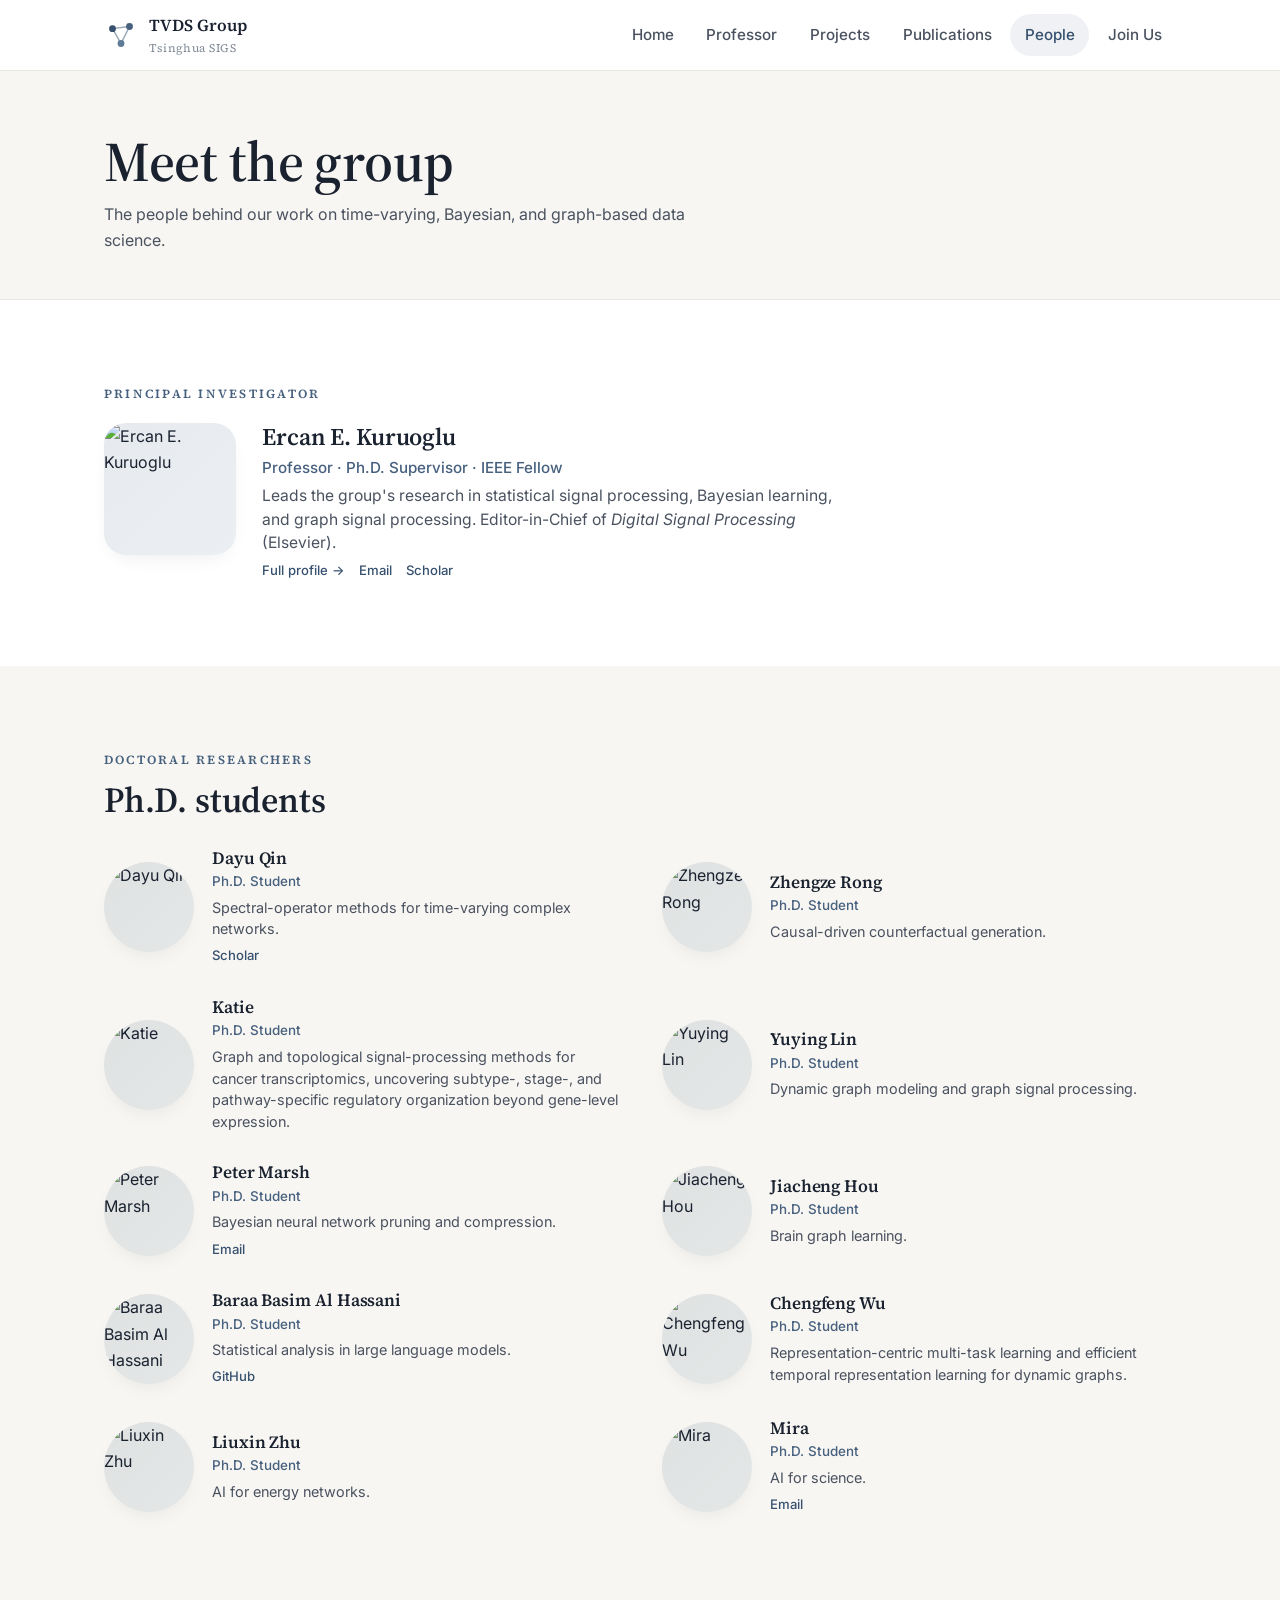
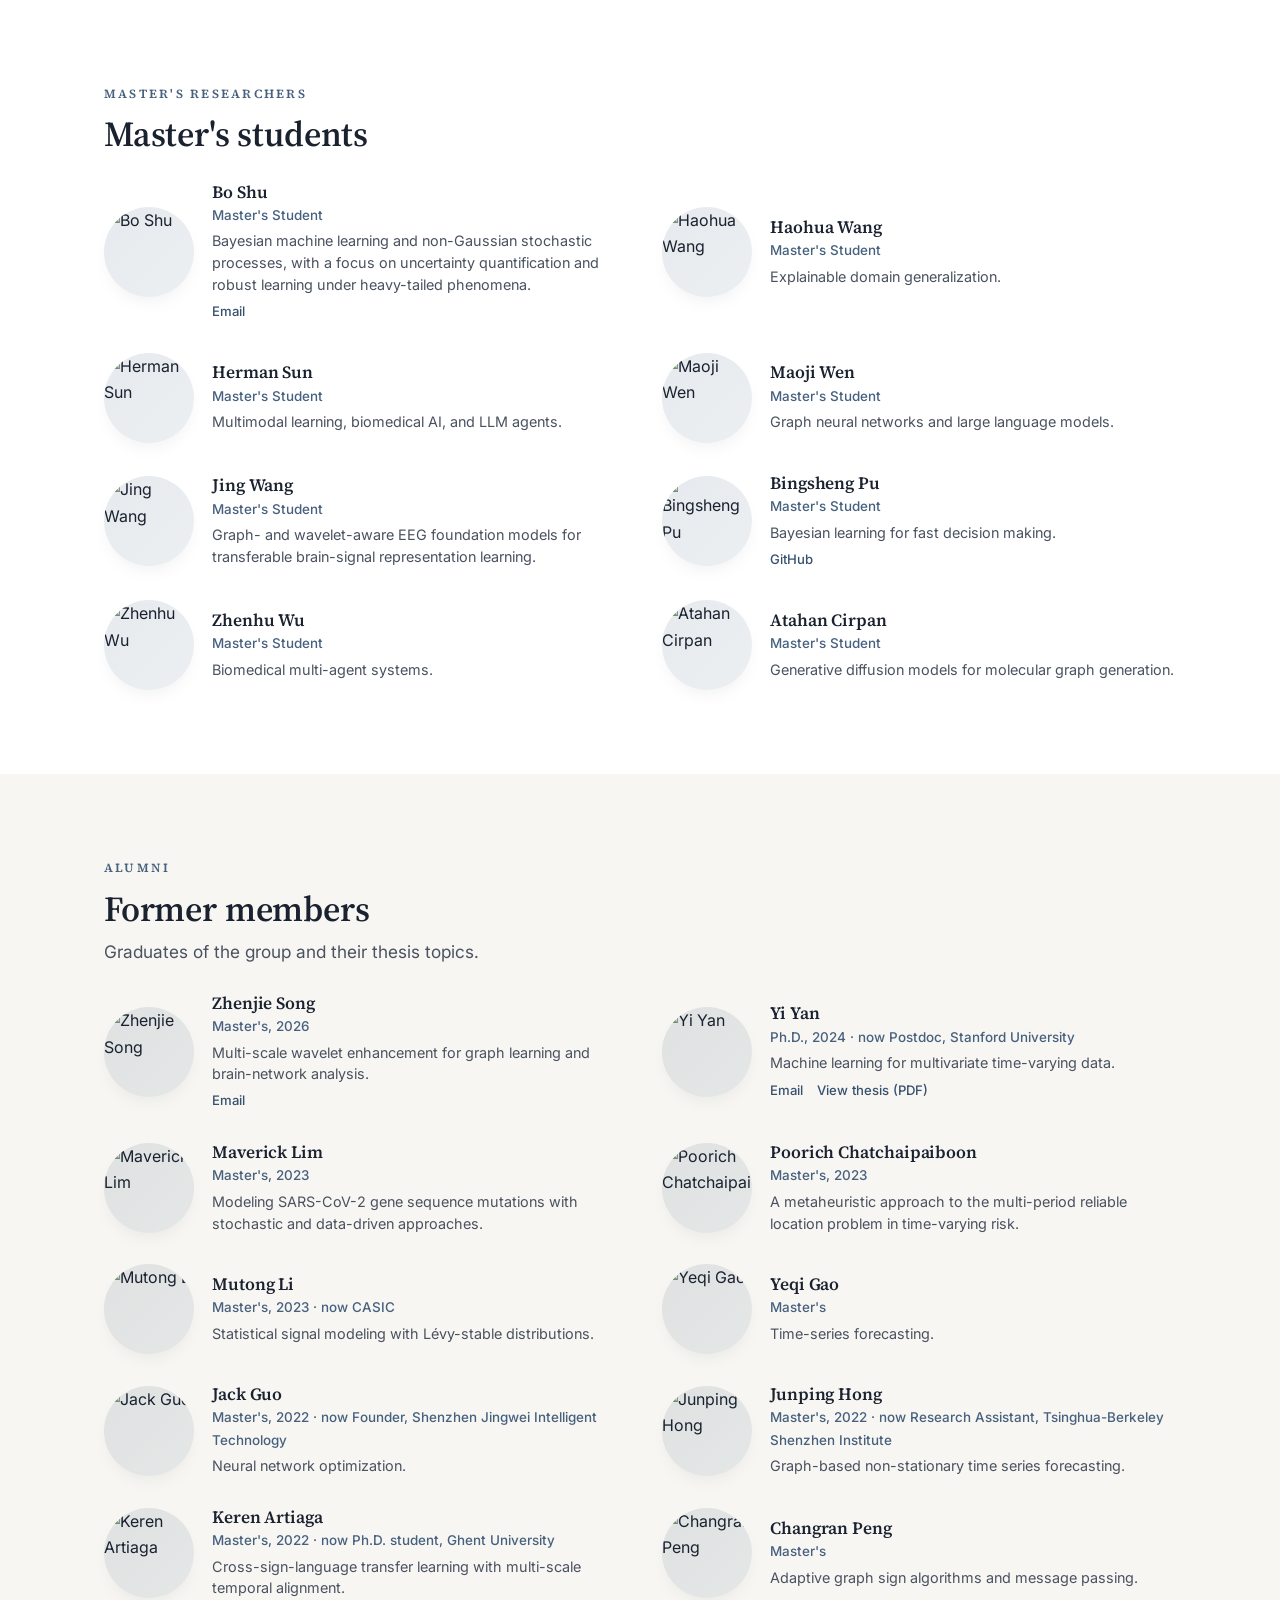
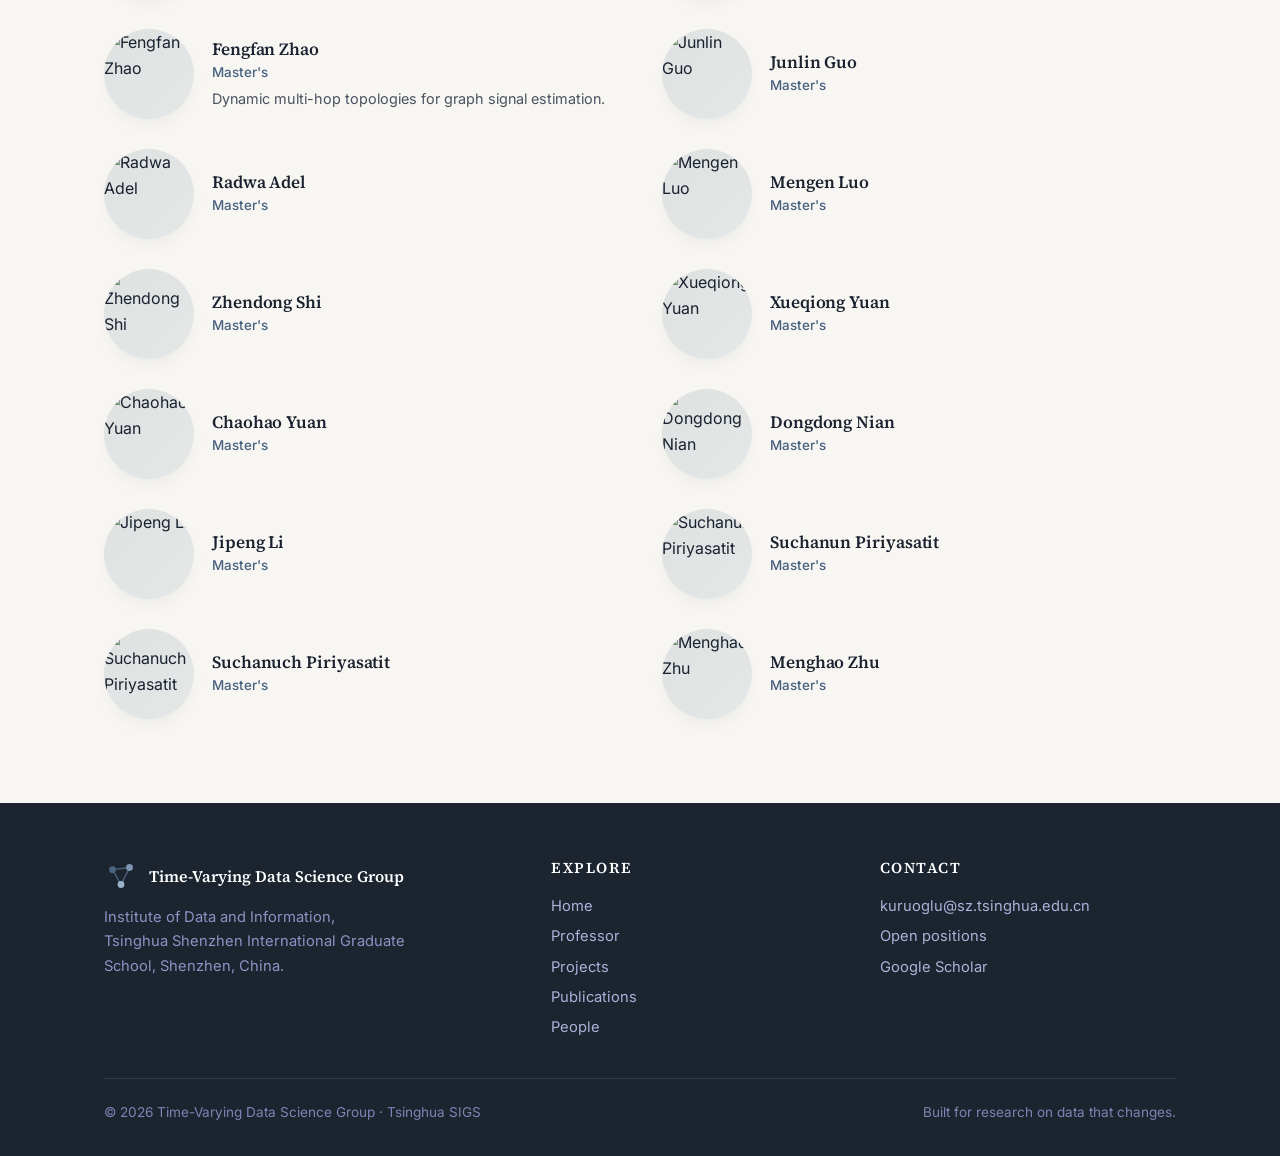
==== people.html @ 4c87427b "Open thesis inline in a new tab instead of forcing download Drop the download attribute and add targ" ====
<!DOCTYPE html>
<html lang="en">
<head>
  <meta charset="UTF-8" />
  <meta name="viewport" content="width=device-width, initial-scale=1.0" />
  <title>People — TVDS Group</title>
  <meta name="description" content="Members of the Time-Varying Data Science Group at Tsinghua SIGS — the PI, PhD students, Master's students, and alumni." />
  <link rel="preconnect" href="https://fonts.googleapis.com" />
  <link rel="preconnect" href="https://fonts.gstatic.com" crossorigin />
  <link href="https://fonts.googleapis.com/css2?family=Inter:wght@400;500;600&family=Source+Serif+4:opsz,wght@8..60,400;8..60,600&display=swap" rel="stylesheet" />
  <link rel="stylesheet" href="assets/css/style.css" />
  <link rel="icon" href="data:image/svg+xml,%3Csvg xmlns='http://www.w3.org/2000/svg' viewBox='0 0 32 32'%3E%3Ccircle cx='8' cy='10' r='3' fill='%2336506e'/%3E%3Ccircle cx='24' cy='8' r='3' fill='%2346607e'/%3E%3Ccircle cx='16' cy='24' r='3' fill='%235e7c97'/%3E%3C/svg%3E" />
</head>
<body>

  <nav class="nav">
    <div class="container nav__inner">
      <a href="index.html" class="brand">
        <svg class="brand__mark" viewBox="0 0 32 32" aria-hidden="true">
          <path d="M8 10 24 8 16 24Z" stroke="#36506e" stroke-width="1.4" fill="none" opacity=".5"/>
          <circle cx="8" cy="10" r="3.2" fill="#36506e"/><circle cx="24" cy="8" r="3.2" fill="#46607e"/><circle cx="16" cy="24" r="3.2" fill="#5e7c97"/>
        </svg>
        <span>TVDS Group<span class="brand__sub">Tsinghua SIGS</span></span>
      </a>
      <button class="nav__toggle" aria-label="Toggle menu"><span></span><span></span><span></span></button>
      <ul class="nav__links">
        <li><a href="index.html">Home</a></li>
        <li><a href="professor.html">Professor</a></li>
        <li><a href="projects.html">Projects</a></li>
        <li><a href="publications.html">Publications</a></li>
        <li><a href="people.html" class="active">People</a></li>
        <li><a href="professor.html#join">Join Us</a></li>
      </ul>
    </div>
  </nav>

  <header class="pagehead">
    <div class="container pagehead__inner">
      <h1>Meet the group</h1>
      <p>The people behind our work on time-varying, Bayesian, and graph-based data science.</p>
    </div>
  </header>

  <!-- ============ PI ============ -->
  <section class="section">
    <div class="container">
      <p class="section__eyebrow reveal">Principal investigator</p>
      <div class="prow prow--lead reveal" style="margin-top:18px;">
        <img class="prow__photo" src="assets/img/people/kuruoglu.png" alt="Ercan E. Kuruoglu" />
        <div>
          <h3 class="prow__name">Ercan E. Kuruoglu</h3>
          <p class="prow__role">Professor · Ph.D. Supervisor · IEEE Fellow</p>
          <p class="prow__bio">Leads the group's research in statistical signal processing, Bayesian learning, and graph signal processing. Editor-in-Chief of <em>Digital Signal Processing</em> (Elsevier).</p>
          <div class="prow__links">
            <a href="professor.html">Full profile →</a>
            <a href="mailto:kuruoglu@sz.tsinghua.edu.cn">Email</a>
            <a href="https://scholar.google.com/citations?user=To7e1toAAAAJ" target="_blank" rel="noopener">Scholar</a>
          </div>
        </div>
      </div>
    </div>
  </section>

  <!-- ============ PhD STUDENTS ============ -->
  <section class="section section--soft">
    <div class="container">
      <p class="section__eyebrow reveal">Doctoral researchers</p>
      <h2 class="reveal" style="margin-bottom:8px;">Ph.D. students</h2>

      <div class="people-grid">

        <div class="prow reveal">
          <img class="prow__photo" src="assets/img/people/dayu-qin.jpg" alt="Dayu Qin" />
          <div>
            <h3 class="prow__name">Dayu Qin</h3>
            <p class="prow__role">Ph.D. Student</p>
            <p class="prow__bio">Spectral-operator methods for time-varying complex networks.</p>
            <div class="prow__links">
              <a href="https://scholar.google.com/citations?user=XkECt4gAAAAJ&hl=zh-CN" target="_blank" rel="noopener">Scholar</a>
            </div>
          </div>
        </div>

        <div class="prow reveal">
          <img class="prow__photo" src="assets/img/people/zhengze-rong.png" alt="Zhengze Rong" />
          <div>
            <h3 class="prow__name">Zhengze Rong</h3>
            <p class="prow__role">Ph.D. Student</p>
            <p class="prow__bio">Causal-driven counterfactual generation.</p>
          </div>
        </div>

        <div class="prow reveal">
          <img class="prow__photo" src="assets/img/people/katie.jpeg" alt="Katie" />
          <div>
            <h3 class="prow__name">Katie</h3>
            <p class="prow__role">Ph.D. Student</p>
            <p class="prow__bio">Graph and topological signal-processing methods for cancer transcriptomics, uncovering subtype-, stage-, and pathway-specific regulatory organization beyond gene-level expression.</p>
          </div>
        </div>

        <div class="prow reveal">
          <img class="prow__photo" src="assets/img/people/yuying-lin.jpg" alt="Yuying Lin" />
          <div>
            <h3 class="prow__name">Yuying Lin</h3>
            <p class="prow__role">Ph.D. Student</p>
            <p class="prow__bio">Dynamic graph modeling and graph signal processing.</p>
          </div>
        </div>

        <div class="prow reveal">
          <img class="prow__photo" src="assets/img/people/peter-marsh.jpg" alt="Peter Marsh" />
          <div>
            <h3 class="prow__name">Peter Marsh</h3>
            <p class="prow__role">Ph.D. Student</p>
            <p class="prow__bio">Bayesian neural network pruning and compression.</p>
            <div class="prow__links">
              <a href="mailto:mbd24@mails.tsinghua.edu.cn">Email</a>
            </div>
          </div>
        </div>

        <div class="prow reveal">
          <img class="prow__photo" src="assets/img/people/jiacheng-hou.png" alt="Jiacheng Hou" />
          <div>
            <h3 class="prow__name">Jiacheng Hou</h3>
            <p class="prow__role">Ph.D. Student</p>
            <p class="prow__bio">Brain graph learning.</p>
          </div>
        </div>

        <div class="prow reveal">
          <img class="prow__photo" src="assets/img/people/baraa-al-hassani.jpg" alt="Baraa Basim Al Hassani" />
          <div>
            <h3 class="prow__name">Baraa Basim Al Hassani</h3>
            <p class="prow__role">Ph.D. Student</p>
            <p class="prow__bio">Statistical analysis in large language models.</p>
            <div class="prow__links">
              <a href="https://github.com/BaraaBasim" target="_blank" rel="noopener">GitHub</a>
            </div>
          </div>
        </div>

        <div class="prow reveal">
          <img class="prow__photo" src="assets/img/people/chengfeng-wu.jpg" alt="Chengfeng Wu" />
          <div>
            <h3 class="prow__name">Chengfeng Wu</h3>
            <p class="prow__role">Ph.D. Student</p>
            <p class="prow__bio">Representation-centric multi-task learning and efficient temporal representation learning for dynamic graphs.</p>
          </div>
        </div>

        <div class="prow reveal">
          <img class="prow__photo" src="assets/img/people/liuxin-zhu.png" alt="Liuxin Zhu" />
          <div>
            <h3 class="prow__name">Liuxin Zhu</h3>
            <p class="prow__role">Ph.D. Student</p>
            <p class="prow__bio">AI for energy networks.</p>
          </div>
        </div>

        <div class="prow reveal">
          <img class="prow__photo" src="assets/img/people/mira.jpeg" alt="Mira" />
          <div>
            <h3 class="prow__name">Mira</h3>
            <p class="prow__role">Ph.D. Student</p>
            <p class="prow__bio">AI for science.</p>
            <div class="prow__links">
              <a href="mailto:lichaoyue006@gmail.com">Email</a>
            </div>
          </div>
        </div>

      </div>
    </div>
  </section>

  <!-- ============ MASTER'S STUDENTS ============ -->
  <section class="section">
    <div class="container">
      <p class="section__eyebrow reveal">Master's researchers</p>
      <h2 class="reveal" style="margin-bottom:8px;">Master's students</h2>

      <div class="people-grid">

        <div class="prow reveal">
          <img class="prow__photo" src="assets/img/people/bo-shu.jpeg" alt="Bo Shu" />
          <div>
            <h3 class="prow__name">Bo Shu</h3>
            <p class="prow__role">Master's Student</p>
            <p class="prow__bio">Bayesian machine learning and non-Gaussian stochastic processes, with a focus on uncertainty quantification and robust learning under heavy-tailed phenomena.</p>
            <div class="prow__links">
              <a href="mailto:shub24@mails.tsinghua.edu.cn">Email</a>
            </div>
          </div>
        </div>

        <div class="prow reveal">
          <img class="prow__photo" src="assets/img/people/haohua-wang.png" alt="Haohua Wang" />
          <div>
            <h3 class="prow__name">Haohua Wang</h3>
            <p class="prow__role">Master's Student</p>
            <p class="prow__bio">Explainable domain generalization.</p>
          </div>
        </div>

        <div class="prow reveal">
          <img class="prow__photo" src="assets/img/people/herman-sun.jpeg" alt="Herman Sun" />
          <div>
            <h3 class="prow__name">Herman Sun</h3>
            <p class="prow__role">Master's Student</p>
            <p class="prow__bio">Multimodal learning, biomedical AI, and LLM agents.</p>
          </div>
        </div>

        <div class="prow reveal">
          <img class="prow__photo" src="assets/img/people/maoji-wen.jpeg" alt="Maoji Wen" />
          <div>
            <h3 class="prow__name">Maoji Wen</h3>
            <p class="prow__role">Master's Student</p>
            <p class="prow__bio">Graph neural networks and large language models.</p>
          </div>
        </div>

        <div class="prow reveal">
          <img class="prow__photo" src="assets/img/people/jing-wang.jpg" alt="Jing Wang" />
          <div>
            <h3 class="prow__name">Jing Wang</h3>
            <p class="prow__role">Master's Student</p>
            <p class="prow__bio">Graph- and wavelet-aware EEG foundation models for transferable brain-signal representation learning.</p>
          </div>
        </div>

        <div class="prow reveal">
          <img class="prow__photo" src="assets/img/people/bingsheng-pu.png" alt="Bingsheng Pu" />
          <div>
            <h3 class="prow__name">Bingsheng Pu</h3>
            <p class="prow__role">Master's Student</p>
            <p class="prow__bio">Bayesian learning for fast decision making.</p>
            <div class="prow__links">
              <a href="https://github.com/pps-coder" target="_blank" rel="noopener">GitHub</a>
            </div>
          </div>
        </div>

        <div class="prow reveal">
          <img class="prow__photo" src="assets/img/people/zhenhu-wu.jpg" alt="Zhenhu Wu" />
          <div>
            <h3 class="prow__name">Zhenhu Wu</h3>
            <p class="prow__role">Master's Student</p>
            <p class="prow__bio">Biomedical multi-agent systems.</p>
          </div>
        </div>

        <div class="prow reveal">
          <img class="prow__photo" src="assets/img/people/atahan-cirpan.jpeg" alt="Atahan Cirpan" />
          <div>
            <h3 class="prow__name">Atahan Cirpan</h3>
            <p class="prow__role">Master's Student</p>
            <p class="prow__bio">Generative diffusion models for molecular graph generation.</p>
          </div>
        </div>

        <!-- ===== BLANK TEMPLATE — copy this block to add a member =====
        <div class="prow">
          <img class="prow__photo" src="assets/img/people/FILENAME.jpg" alt="Full Name" />
          <div>
            <h3 class="prow__name">Full Name</h3>
            <p class="prow__role">Master's Student</p>
            <p class="prow__bio">Optional one-line research focus.</p>
          </div>
        </div>
        ============================================================ -->

      </div>
    </div>
  </section>

  <!-- ============ ALUMNI ============ -->
  <section class="section section--soft">
    <div class="container">
      <p class="section__eyebrow reveal">Alumni</p>
      <h2 class="reveal" style="margin-bottom:8px;">Former members</h2>
      <p class="section__lead reveal" style="margin-bottom:8px;">Graduates of the group and their thesis topics.</p>

      <div class="people-grid">

        <div class="prow reveal">
          <img class="prow__photo" src="assets/img/people/zhenjie-song.jpg" alt="Zhenjie Song" />
          <div>
            <h3 class="prow__name">Zhenjie Song</h3>
            <p class="prow__role">Master's, 2026</p>
            <p class="prow__bio">Multi-scale wavelet enhancement for graph learning and brain-network analysis.</p>
            <div class="prow__links">
              <a href="mailto:songzj23@mails.tsinghua.edu.cn">Email</a>
            </div>
          </div>
        </div>

        <div class="prow reveal">
          <img class="prow__photo" src="assets/img/people/yi-yan.png" alt="Yi Yan" />
          <div>
            <h3 class="prow__name">Yi Yan</h3>
            <p class="prow__role">Ph.D., 2024 · now Postdoc, Stanford University</p>
            <p class="prow__bio">Machine learning for multivariate time-varying data.</p>
            <div class="prow__links">
              <a href="mailto:yiyiyiyan@outlook.com">Email</a>
              <a href="assets/theses/yi-yan-phd-thesis.pdf" target="_blank" rel="noopener">View thesis (PDF)</a>
            </div>
          </div>
        </div>

        <div class="prow reveal">
          <img class="prow__photo" src="assets/img/people/maverick-lim.jpg" alt="Maverick Lim" />
          <div>
            <h3 class="prow__name">Maverick Lim</h3>
            <p class="prow__role">Master's, 2023</p>
            <p class="prow__bio">Modeling SARS-CoV-2 gene sequence mutations with stochastic and data-driven approaches.</p>
          </div>
        </div>

        <div class="prow reveal">
          <img class="prow__photo" src="assets/img/people/poorich-chatchaipaiboon.jpg" alt="Poorich Chatchaipaiboon" />
          <div>
            <h3 class="prow__name">Poorich Chatchaipaiboon</h3>
            <p class="prow__role">Master's, 2023</p>
            <p class="prow__bio">A metaheuristic approach to the multi-period reliable location problem in time-varying risk.</p>
          </div>
        </div>

        <div class="prow reveal">
          <img class="prow__photo" src="assets/img/people/mutong-li.png" alt="Mutong Li" />
          <div>
            <h3 class="prow__name">Mutong Li</h3>
            <p class="prow__role">Master's, 2023 · now CASIC</p>
            <p class="prow__bio">Statistical signal modeling with Lévy-stable distributions.</p>
          </div>
        </div>

        <div class="prow reveal">
          <img class="prow__photo" src="assets/img/people/yeqi-gao.jpeg" alt="Yeqi Gao" />
          <div>
            <h3 class="prow__name">Yeqi Gao</h3>
            <p class="prow__role">Master's</p>
            <p class="prow__bio">Time-series forecasting.</p>
          </div>
        </div>

        <div class="prow reveal">
          <img class="prow__photo" src="assets/img/people/jack-guo.jpg" alt="Jack Guo" />
          <div>
            <h3 class="prow__name">Jack Guo</h3>
            <p class="prow__role">Master's, 2022 · now Founder, Shenzhen Jingwei Intelligent Technology</p>
            <p class="prow__bio">Neural network optimization.</p>
          </div>
        </div>

        <div class="prow reveal">
          <img class="prow__photo" src="assets/img/people/junping-hong.jpg" alt="Junping Hong" />
          <div>
            <h3 class="prow__name">Junping Hong</h3>
            <p class="prow__role">Master's, 2022 · now Research Assistant, Tsinghua-Berkeley Shenzhen Institute</p>
            <p class="prow__bio">Graph-based non-stationary time series forecasting.</p>
          </div>
        </div>

        <div class="prow reveal">
          <img class="prow__photo" src="assets/img/people/keren-artiaga.jpg" alt="Keren Artiaga" />
          <div>
            <h3 class="prow__name">Keren Artiaga</h3>
            <p class="prow__role">Master's, 2022 · now Ph.D. student, Ghent University</p>
            <p class="prow__bio">Cross-sign-language transfer learning with multi-scale temporal alignment.</p>
          </div>
        </div>

        <div class="prow reveal">
          <img class="prow__photo" src="assets/img/people/changran-peng.jpg" alt="Changran Peng" />
          <div>
            <h3 class="prow__name">Changran Peng</h3>
            <p class="prow__role">Master's</p>
            <p class="prow__bio">Adaptive graph sign algorithms and message passing.</p>
          </div>
        </div>

        <div class="prow reveal">
          <img class="prow__photo" src="assets/img/people/fengfan-zhao.jpg" alt="Fengfan Zhao" />
          <div>
            <h3 class="prow__name">Fengfan Zhao</h3>
            <p class="prow__role">Master's</p>
            <p class="prow__bio">Dynamic multi-hop topologies for graph signal estimation.</p>
          </div>
        </div>

        <div class="prow reveal">
          <img class="prow__photo" src="assets/img/people/junlin-guo.jpg" alt="Junlin Guo" />
          <div>
            <h3 class="prow__name">Junlin Guo</h3>
            <p class="prow__role">Master's</p>
          </div>
        </div>

        <div class="prow reveal">
          <img class="prow__photo" src="assets/img/people/radwa-adel.jpg" alt="Radwa Adel" />
          <div>
            <h3 class="prow__name">Radwa Adel</h3>
            <p class="prow__role">Master's</p>
          </div>
        </div>

        <div class="prow reveal">
          <img class="prow__photo" src="assets/img/people/mengen-luo.jpg" alt="Mengen Luo" />
          <div>
            <h3 class="prow__name">Mengen Luo</h3>
            <p class="prow__role">Master's</p>
          </div>
        </div>

        <div class="prow reveal">
          <img class="prow__photo" src="assets/img/people/zhendong-shi.jpg" alt="Zhendong Shi" />
          <div>
            <h3 class="prow__name">Zhendong Shi</h3>
            <p class="prow__role">Master's</p>
          </div>
        </div>

        <div class="prow reveal">
          <img class="prow__photo" src="assets/img/people/xueqiong-yuan.jpg" alt="Xueqiong Yuan" />
          <div>
            <h3 class="prow__name">Xueqiong Yuan</h3>
            <p class="prow__role">Master's</p>
          </div>
        </div>

        <div class="prow reveal">
          <img class="prow__photo" src="assets/img/people/chaohao-yuan.jpg" alt="Chaohao Yuan" />
          <div>
            <h3 class="prow__name">Chaohao Yuan</h3>
            <p class="prow__role">Master's</p>
          </div>
        </div>

        <div class="prow reveal">
          <img class="prow__photo" src="assets/img/people/dongdong-nian.jpg" alt="Dongdong Nian" />
          <div>
            <h3 class="prow__name">Dongdong Nian</h3>
            <p class="prow__role">Master's</p>
          </div>
        </div>

        <div class="prow reveal">
          <img class="prow__photo" src="assets/img/people/jipeng-li.jpg" alt="Jipeng Li" />
          <div>
            <h3 class="prow__name">Jipeng Li</h3>
            <p class="prow__role">Master's</p>
          </div>
        </div>

        <div class="prow reveal">
          <img class="prow__photo" src="assets/img/people/suchanun-piriyasatit.jpg" alt="Suchanun Piriyasatit" />
          <div>
            <h3 class="prow__name">Suchanun Piriyasatit</h3>
            <p class="prow__role">Master's</p>
          </div>
        </div>

        <div class="prow reveal">
          <img class="prow__photo" src="assets/img/people/suchanuch-piriyasatit.jpg" alt="Suchanuch Piriyasatit" />
          <div>
            <h3 class="prow__name">Suchanuch Piriyasatit</h3>
            <p class="prow__role">Master's</p>
          </div>
        </div>

        <div class="prow reveal">
          <img class="prow__photo" src="assets/img/people/menghao-zhu.jpg" alt="Menghao Zhu" />
          <div>
            <h3 class="prow__name">Menghao Zhu</h3>
            <p class="prow__role">Master's</p>
          </div>
        </div>

      </div>
    </div>
  </section>

  <footer class="footer">
    <div class="container">
      <div class="footer__grid">
        <div>
          <div class="footer__brand">
            <svg class="brand__mark" viewBox="0 0 32 32" aria-hidden="true">
              <path d="M8 10 24 8 16 24Z" stroke="#6d86a6" stroke-width="1.4" fill="none" opacity=".6"/>
              <circle cx="8" cy="10" r="3.2" fill="#4b647f"/><circle cx="24" cy="8" r="3.2" fill="#7e96b3"/><circle cx="16" cy="24" r="3.2" fill="#9db3c9"/>
            </svg>
            Time-Varying Data Science Group
          </div>
          <p style="color:#8b94c4; font-size:.92rem; max-width:38ch;">Institute of Data and Information,<br/>Tsinghua Shenzhen International Graduate School, Shenzhen, China.</p>
        </div>
        <div>
          <h4>Explore</h4>
          <a href="index.html">Home</a>
          <a href="professor.html">Professor</a>
          <a href="projects.html">Projects</a>
          <a href="publications.html">Publications</a>
          <a href="people.html">People</a>
        </div>
        <div>
          <h4>Contact</h4>
          <a href="mailto:kuruoglu@sz.tsinghua.edu.cn">kuruoglu@sz.tsinghua.edu.cn</a>
          <a href="professor.html#join">Open positions</a>
          <a href="https://scholar.google.com/citations?user=To7e1toAAAAJ" target="_blank" rel="noopener">Google Scholar</a>
        </div>
      </div>
      <div class="footer__bottom">
        <span>© <span id="year"></span> Time-Varying Data Science Group · Tsinghua SIGS</span>
        <span>Built for research on data that changes.</span>
      </div>
    </div>
  </footer>

  <script>document.getElementById("year").textContent = new Date().getFullYear();</script>
  <script src="assets/js/main.js"></script>
</body>
</html>
---- assets/css/style.css ----
/* =================================================================
   Time-Varying Data Science (TVDS) Group — Design System
   Modern academic theme: graph + Bayesian/probabilistic motifs
   ================================================================= */

:root {
  /* Palette — muted, academic */
  --ink: #1a2230;
  --ink-soft: #4a5260;
  --muted: #828a97;
  --line: #e7e6e1;
  --bg: #ffffff;
  --bg-soft: #f7f6f2;   /* warm paper */
  --bg-deep: #1b242f;   /* calm slate (footer) */

  /* Single muted slate accent, with a couple of close shades */
  --indigo: #36506e;
  --violet: #46607e;
  --teal:   #5e7c97;
  --accent: var(--indigo);
  --accent-dark: #27405a;
  --accent-soft: #eef1f4;
  --accent-grad: linear-gradient(135deg, #3a5371, #2b4058);

  /* Type — serif headings for a scholarly feel */
  --font-head: "Source Serif 4", Georgia, "Times New Roman", serif;
  --font-body: "Inter", system-ui, -apple-system, "Segoe UI", sans-serif;

  /* Geometry */
  --radius: 12px;
  --radius-sm: 8px;
  --maxw: 1120px;
  --shadow: 0 8px 24px -14px rgba(20, 30, 45, 0.16);
  --shadow-lg: 0 18px 44px -22px rgba(20, 30, 45, 0.22);
}

* { box-sizing: border-box; }

html { scroll-behavior: smooth; }

body {
  margin: 0;
  font-family: var(--font-body);
  color: var(--ink);
  background: var(--bg);
  line-height: 1.65;
  -webkit-font-smoothing: antialiased;
}

h1, h2, h3, h4 { font-family: var(--font-head); line-height: 1.18; color: var(--ink); margin: 0 0 .5em; font-weight: 600; letter-spacing: -0.005em; }
h1 { font-size: clamp(2.2rem, 5vw, 3.5rem); }
h2 { font-size: clamp(1.6rem, 3vw, 2.2rem); }
h3 { font-size: 1.25rem; }
p { margin: 0 0 1rem; }

a { color: var(--indigo); text-decoration: none; transition: color .15s ease; }
a:hover { color: var(--violet); }

img { max-width: 100%; display: block; }

.container { width: 100%; max-width: var(--maxw); margin-inline: auto; padding-inline: 24px; }

.section { padding: 84px 0; }
.section--soft { background: var(--bg-soft); }
.section__eyebrow {
  font-family: var(--font-head);
  text-transform: uppercase;
  letter-spacing: .18em;
  font-size: .78rem;
  font-weight: 600;
  color: var(--violet);
  margin-bottom: .6rem;
}
.section__lead { color: var(--ink-soft); max-width: 62ch; font-size: 1.08rem; }

.text-gradient { font-style: italic; color: #cdd8e4; font-weight: 600; }

/* ---------- Buttons ---------- */
.btn {
  display: inline-flex;
  align-items: center;
  gap: .5rem;
  font-family: var(--font-body);
  font-weight: 500;
  font-size: .95rem;
  padding: .7rem 1.25rem;
  border-radius: 6px;
  border: 1px solid transparent;
  cursor: pointer;
  transition: background .18s ease, border-color .18s ease, color .18s ease;
}
.btn--primary { background: var(--accent); color: #fff; }
.btn--primary:hover { background: var(--accent-dark); color: #fff; }
.btn--ghost { background: transparent; color: var(--ink); border-color: var(--line); }
.btn--ghost:hover { border-color: var(--accent); color: var(--accent); }

/* ---------- Navbar ---------- */
.nav {
  position: sticky; top: 0; z-index: 50;
  background: rgba(255,255,255,.82);
  backdrop-filter: saturate(160%) blur(14px);
  border-bottom: 1px solid var(--line);
}
.nav__inner { display: flex; align-items: center; justify-content: space-between; height: 70px; }
.brand { display: flex; align-items: center; gap: .7rem; font-family: var(--font-head); font-weight: 600; color: var(--ink); font-size: 1.05rem; }
.brand:hover { color: var(--ink); }
.brand__mark { width: 34px; height: 34px; flex: none; }
.brand__sub { display: block; font-size: .72rem; font-weight: 400; color: var(--muted); letter-spacing: .04em; }

.nav__links { display: flex; align-items: center; gap: 4px; list-style: none; margin: 0; padding: 0; }
.nav__links a {
  display: inline-block; padding: .5rem .9rem; border-radius: 999px;
  color: var(--ink-soft); font-weight: 500; font-size: .95rem;
}
.nav__links a:hover { background: var(--bg-soft); color: var(--ink); }
.nav__links a.active { color: var(--indigo); background: rgba(54,80,110,.08); }

.nav__toggle { display: none; background: none; border: 0; cursor: pointer; padding: 8px; }
.nav__toggle span { display: block; width: 24px; height: 2px; background: var(--ink); margin: 5px 0; transition: .25s; border-radius: 2px; }

@media (max-width: 820px) {
  .nav__toggle { display: block; }
  .nav__links {
    position: absolute; top: 70px; left: 0; right: 0;
    flex-direction: column; align-items: stretch; gap: 2px;
    background: #fff; border-bottom: 1px solid var(--line);
    padding: 12px 16px; box-shadow: var(--shadow);
    transform: translateY(-12px); opacity: 0; pointer-events: none; transition: .2s;
  }
  .nav__links.open { transform: translateY(0); opacity: 1; pointer-events: auto; }
}

/* ---------- Hero (photo background) ---------- */
.hero { position: relative; color: #fff; background: #1b242f center / cover no-repeat; }
.hero::after {
  content: ""; position: absolute; inset: 0;
  background: linear-gradient(180deg, rgba(18,26,38,.58) 0%, rgba(18,26,38,.82) 100%);
}
.hero__inner { position: relative; z-index: 2; min-height: 58vh; display: flex; flex-direction: column; justify-content: center; padding: 100px 0 88px; }
.hero h1 { color: #fff; max-width: 20ch; font-weight: 600; }
.hero__tag {
  display: inline-flex; align-items: center; gap: .55rem;
  font-family: var(--font-body); font-size: .76rem; letter-spacing: .1em; text-transform: uppercase;
  padding: .4rem .8rem; border-radius: 4px;
  background: rgba(255,255,255,.1); border: 1px solid rgba(255,255,255,.22);
  color: #e7ebf1; margin-bottom: 1.4rem;
}
.hero__tag .dot { width: 7px; height: 7px; border-radius: 50%; background: #9db3c9; }
.hero__lead { color: #e3e8ef; font-size: 1.15rem; max-width: 56ch; margin-bottom: 1.8rem; }
.hero__cta { display: flex; gap: .8rem; flex-wrap: wrap; }
.hero .btn--ghost { color: #fff; border-color: rgba(255,255,255,.45); }
.hero .btn--ghost:hover { background: rgba(255,255,255,.12); border-color: #fff; color: #fff; }
.hero__affil { margin-top: 2.2rem; color: #c3cad4; font-size: .9rem; }

/* ---------- Cards & grids ---------- */
.grid { display: grid; gap: 22px; }
.grid--3 { grid-template-columns: repeat(3, 1fr); }
.grid--4 { grid-template-columns: repeat(4, 1fr); }
.grid--2 { grid-template-columns: repeat(2, 1fr); }
@media (max-width: 900px) { .grid--3, .grid--4 { grid-template-columns: repeat(2, 1fr); } }
@media (max-width: 600px) { .grid--2, .grid--3, .grid--4 { grid-template-columns: 1fr; } }

.card {
  background: #fff; border: 1px solid var(--line); border-radius: var(--radius);
  padding: 26px; transition: transform .2s ease, box-shadow .2s ease, border-color .2s ease;
}
.card:hover { box-shadow: var(--shadow); border-color: #d7d6cf; }
.card__icon {
  width: 46px; height: 46px; border-radius: 12px; display: grid; place-items: center;
  background: rgba(54,80,110,.1); color: var(--indigo); margin-bottom: 16px;
}
.card h3 { margin-bottom: .35rem; }
.card p { color: var(--ink-soft); font-size: .96rem; margin: 0; }

/* tags */
.tags { display: flex; flex-wrap: wrap; gap: 8px; margin-top: 14px; }
.tag {
  font-size: .8rem; font-weight: 500; color: var(--ink-soft);
  padding: .28rem .7rem; border-radius: 999px; background: var(--bg-soft); border: 1px solid var(--line);
}

/* ---------- Publications ---------- */
.year-head {
  font-family: var(--font-head); font-size: 1.4rem; font-weight: 600;
  margin: 36px 0 18px; display: flex; align-items: center; gap: 14px; color: var(--ink);
}
.year-head::after { content: ""; flex: 1; height: 1px; background: var(--line); }

.pub {
  display: flex; gap: 18px; padding: 20px 0; border-bottom: 1px solid var(--line);
}
.pub__badge {
  flex: none; width: 52px; height: 52px; border-radius: 12px; display: grid; place-items: center;
  font-family: var(--font-head); font-weight: 600; font-size: .7rem; color: #fff;
  background: var(--accent-grad); text-align: center; line-height: 1.1; padding: 4px;
}
.pub__title { font-family: var(--font-head); font-weight: 600; font-size: 1.06rem; margin: 0 0 .25rem; color: var(--ink); }
.pub__authors { color: var(--ink-soft); font-size: .95rem; margin: 0 0 .35rem; }
.pub__authors .me { color: var(--indigo); font-weight: 600; }
.pub__venue { color: var(--muted); font-size: .9rem; font-style: italic; margin: 0; }
.pub__links { margin-top: .5rem; display: flex; gap: 10px; flex-wrap: wrap; }
.pub__links a { font-size: .85rem; font-weight: 500; padding: .2rem .6rem; border: 1px solid var(--line); border-radius: 8px; }

/* ---------- People ---------- */
.person { text-align: center; }
.person__photo {
  width: 132px; height: 132px; border-radius: 50%; margin: 0 auto 16px;
  object-fit: cover; background: var(--bg-soft); border: 3px solid #fff; box-shadow: var(--shadow);
}
.person__photo--ph {
  display: grid; place-items: center; color: var(--indigo);
  background: linear-gradient(135deg, rgba(54,80,110,.12), rgba(94,124,151,.12));
  font-family: var(--font-head); font-weight: 600; font-size: 2rem;
}
.person h3 { margin-bottom: .1rem; }
.person__role { color: var(--violet); font-weight: 500; font-size: .92rem; margin-bottom: .5rem; }
.person__bio { color: var(--ink-soft); font-size: .9rem; margin: 0; }
.person__links { margin-top: .6rem; display: flex; gap: 12px; justify-content: center; }

/* ---------- Group photo band ---------- */
.groupshot { position: relative; z-index: 3; margin-top: -90px; }
.groupshot figure { margin: 0; }
.groupshot img {
  width: 100%; display: block; border-radius: var(--radius);
  box-shadow: var(--shadow-lg); border: 5px solid #fff;
}
.groupshot figcaption { color: var(--muted); font-size: .9rem; margin-top: 14px; text-align: center; }
@media (max-width: 700px) { .groupshot { margin-top: -50px; } }

/* ---------- People (personalized list) ---------- */
.people-grid {
  display: grid; grid-template-columns: repeat(auto-fill, minmax(340px, 1fr));
  gap: 30px 44px; margin-top: 26px;
}
@media (max-width: 560px) { .people-grid { grid-template-columns: 1fr; } }

.prow { display: flex; gap: 18px; align-items: center; }
.prow__photo {
  width: 90px; height: 90px; border-radius: 50%; object-fit: cover; flex: none;
  background: linear-gradient(135deg, rgba(54,80,110,.12), rgba(94,124,151,.12));
  box-shadow: var(--shadow); transition: transform .2s ease;
}
.prow:hover .prow__photo { transform: scale(1.04); }
.prow__photo--ph { display: grid; place-items: center; color: var(--indigo); font-family: var(--font-head); font-weight: 600; font-size: 1.3rem; }
.prow__name { font-family: var(--font-head); font-size: 1.08rem; font-weight: 600; margin: 0; color: var(--ink); }
.prow__role { color: var(--violet); font-size: .84rem; font-weight: 500; margin: .12rem 0 0; }
.prow__bio { color: var(--ink-soft); font-size: .9rem; margin: .28rem 0 0; line-height: 1.5; }
.prow__links { margin-top: .35rem; display: flex; gap: 14px; }
.prow__links a { font-size: .82rem; font-weight: 500; }

/* Featured PI row */
.prow--lead { gap: 26px; align-items: flex-start; }
.prow--lead .prow__photo { width: 132px; height: 132px; border-radius: 22px; }
.prow--lead .prow__name { font-size: 1.5rem; }
.prow--lead .prow__role { font-size: .95rem; margin-top: .2rem; }
.prow--lead .prow__bio { font-size: .98rem; max-width: 60ch; }
@media (max-width: 560px) { .prow--lead { flex-direction: column; align-items: center; text-align: center; } }

/* ---------- Professor profile ---------- */
.profile { display: grid; grid-template-columns: 300px 1fr; gap: 48px; align-items: start; }
@media (max-width: 820px) {
  .profile { grid-template-columns: 1fr; }
  .profile .profile__card { position: static; top: auto; }
}
.profile__card {
  background: #fff; border: 1px solid var(--line); border-radius: var(--radius);
  padding: 28px; text-align: center; box-shadow: var(--shadow); position: sticky; top: 90px;
}
.profile__photo {
  width: 180px; height: 180px; border-radius: 24px; margin: 0 auto 18px; object-fit: cover;
  background: linear-gradient(135deg, rgba(54,80,110,.12), rgba(94,124,151,.12));
  display: grid; place-items: center; color: var(--indigo); font-family: var(--font-head); font-size: 3rem; font-weight: 600;
}
.contact-list { list-style: none; padding: 0; margin: 18px 0 0; text-align: left; }
.contact-list li { display: flex; gap: 12px; align-items: flex-start; padding: 8px 0; font-size: .92rem; color: var(--ink-soft); }
.contact-list svg { flex: none; color: var(--indigo); margin-top: 3px; }

.prose h2 { margin-top: 1.6em; }
.prose h2:first-child { margin-top: 0; }
.prose p { color: var(--ink-soft); }

/* opportunity callout */
.callout {
  border: 1px solid var(--line); border-left: 4px solid var(--violet);
  background: var(--bg-soft); border-radius: var(--radius-sm); padding: 22px 24px; margin: 18px 0;
}
.callout h3 { margin-bottom: .3rem; }
.callout p { margin-bottom: .4rem; }

/* ---------- Editor note (for the client) ---------- */
.editor-note {
  background: #fffbeb; border: 1px dashed #f0c000; color: #6b5800;
  border-radius: var(--radius-sm); padding: 14px 18px; margin: 20px 0; font-size: .9rem;
}
.editor-note strong { color: #875b00; }
.editor-note code { background: rgba(0,0,0,.06); padding: 1px 6px; border-radius: 5px; font-size: .85em; }

/* ---------- Footer ---------- */
.footer { background: var(--bg-deep); color: #aab3da; padding: 56px 0 32px; }
.footer__grid { display: grid; grid-template-columns: 1.4fr 1fr 1fr; gap: 32px; margin-bottom: 36px; }
@media (max-width: 700px) { .footer__grid { grid-template-columns: 1fr; gap: 24px; } }
.footer h4 { color: #fff; font-size: .95rem; text-transform: uppercase; letter-spacing: .1em; margin-bottom: 14px; }
.footer a { color: #aab3da; display: block; padding: 3px 0; font-size: .92rem; }
.footer a:hover { color: #fff; }
.footer__brand { display: flex; align-items: center; gap: .7rem; color: #fff; font-family: var(--font-head); font-weight: 600; margin-bottom: 12px; }
.footer__bottom { border-top: 1px solid rgba(255,255,255,.1); padding-top: 22px; font-size: .85rem; color: #7c85b3; display: flex; justify-content: space-between; flex-wrap: wrap; gap: 10px; }

/* ---------- Page header (interior pages) ---------- */
.pagehead { background: var(--bg-soft); border-bottom: 1px solid var(--line); padding: 58px 0 46px; }
.pagehead__inner { position: relative; }
.pagehead h1 { color: var(--ink); margin-bottom: .35rem; }
.pagehead p { color: var(--ink-soft); max-width: 62ch; margin: 0; }
.pagehead a { color: var(--accent); }

/* ---------- Research graph ---------- */
.research-graph {
  position: relative;
  max-width: 960px;
  margin: 0 auto;
  aspect-ratio: 16 / 11;
}
.research-graph__edges {
  position: absolute; inset: 0; width: 100%; height: 100%;
}
.research-graph__edges line {
  stroke: #c4ccd6; stroke-width: 1px; opacity: .8;
  transition: opacity .25s ease, stroke .25s ease;
}
.research-graph__edges line[data-ring] { stroke: #cfd6de; stroke-dasharray: 2 5; opacity: .5; }
.rg-node {
  position: absolute; transform: translate(-50%, -50%);
  font-family: var(--font-body); text-align: center;
  line-height: 1.2; transition: opacity .25s ease;
}
/* the circular dot carries the float animation; the label sits below it
   and is absolutely placed so it never shifts the dot off its coordinate */
.rg-node__dot {
  display: block; border-radius: 50%;
  animation: rg-float 7s ease-in-out infinite;
  transition: box-shadow .18s ease, background .18s ease, border-color .18s ease, filter .18s ease;
}
@keyframes rg-float {
  0%, 100% { transform: translateY(2.5px); }
  50%      { transform: translateY(-2.5px); }
}
.rg-node__label {
  position: absolute; top: 100%; left: 50%; transform: translateX(-50%);
  margin-top: 8px; width: max-content; max-width: 150px;
  font-size: .78rem; font-weight: 500; color: var(--ink-soft);
}
.rg-node--dir .rg-node__dot { background: var(--accent-grad); box-shadow: var(--shadow); }
.rg-node--dir .rg-node__label { font-family: var(--font-head); font-weight: 600; font-size: .92rem; color: var(--ink); }
.rg-node--dir:hover .rg-node__dot { box-shadow: var(--shadow-lg); filter: brightness(1.08); }
.rg-node--proj .rg-node__dot { background: #fff; border: 2.5px solid var(--teal); box-shadow: var(--shadow); }
.rg-node--proj:hover .rg-node__dot { border-color: var(--accent); box-shadow: var(--shadow-lg); }
.rg-node:hover .rg-node__label { color: var(--accent); }
.rg-node:focus-visible { outline: none; }
.rg-node:focus-visible .rg-node__dot { outline: 2px solid var(--accent); outline-offset: 3px; }

/* hover/focus highlighting: dim everything except the active node + links */
.research-graph.is-focus .rg-node:not(.is-hot) { opacity: .22; }
.research-graph.is-focus .research-graph__edges line:not(.is-hot) { opacity: .1; }
.research-graph.is-focus .research-graph__edges line.is-hot { stroke: var(--accent); opacity: 1; stroke-width: 1.6px; }

/* ---------- Research list (mobile fallback) ---------- */
.research-list { display: none; }
.rl-group { padding: 16px 0; border-bottom: 1px solid var(--line); }
.rl-group:last-child { border-bottom: 0; }
.rl-main {
  display: inline-block; font-family: var(--font-head); font-weight: 600; font-size: 1.05rem;
  color: var(--ink); border-bottom: 2px solid var(--accent); padding-bottom: 2px;
}
.rl-main:hover { color: var(--accent); }
.rl-subs { display: flex; flex-wrap: wrap; gap: 8px; margin-top: 12px; }
.rl-sub {
  font-size: .82rem; font-weight: 500; color: var(--ink-soft);
  padding: .3rem .75rem; border-radius: 999px; background: var(--bg-soft); border: 1px solid var(--line);
}
.rl-sub:hover { border-color: var(--accent); color: var(--accent); }

@media (max-width: 720px) {
  .research-graph { display: none; }
  .research-list { display: block; }
}

/* ---------- Publications filter banner ---------- */
.pubfilter {
  display: flex; align-items: center; justify-content: space-between; gap: 14px; flex-wrap: wrap;
  background: var(--accent-soft); border: 1px solid var(--line); border-radius: var(--radius-sm);
  padding: 12px 18px; margin-bottom: 24px;
}
.pubfilter__label { color: var(--ink-soft); font-size: .95rem; }
.pubfilter__label strong { color: var(--ink); }
.pubfilter__clear { font-size: .9rem; font-weight: 600; color: var(--accent); white-space: nowrap; }
.pubfilter__clear:hover { color: var(--accent-dark); }
.pubfilter__empty { color: var(--muted); font-size: .98rem; padding: 8px 0 0; }
/* hidden wins over .pub { display:flex } and .year-head { display:flex } */
.pub[hidden], .year-head[hidden] { display: none; }

/* ---------- Black-swan / heavy-tail demo ---------- */
.swan-demo { display: grid; grid-template-columns: 1fr 1.15fr; gap: 48px; align-items: center; }
.swan-demo__card {
  background: #fff; border: 1px solid var(--line); border-radius: var(--radius);
  box-shadow: var(--shadow); padding: 22px 22px 16px;
}
.swan-demo__head {
  display: flex; justify-content: space-between; align-items: baseline;
  gap: 12px; flex-wrap: wrap; margin-bottom: 8px;
}
.swan-demo__head label { font-weight: 600; font-size: .95rem; color: var(--ink); }
.swan-demo__head label span { color: var(--accent); font-variant-numeric: tabular-nums; }
.swan-demo__card input[type="range"] { width: 100%; accent-color: var(--accent); margin: 0; }
.swan-demo__scale {
  display: flex; justify-content: space-between;
  font-size: .78rem; color: var(--muted); margin: 4px 0 14px;
}
#swanCanvas {
  width: 100%; height: 280px; display: block;
  background: var(--bg-soft); border: 1px solid var(--line); border-radius: var(--radius-sm);
}
.swan-demo__foot {
  display: flex; align-items: center; gap: 10px; flex-wrap: wrap;
  padding-top: 12px; font-size: .9rem; color: var(--ink-soft);
}
.swan-demo__foot strong { color: var(--ink); font-variant-numeric: tabular-nums; }
.swan-icon { display: inline-flex; color: var(--ink); }
.swan-demo__hint { color: var(--muted); font-size: .8rem; margin-left: auto; }
@media (max-width: 880px) {
  .swan-demo { grid-template-columns: 1fr; gap: 28px; }
  #swanCanvas { height: 220px; }
}

/* ---------- Projects page ---------- */
.project {
  display: grid; grid-template-columns: 1fr 1fr; gap: 48px; align-items: center;
  padding: 56px 0; border-top: 1px solid var(--line);
}
.project:first-of-type { border-top: 0; padding-top: 8px; }
.project__body h2 { scroll-margin-top: 90px; margin-bottom: .45rem; }
.project__lead { color: var(--ink-soft); font-size: 1.02rem; }
.project__people { font-size: .9rem; color: var(--ink-soft); margin: .2rem 0 0; }
.project__people b { color: var(--violet); font-weight: 600; }
.project__meta-label {
  display: block; text-transform: uppercase; letter-spacing: .14em;
  font-size: .72rem; font-weight: 600; color: var(--muted); margin: 22px 0 12px;
}
.project__highlights { display: flex; flex-direction: column; gap: 10px; }
.hl {
  display: block; padding: 12px 15px; border: 1px solid var(--line);
  border-radius: var(--radius-sm); background: #fff;
  transition: border-color .18s ease, box-shadow .18s ease, transform .18s ease;
}
.hl:hover { border-color: var(--accent); box-shadow: var(--shadow); transform: translateY(-1px); }
.hl__title { display: block; font-family: var(--font-head); font-weight: 600; color: var(--ink); font-size: .96rem; line-height: 1.35; }
.hl__meta { display: block; color: var(--muted); font-size: .84rem; font-style: italic; margin-top: 3px; }
.hl__cue { color: var(--accent); font-weight: 600; font-style: normal; }

/* demo figure */
.demo { margin: 0; }
.demo__frame {
  border: 1px solid var(--line); border-radius: var(--radius); overflow: hidden;
  background: var(--bg-soft); box-shadow: var(--shadow);
}
.demo__frame svg { width: 100%; height: auto; display: block; }
.demo figcaption { color: var(--muted); font-size: .82rem; margin-top: 12px; text-align: center; }

@media (min-width: 861px) {
  .project--flip .project__media { order: -1; }
}
@media (max-width: 860px) {
  .project { grid-template-columns: 1fr; gap: 26px; padding: 40px 0; }
  .project__media { order: -1; }
}

/* demo animations */
.demo__frame svg .d-flow { stroke-dasharray: 6 10; animation: demoFlow 1.7s linear infinite; }
@keyframes demoFlow { to { stroke-dashoffset: -32; } }
.demo__frame svg .d-draw { stroke-dasharray: 520; stroke-dashoffset: 520; animation: demoDraw 3.6s ease-in-out infinite; }
@keyframes demoDraw { 0% { stroke-dashoffset: 520; } 55%, 100% { stroke-dashoffset: 0; } }
.demo__frame svg .d-pulse { animation: demoPulse 2.4s ease-in-out infinite; }
.demo__frame svg .d-pulse2 { animation: demoPulse 2.4s ease-in-out infinite 1.2s; }
@keyframes demoPulse { 0%, 100% { opacity: .35; } 50% { opacity: 1; } }
.demo__frame svg .d-fade { animation: demoFade 3.2s ease-in-out infinite; }
@keyframes demoFade { 0%, 100% { opacity: .85; } 50% { opacity: .12; } }
.demo__frame svg .d-band { animation: demoBand 4.5s ease-in-out infinite; }
@keyframes demoBand { 0%, 100% { opacity: .4; } 50% { opacity: .72; } }

/* reveal on scroll */
.reveal { opacity: 0; transform: translateY(18px); transition: opacity .6s ease, transform .6s ease; }
.reveal.in { opacity: 1; transform: none; }

@media (prefers-reduced-motion: reduce) {
  .reveal { opacity: 1; transform: none; transition: none; }
  .rg-node__dot { animation: none !important; }
  .demo__frame svg * { animation: none !important; }
  html { scroll-behavior: auto; }
}
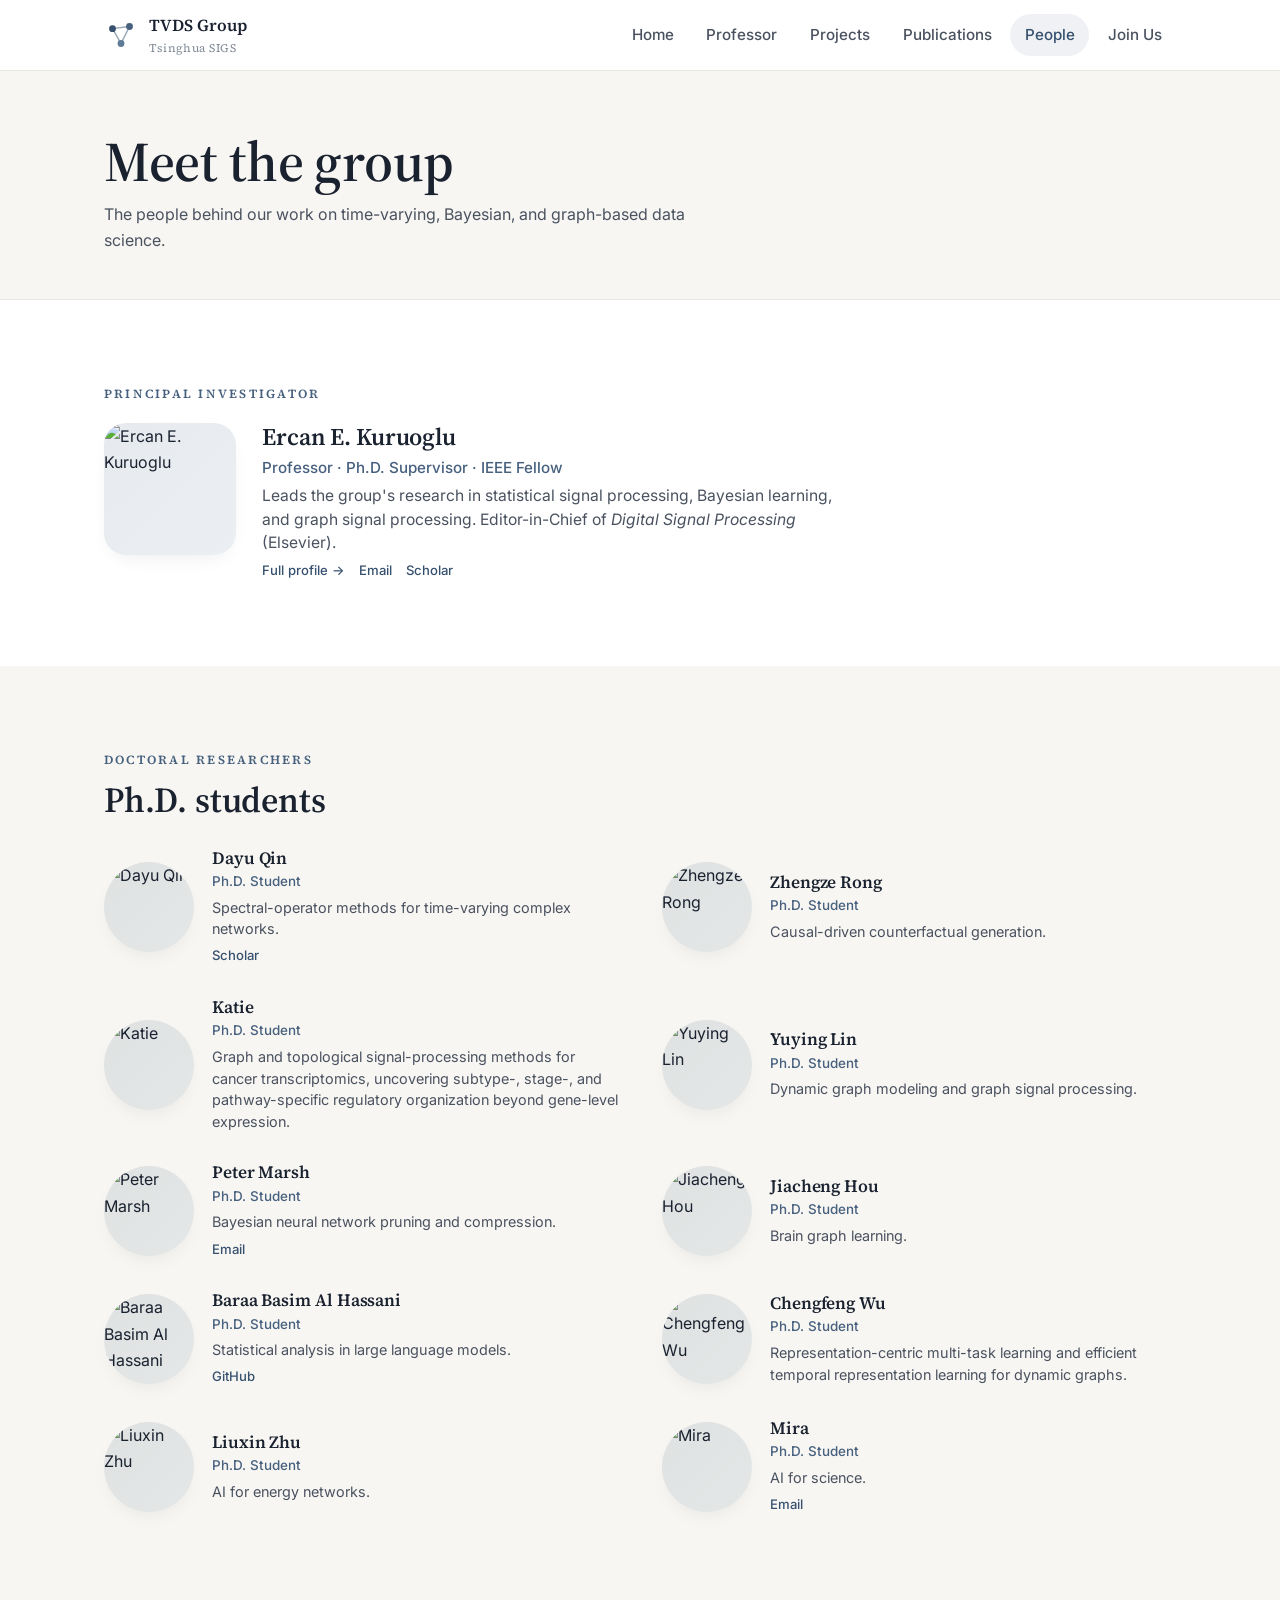
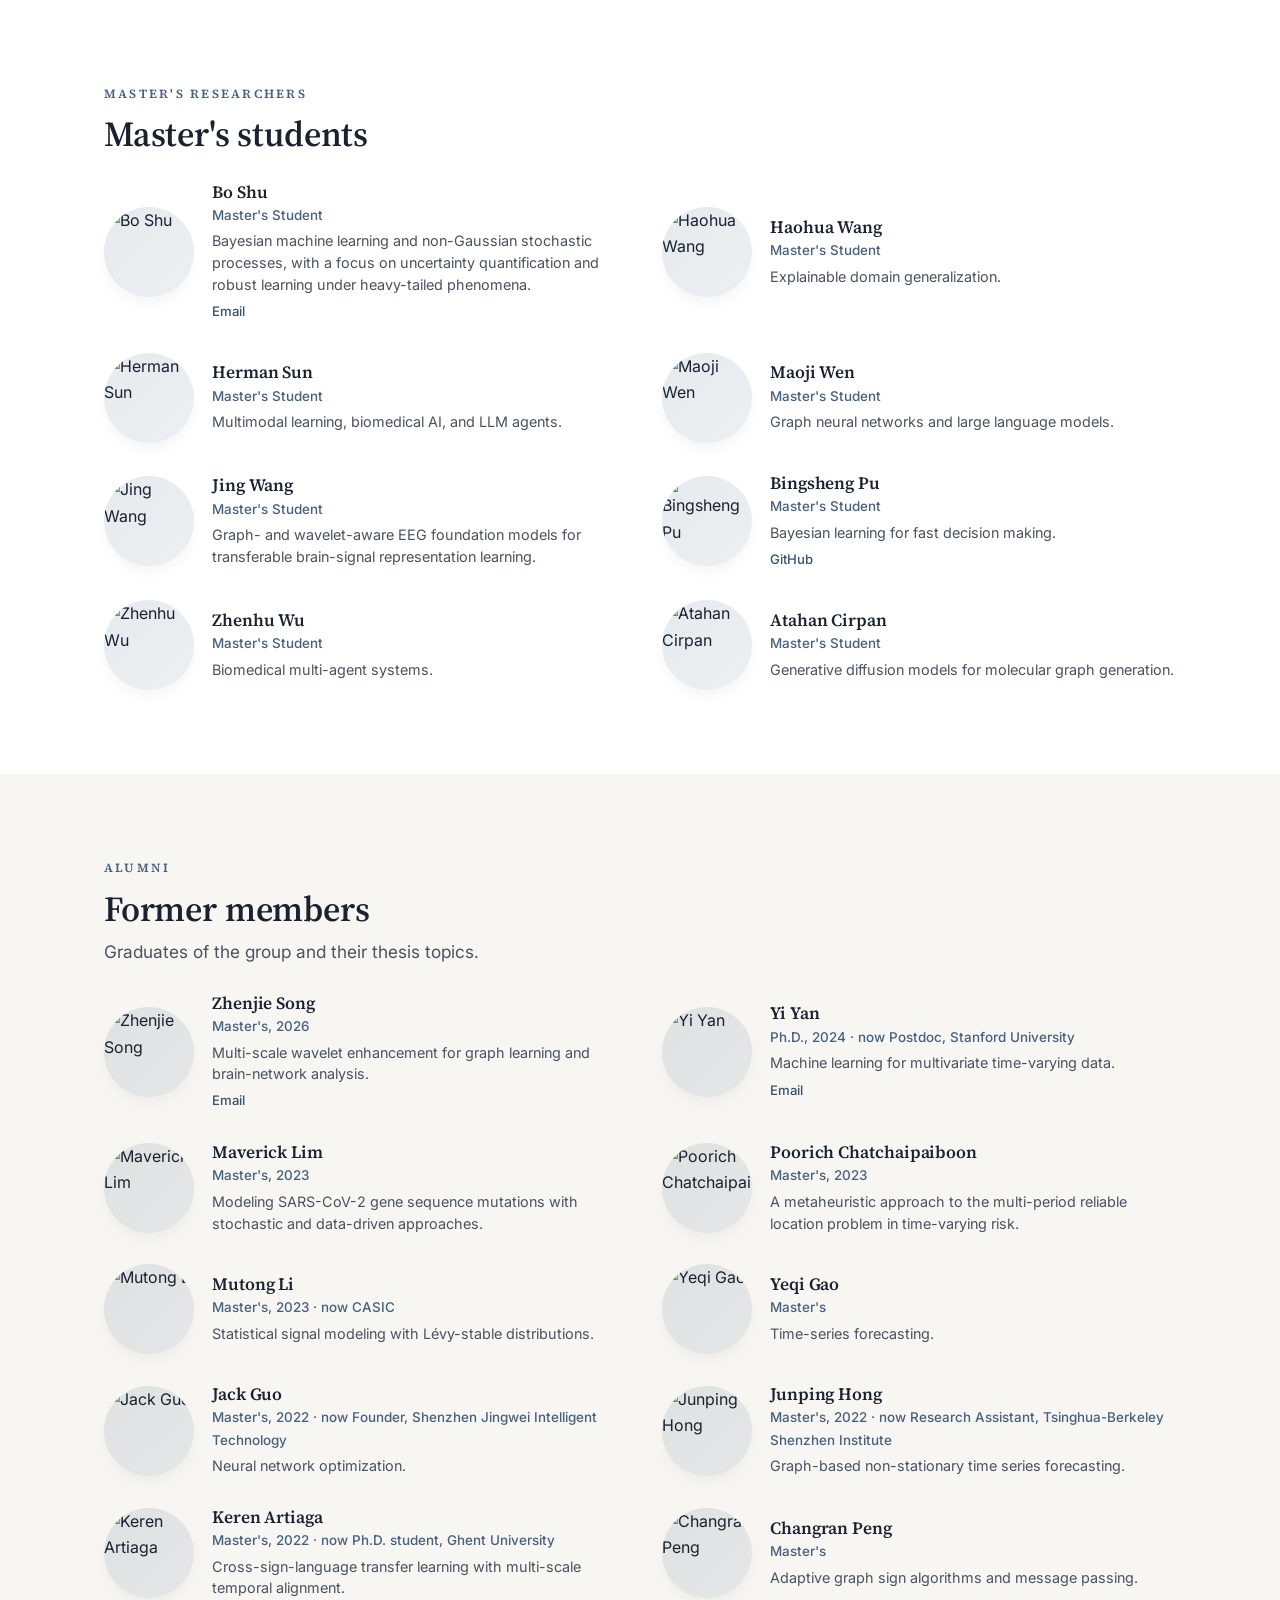
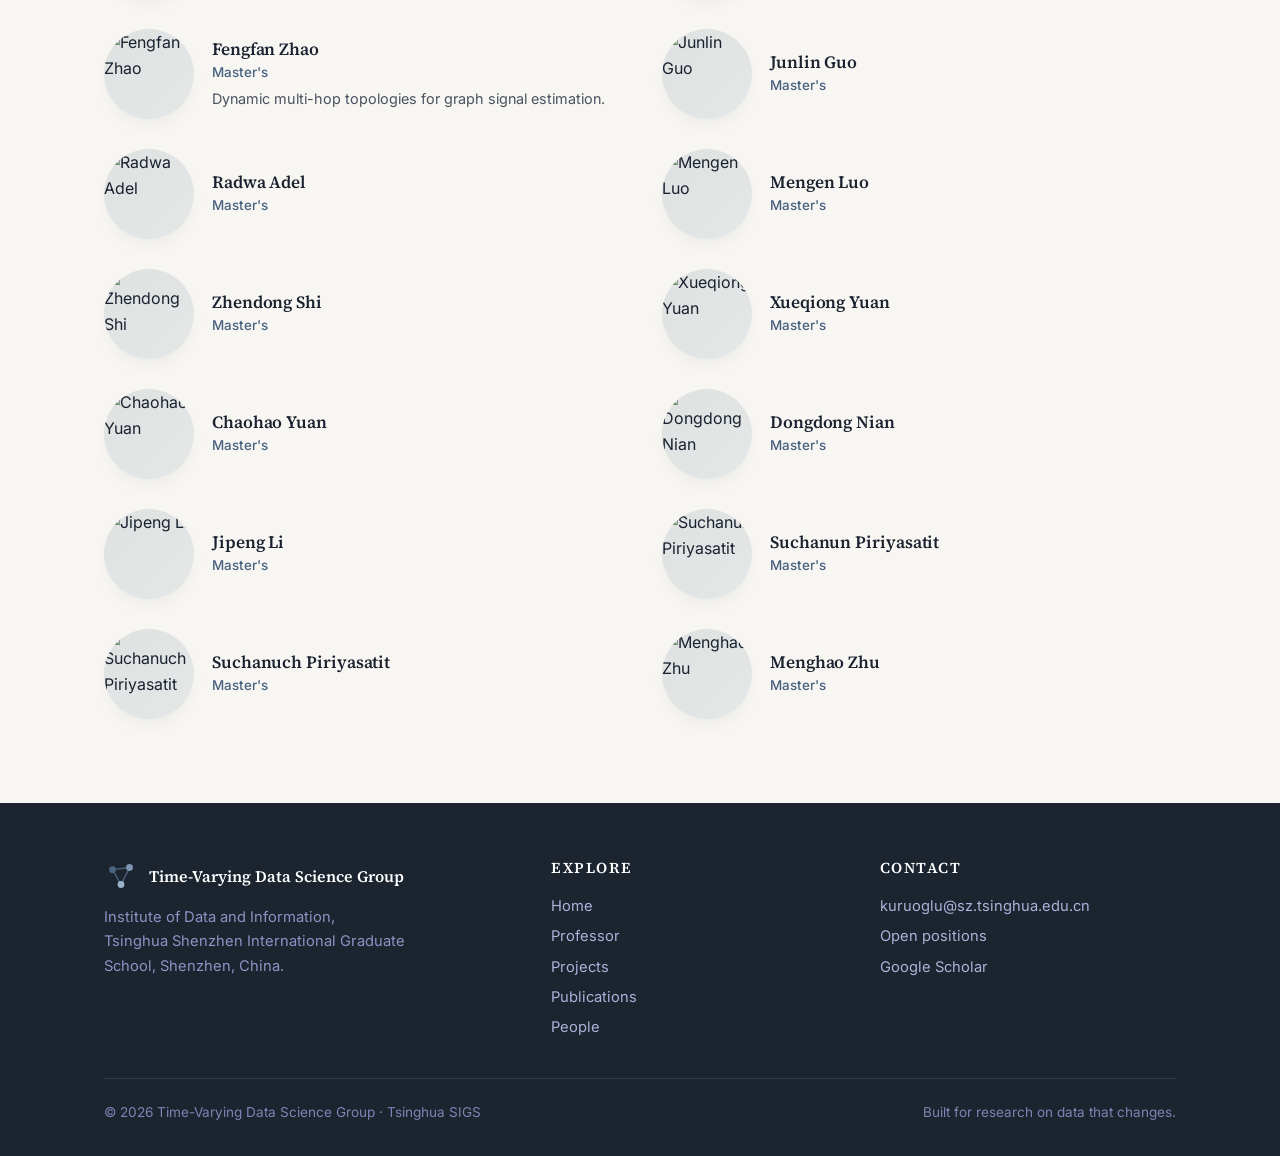
==== commit ac975ec2: "Add Google Search Console verification meta tag to all pages Enables site-ownership verification in " ====
--- a/people.html
+++ b/people.html
@@ -3,6 +3,7 @@
 <head>
   <meta charset="UTF-8" />
   <meta name="viewport" content="width=device-width, initial-scale=1.0" />
+  <meta name="google-site-verification" content="ycx8Hc_ZfYuuTNWqexa-JQaG-V-QpA_6OVndm44Y0Ho" />
   <title>People — TVDS Group</title>
   <meta name="description" content="Members of the Time-Varying Data Science Group at Tsinghua SIGS — the PI, PhD students, Master's students, and alumni." />
   <link rel="preconnect" href="https://fonts.googleapis.com" />
@@ -305,7 +306,6 @@
             <p class="prow__bio">Machine learning for multivariate time-varying data.</p>
             <div class="prow__links">
               <a href="mailto:yiyiyiyan@outlook.com">Email</a>
-              <a href="assets/theses/yi-yan-phd-thesis.pdf" target="_blank" rel="noopener">View thesis (PDF)</a>
             </div>
           </div>
         </div>
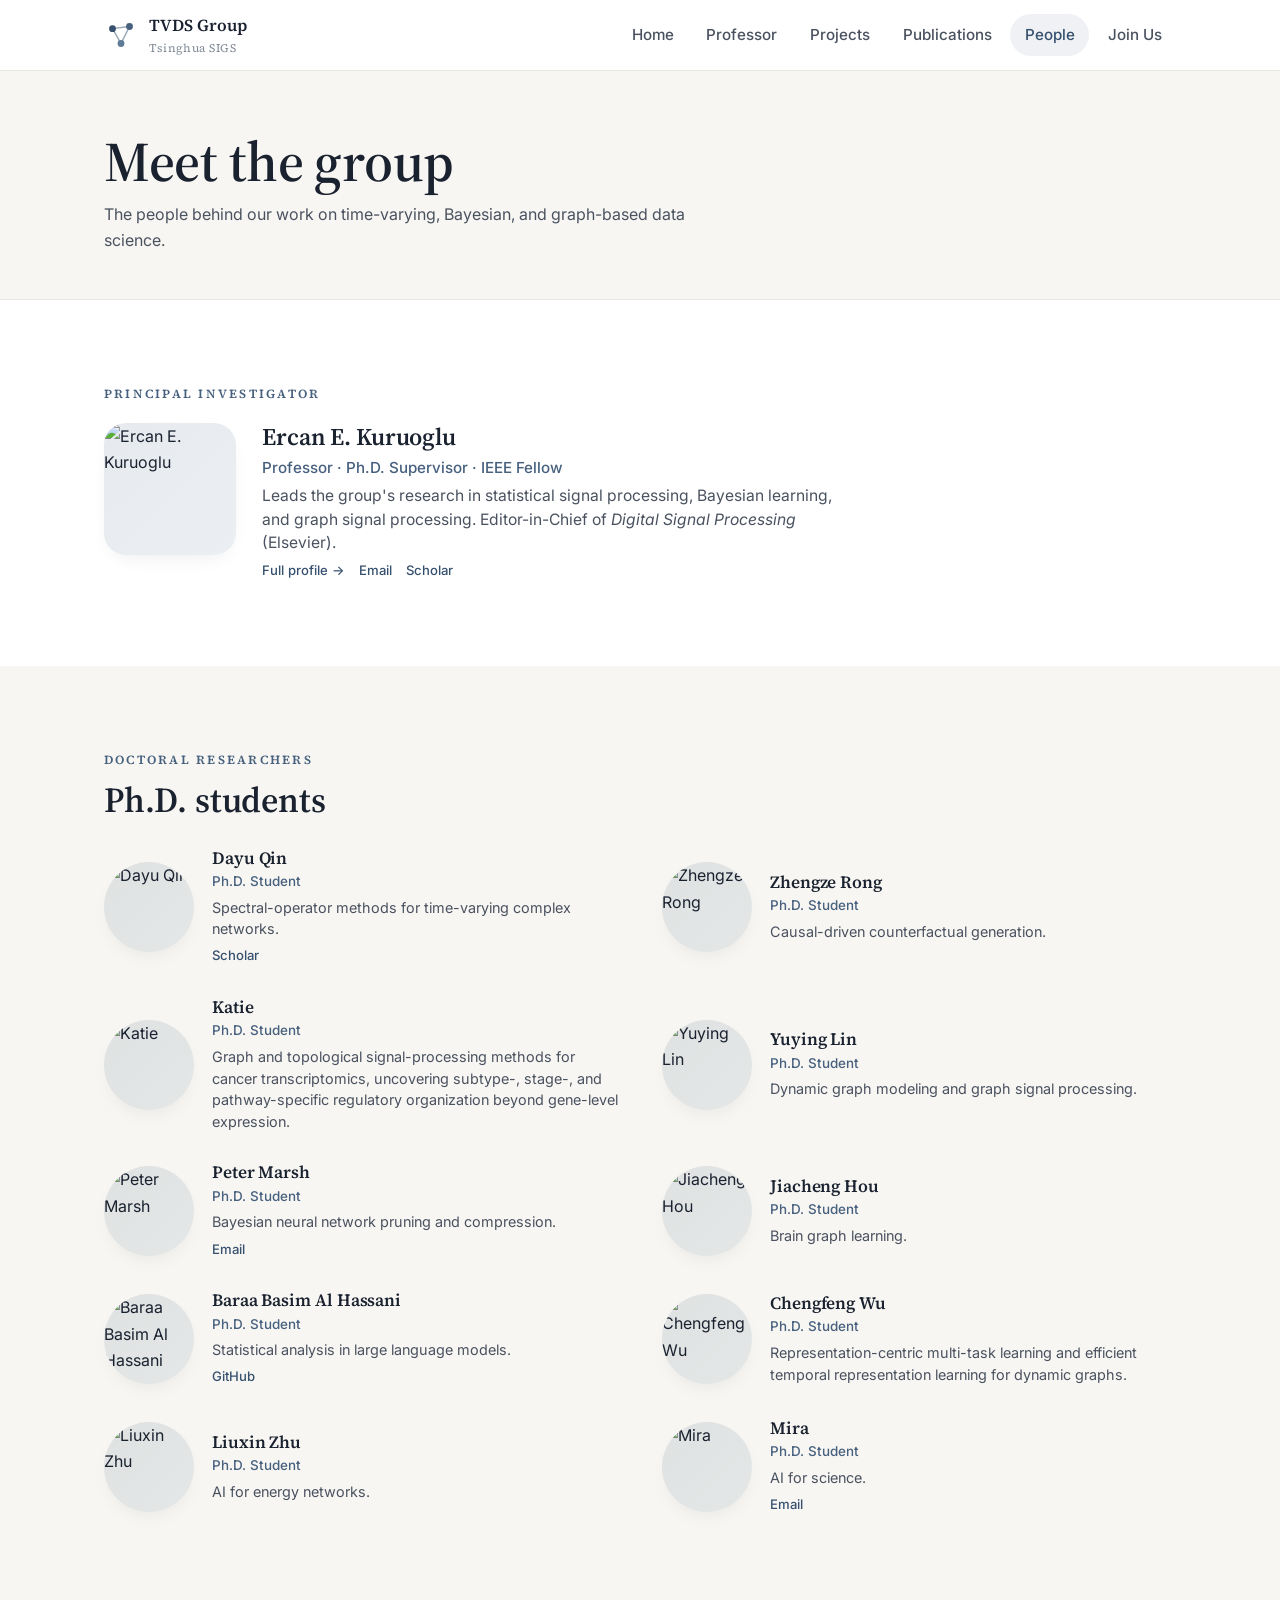
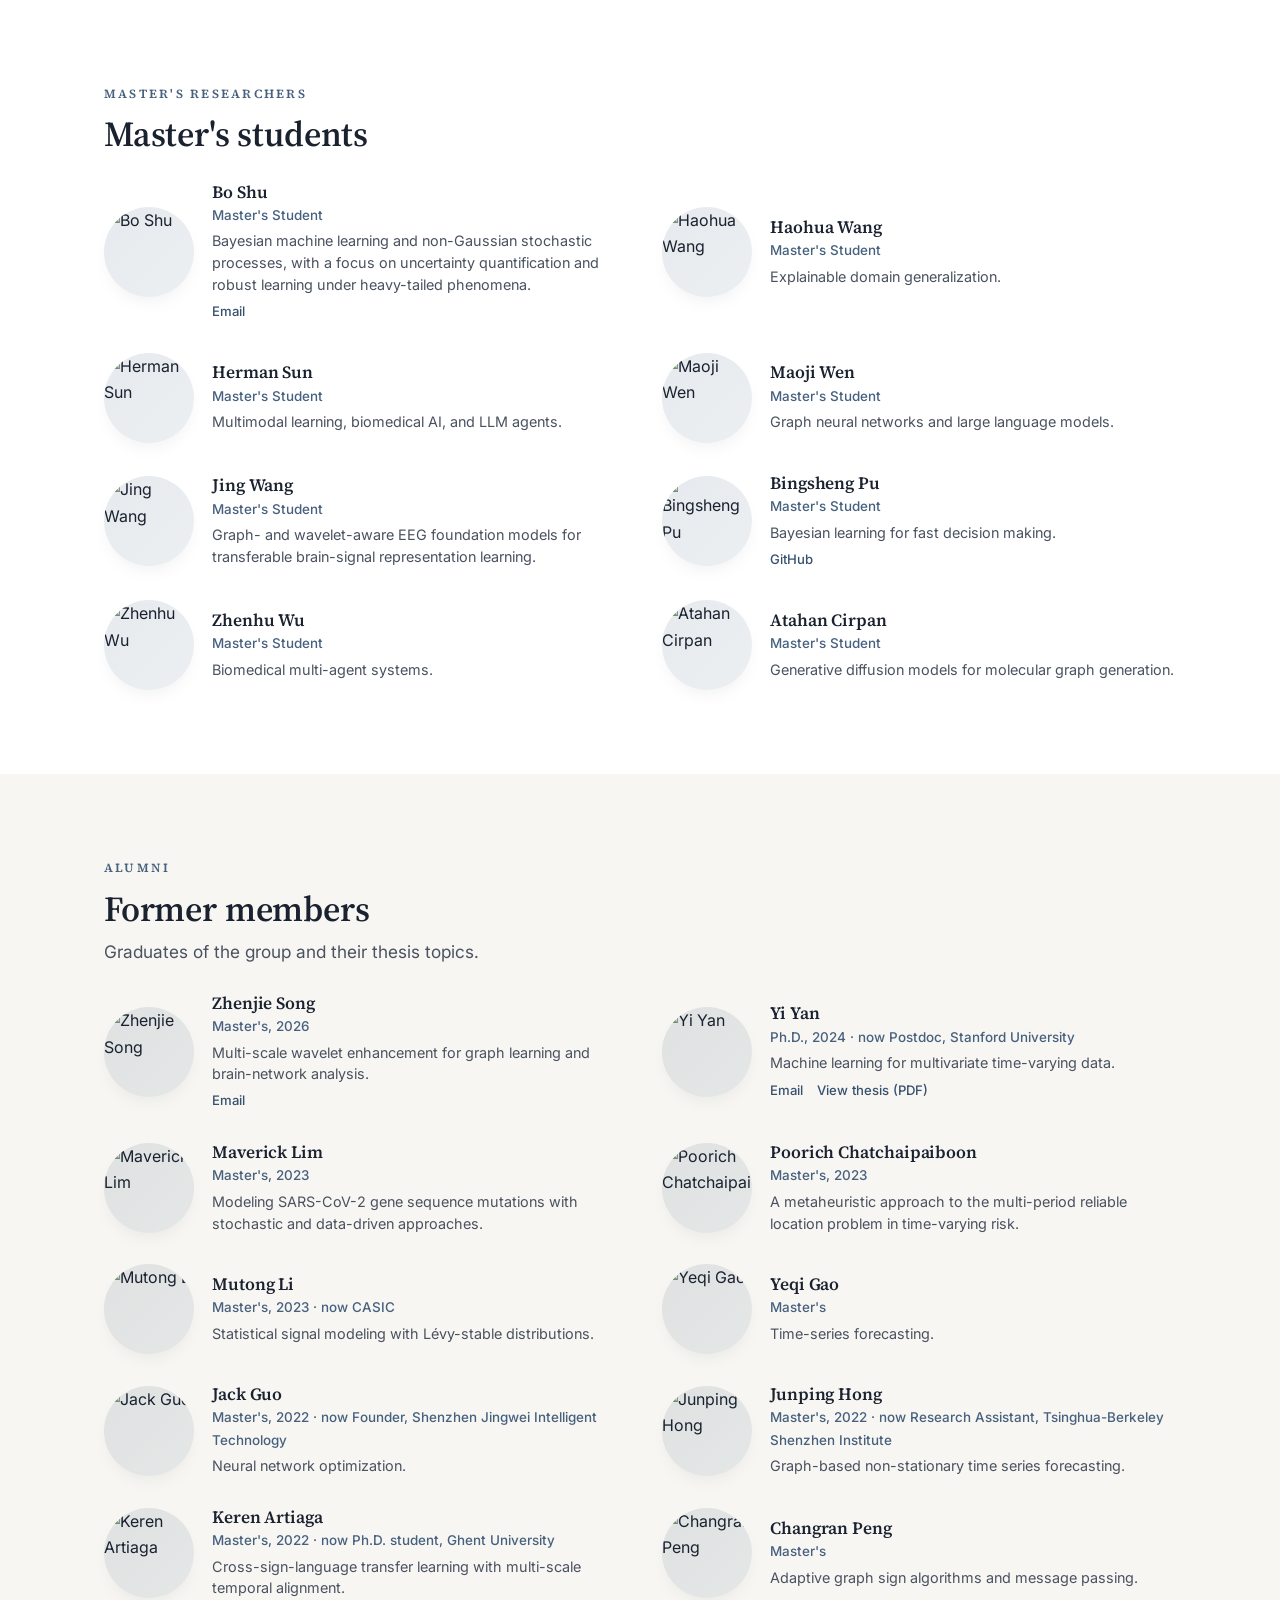
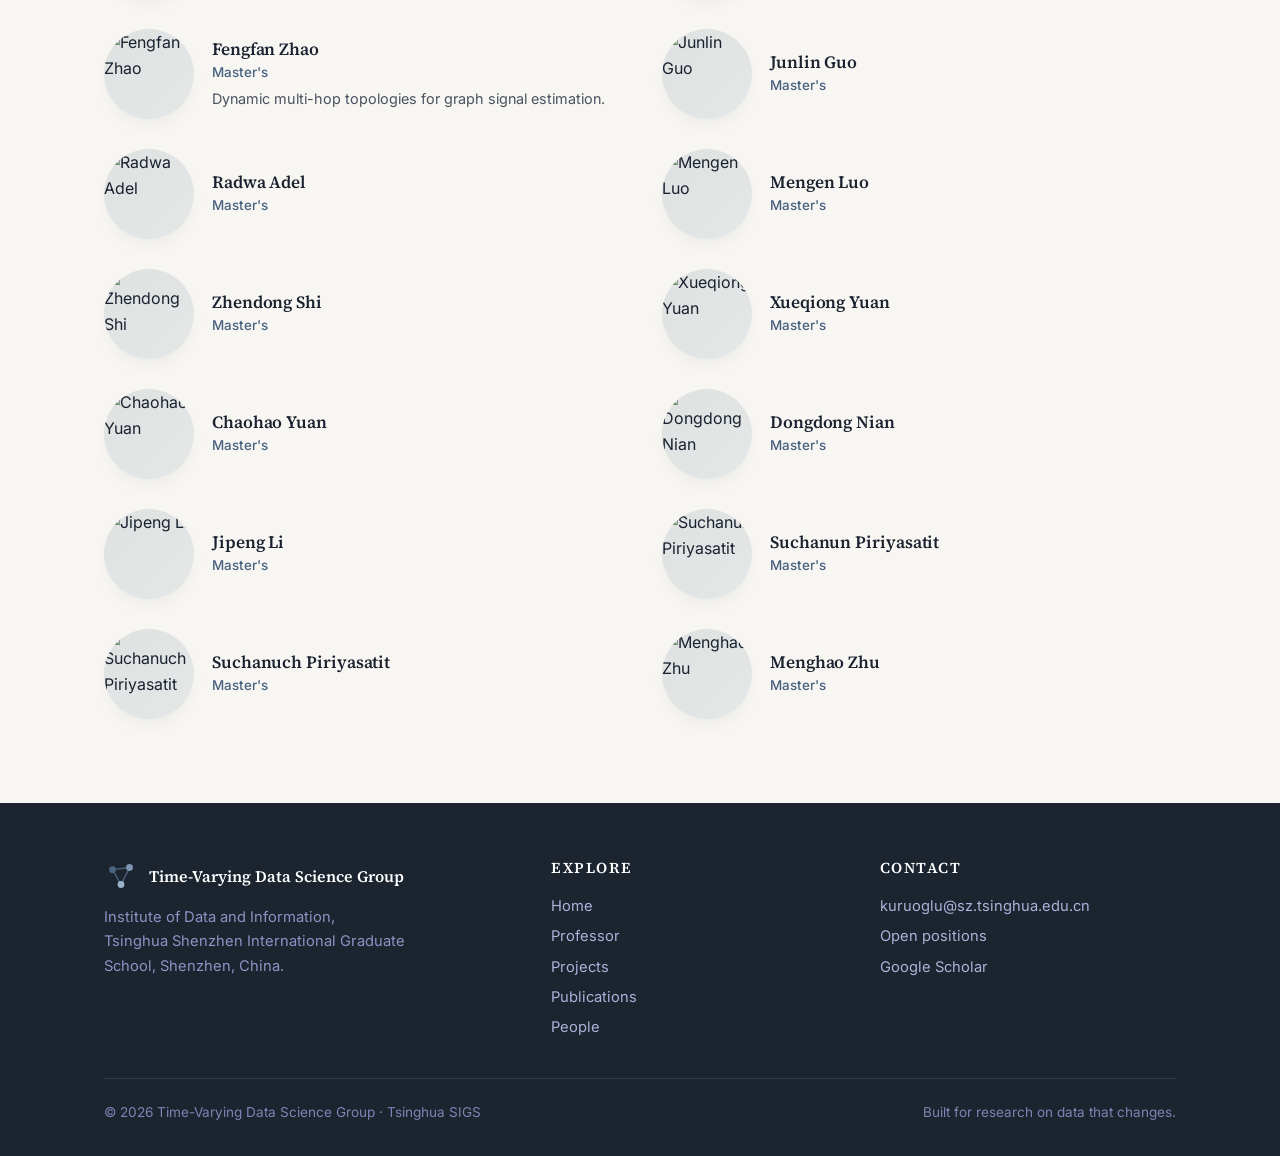
==== commit 99cd36a4: "Merge pull request #4 from ErcanEnginKuruoglu/feature/seo-indexing Add sitemap.xml and robots.txt fo" ====
--- a/people.html
+++ b/people.html
@@ -306,6 +306,7 @@
             <p class="prow__bio">Machine learning for multivariate time-varying data.</p>
             <div class="prow__links">
               <a href="mailto:yiyiyiyan@outlook.com">Email</a>
+              <a href="assets/theses/yi-yan-phd-thesis.pdf" target="_blank" rel="noopener">View thesis (PDF)</a>
             </div>
           </div>
         </div>
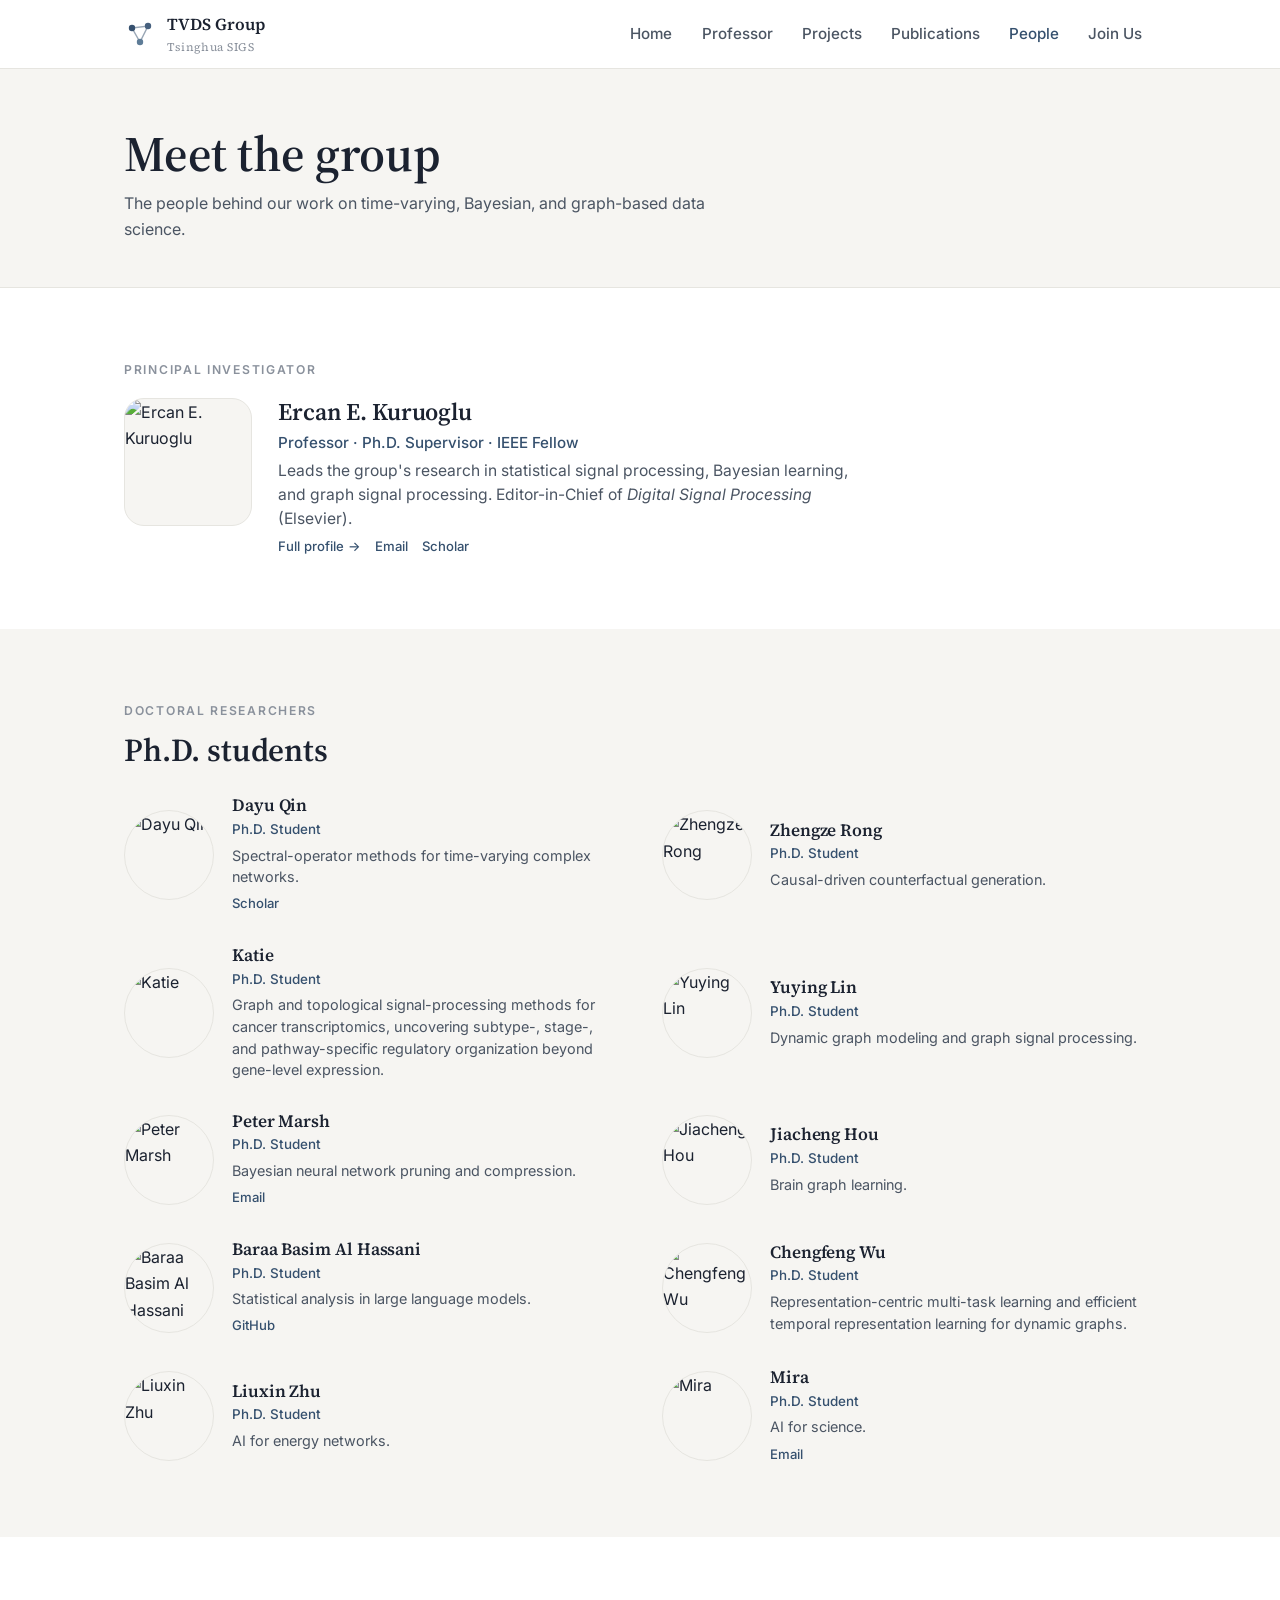
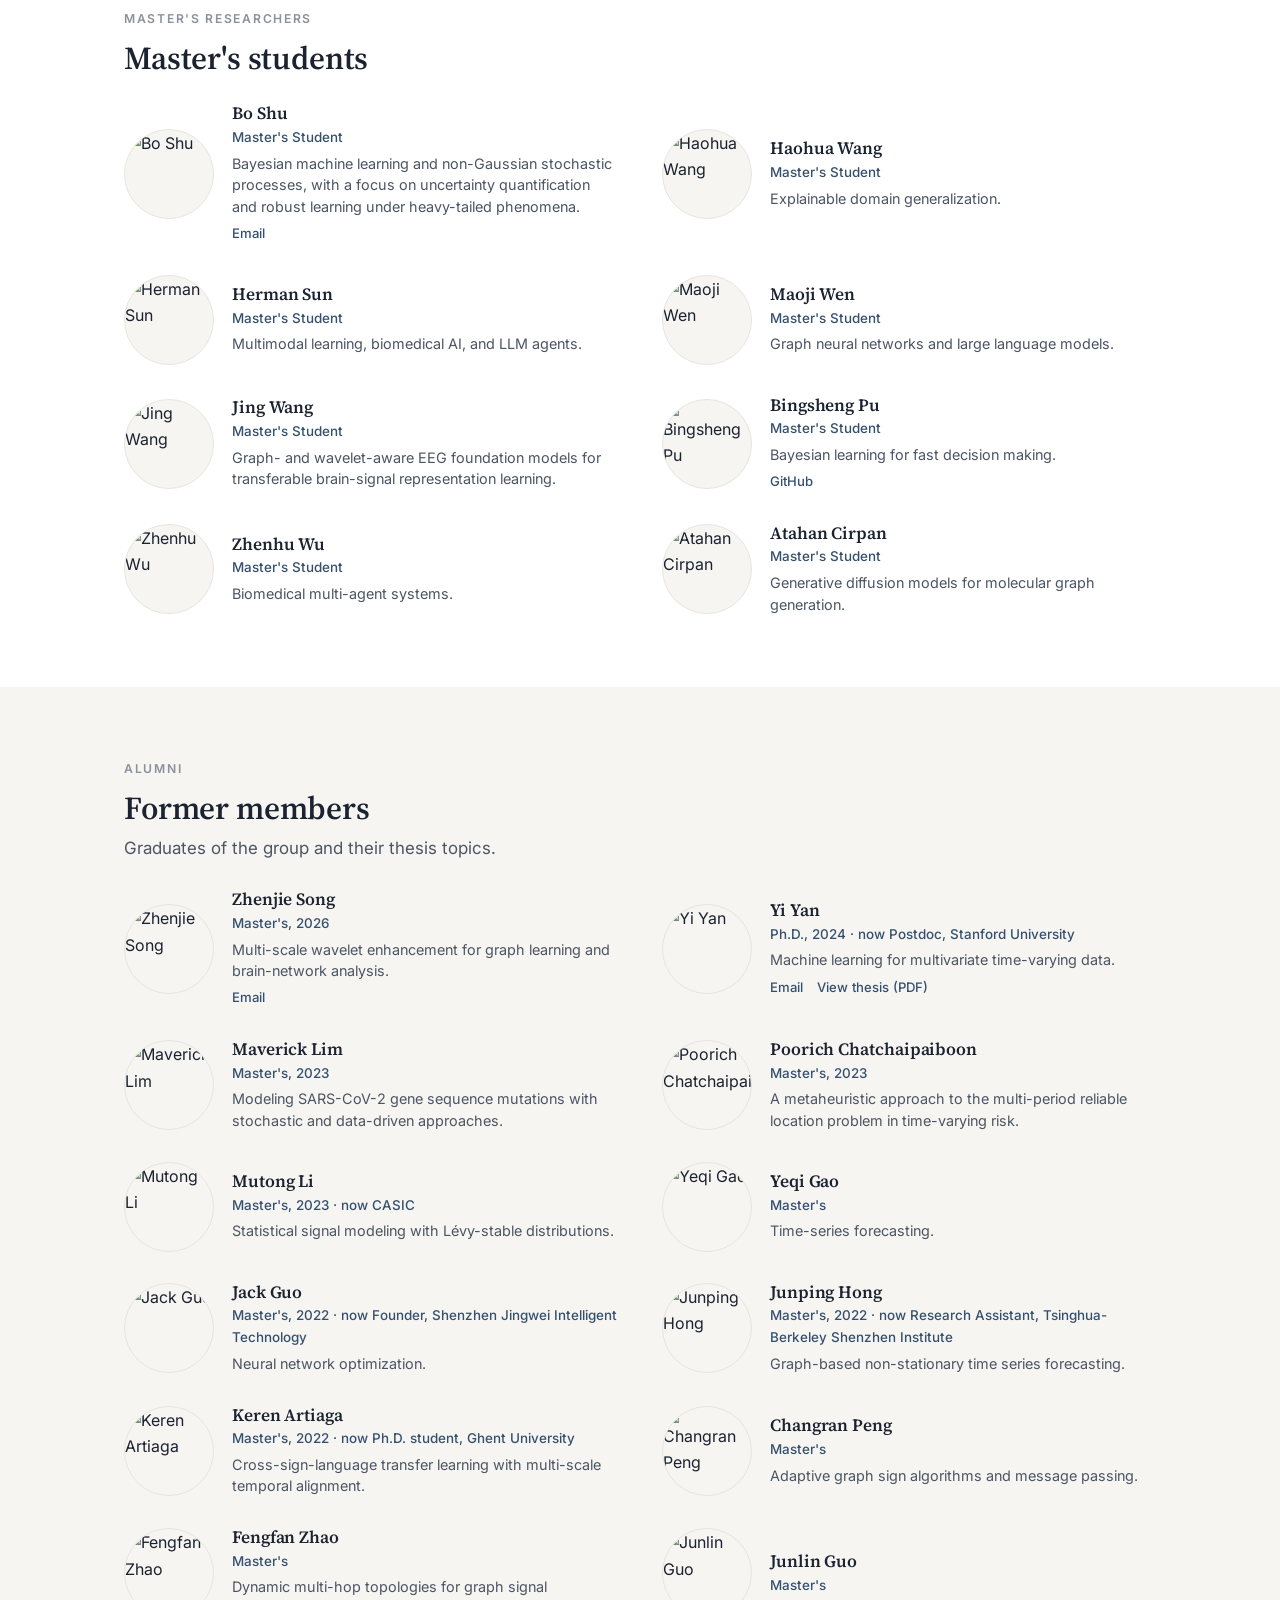
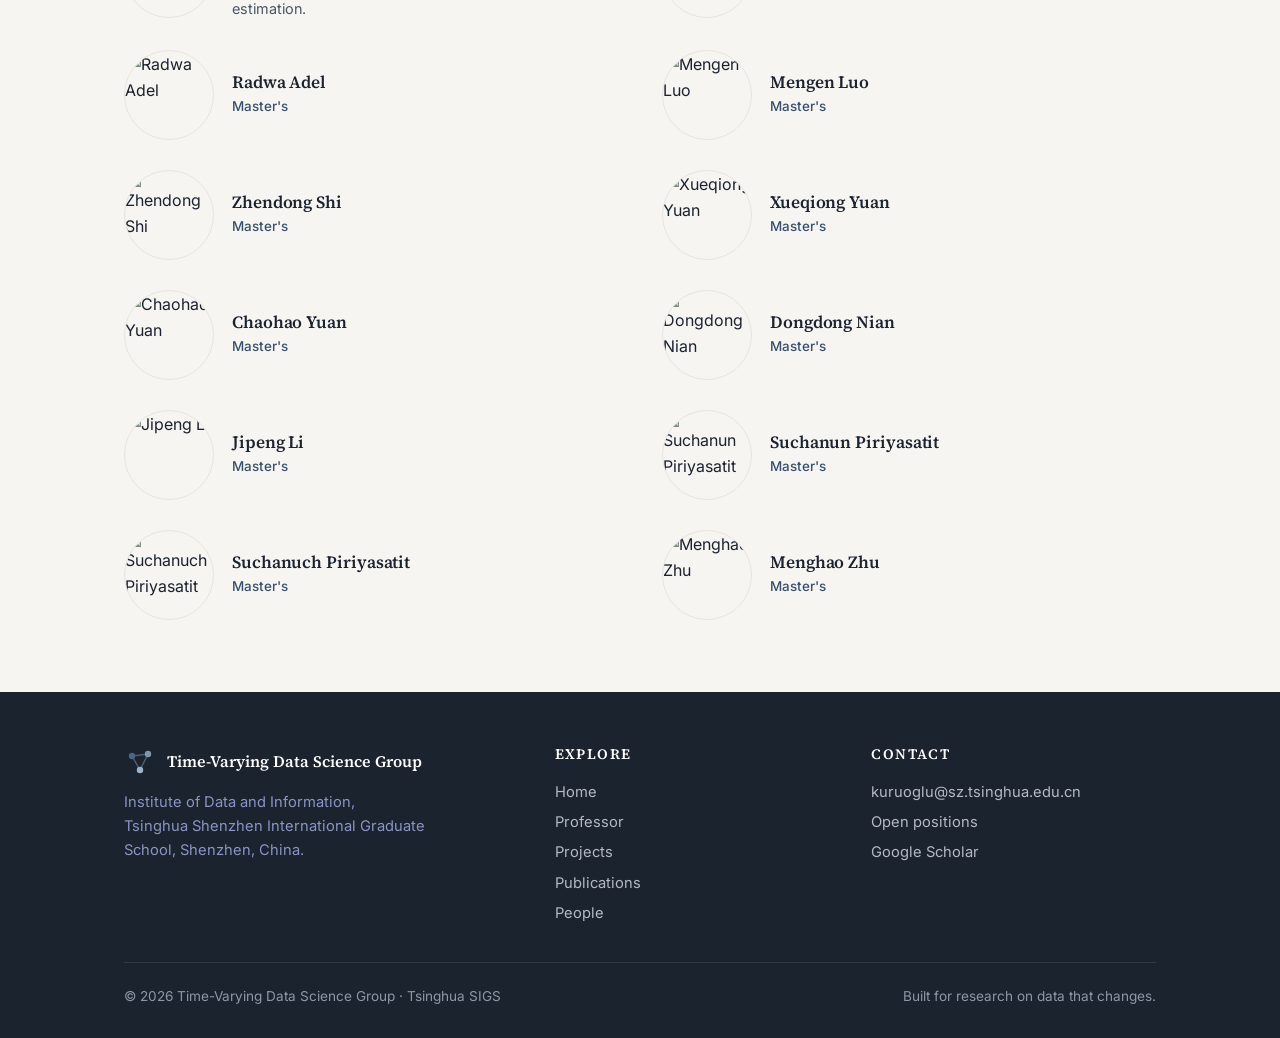
==== commit fbf7478b: "Redesign site around people and student projects Rework the whole site with a simpler, human-focused" ====
--- a/people.html
+++ b/people.html
@@ -45,8 +45,8 @@
   <!-- ============ PI ============ -->
   <section class="section">
     <div class="container">
-      <p class="section__eyebrow reveal">Principal investigator</p>
-      <div class="prow prow--lead reveal" style="margin-top:18px;">
+      <p class="section__eyebrow">Principal investigator</p>
+      <div class="prow prow--lead" style="margin-top:18px;">
         <img class="prow__photo" src="assets/img/people/kuruoglu.png" alt="Ercan E. Kuruoglu" />
         <div>
           <h3 class="prow__name">Ercan E. Kuruoglu</h3>
@@ -65,12 +65,12 @@
   <!-- ============ PhD STUDENTS ============ -->
   <section class="section section--soft">
     <div class="container">
-      <p class="section__eyebrow reveal">Doctoral researchers</p>
-      <h2 class="reveal" style="margin-bottom:8px;">Ph.D. students</h2>
+      <p class="section__eyebrow">Doctoral researchers</p>
+      <h2 style="margin-bottom:8px;">Ph.D. students</h2>
 
       <div class="people-grid">
 
-        <div class="prow reveal">
+        <div class="prow">
           <img class="prow__photo" src="assets/img/people/dayu-qin.jpg" alt="Dayu Qin" />
           <div>
             <h3 class="prow__name">Dayu Qin</h3>
@@ -82,7 +82,7 @@
           </div>
         </div>
 
-        <div class="prow reveal">
+        <div class="prow">
           <img class="prow__photo" src="assets/img/people/zhengze-rong.png" alt="Zhengze Rong" />
           <div>
             <h3 class="prow__name">Zhengze Rong</h3>
@@ -91,7 +91,7 @@
           </div>
         </div>
 
-        <div class="prow reveal">
+        <div class="prow">
           <img class="prow__photo" src="assets/img/people/katie.jpeg" alt="Katie" />
           <div>
             <h3 class="prow__name">Katie</h3>
@@ -100,7 +100,7 @@
           </div>
         </div>
 
-        <div class="prow reveal">
+        <div class="prow">
           <img class="prow__photo" src="assets/img/people/yuying-lin.jpg" alt="Yuying Lin" />
           <div>
             <h3 class="prow__name">Yuying Lin</h3>
@@ -109,7 +109,7 @@
           </div>
         </div>
 
-        <div class="prow reveal">
+        <div class="prow">
           <img class="prow__photo" src="assets/img/people/peter-marsh.jpg" alt="Peter Marsh" />
           <div>
             <h3 class="prow__name">Peter Marsh</h3>
@@ -121,7 +121,7 @@
           </div>
         </div>
 
-        <div class="prow reveal">
+        <div class="prow">
           <img class="prow__photo" src="assets/img/people/jiacheng-hou.png" alt="Jiacheng Hou" />
           <div>
             <h3 class="prow__name">Jiacheng Hou</h3>
@@ -130,7 +130,7 @@
           </div>
         </div>
 
-        <div class="prow reveal">
+        <div class="prow">
           <img class="prow__photo" src="assets/img/people/baraa-al-hassani.jpg" alt="Baraa Basim Al Hassani" />
           <div>
             <h3 class="prow__name">Baraa Basim Al Hassani</h3>
@@ -142,7 +142,7 @@
           </div>
         </div>
 
-        <div class="prow reveal">
+        <div class="prow">
           <img class="prow__photo" src="assets/img/people/chengfeng-wu.jpg" alt="Chengfeng Wu" />
           <div>
             <h3 class="prow__name">Chengfeng Wu</h3>
@@ -151,7 +151,7 @@
           </div>
         </div>
 
-        <div class="prow reveal">
+        <div class="prow">
           <img class="prow__photo" src="assets/img/people/liuxin-zhu.png" alt="Liuxin Zhu" />
           <div>
             <h3 class="prow__name">Liuxin Zhu</h3>
@@ -160,7 +160,7 @@
           </div>
         </div>
 
-        <div class="prow reveal">
+        <div class="prow">
           <img class="prow__photo" src="assets/img/people/mira.jpeg" alt="Mira" />
           <div>
             <h3 class="prow__name">Mira</h3>
@@ -179,12 +179,12 @@
   <!-- ============ MASTER'S STUDENTS ============ -->
   <section class="section">
     <div class="container">
-      <p class="section__eyebrow reveal">Master's researchers</p>
-      <h2 class="reveal" style="margin-bottom:8px;">Master's students</h2>
+      <p class="section__eyebrow">Master's researchers</p>
+      <h2 style="margin-bottom:8px;">Master's students</h2>
 
       <div class="people-grid">
 
-        <div class="prow reveal">
+        <div class="prow">
           <img class="prow__photo" src="assets/img/people/bo-shu.jpeg" alt="Bo Shu" />
           <div>
             <h3 class="prow__name">Bo Shu</h3>
@@ -196,7 +196,7 @@
           </div>
         </div>
 
-        <div class="prow reveal">
+        <div class="prow">
           <img class="prow__photo" src="assets/img/people/haohua-wang.png" alt="Haohua Wang" />
           <div>
             <h3 class="prow__name">Haohua Wang</h3>
@@ -205,7 +205,7 @@
           </div>
         </div>
 
-        <div class="prow reveal">
+        <div class="prow">
           <img class="prow__photo" src="assets/img/people/herman-sun.jpeg" alt="Herman Sun" />
           <div>
             <h3 class="prow__name">Herman Sun</h3>
@@ -214,7 +214,7 @@
           </div>
         </div>
 
-        <div class="prow reveal">
+        <div class="prow">
           <img class="prow__photo" src="assets/img/people/maoji-wen.jpeg" alt="Maoji Wen" />
           <div>
             <h3 class="prow__name">Maoji Wen</h3>
@@ -223,7 +223,7 @@
           </div>
         </div>
 
-        <div class="prow reveal">
+        <div class="prow">
           <img class="prow__photo" src="assets/img/people/jing-wang.jpg" alt="Jing Wang" />
           <div>
             <h3 class="prow__name">Jing Wang</h3>
@@ -232,7 +232,7 @@
           </div>
         </div>
 
-        <div class="prow reveal">
+        <div class="prow">
           <img class="prow__photo" src="assets/img/people/bingsheng-pu.png" alt="Bingsheng Pu" />
           <div>
             <h3 class="prow__name">Bingsheng Pu</h3>
@@ -244,7 +244,7 @@
           </div>
         </div>
 
-        <div class="prow reveal">
+        <div class="prow">
           <img class="prow__photo" src="assets/img/people/zhenhu-wu.jpg" alt="Zhenhu Wu" />
           <div>
             <h3 class="prow__name">Zhenhu Wu</h3>
@@ -253,7 +253,7 @@
           </div>
         </div>
 
-        <div class="prow reveal">
+        <div class="prow">
           <img class="prow__photo" src="assets/img/people/atahan-cirpan.jpeg" alt="Atahan Cirpan" />
           <div>
             <h3 class="prow__name">Atahan Cirpan</h3>
@@ -280,13 +280,13 @@
   <!-- ============ ALUMNI ============ -->
   <section class="section section--soft">
     <div class="container">
-      <p class="section__eyebrow reveal">Alumni</p>
-      <h2 class="reveal" style="margin-bottom:8px;">Former members</h2>
-      <p class="section__lead reveal" style="margin-bottom:8px;">Graduates of the group and their thesis topics.</p>
+      <p class="section__eyebrow">Alumni</p>
+      <h2 style="margin-bottom:8px;">Former members</h2>
+      <p class="section__lead" style="margin-bottom:8px;">Graduates of the group and their thesis topics.</p>
 
       <div class="people-grid">
 
-        <div class="prow reveal">
+        <div class="prow">
           <img class="prow__photo" src="assets/img/people/zhenjie-song.jpg" alt="Zhenjie Song" />
           <div>
             <h3 class="prow__name">Zhenjie Song</h3>
@@ -298,7 +298,7 @@
           </div>
         </div>
 
-        <div class="prow reveal">
+        <div class="prow">
           <img class="prow__photo" src="assets/img/people/yi-yan.png" alt="Yi Yan" />
           <div>
             <h3 class="prow__name">Yi Yan</h3>
@@ -311,7 +311,7 @@
           </div>
         </div>
 
-        <div class="prow reveal">
+        <div class="prow">
           <img class="prow__photo" src="assets/img/people/maverick-lim.jpg" alt="Maverick Lim" />
           <div>
             <h3 class="prow__name">Maverick Lim</h3>
@@ -320,7 +320,7 @@
           </div>
         </div>
 
-        <div class="prow reveal">
+        <div class="prow">
           <img class="prow__photo" src="assets/img/people/poorich-chatchaipaiboon.jpg" alt="Poorich Chatchaipaiboon" />
           <div>
             <h3 class="prow__name">Poorich Chatchaipaiboon</h3>
@@ -329,7 +329,7 @@
           </div>
         </div>
 
-        <div class="prow reveal">
+        <div class="prow">
           <img class="prow__photo" src="assets/img/people/mutong-li.png" alt="Mutong Li" />
           <div>
             <h3 class="prow__name">Mutong Li</h3>
@@ -338,7 +338,7 @@
           </div>
         </div>
 
-        <div class="prow reveal">
+        <div class="prow">
           <img class="prow__photo" src="assets/img/people/yeqi-gao.jpeg" alt="Yeqi Gao" />
           <div>
             <h3 class="prow__name">Yeqi Gao</h3>
@@ -347,7 +347,7 @@
           </div>
         </div>
 
-        <div class="prow reveal">
+        <div class="prow">
           <img class="prow__photo" src="assets/img/people/jack-guo.jpg" alt="Jack Guo" />
           <div>
             <h3 class="prow__name">Jack Guo</h3>
@@ -356,7 +356,7 @@
           </div>
         </div>
 
-        <div class="prow reveal">
+        <div class="prow">
           <img class="prow__photo" src="assets/img/people/junping-hong.jpg" alt="Junping Hong" />
           <div>
             <h3 class="prow__name">Junping Hong</h3>
@@ -365,7 +365,7 @@
           </div>
         </div>
 
-        <div class="prow reveal">
+        <div class="prow">
           <img class="prow__photo" src="assets/img/people/keren-artiaga.jpg" alt="Keren Artiaga" />
           <div>
             <h3 class="prow__name">Keren Artiaga</h3>
@@ -374,7 +374,7 @@
           </div>
         </div>
 
-        <div class="prow reveal">
+        <div class="prow">
           <img class="prow__photo" src="assets/img/people/changran-peng.jpg" alt="Changran Peng" />
           <div>
             <h3 class="prow__name">Changran Peng</h3>
@@ -383,7 +383,7 @@
           </div>
         </div>
 
-        <div class="prow reveal">
+        <div class="prow">
           <img class="prow__photo" src="assets/img/people/fengfan-zhao.jpg" alt="Fengfan Zhao" />
           <div>
             <h3 class="prow__name">Fengfan Zhao</h3>
@@ -392,7 +392,7 @@
           </div>
         </div>
 
-        <div class="prow reveal">
+        <div class="prow">
           <img class="prow__photo" src="assets/img/people/junlin-guo.jpg" alt="Junlin Guo" />
           <div>
             <h3 class="prow__name">Junlin Guo</h3>
@@ -400,7 +400,7 @@
           </div>
         </div>
 
-        <div class="prow reveal">
+        <div class="prow">
           <img class="prow__photo" src="assets/img/people/radwa-adel.jpg" alt="Radwa Adel" />
           <div>
             <h3 class="prow__name">Radwa Adel</h3>
@@ -408,7 +408,7 @@
           </div>
         </div>
 
-        <div class="prow reveal">
+        <div class="prow">
           <img class="prow__photo" src="assets/img/people/mengen-luo.jpg" alt="Mengen Luo" />
           <div>
             <h3 class="prow__name">Mengen Luo</h3>
@@ -416,7 +416,7 @@
           </div>
         </div>
 
-        <div class="prow reveal">
+        <div class="prow">
           <img class="prow__photo" src="assets/img/people/zhendong-shi.jpg" alt="Zhendong Shi" />
           <div>
             <h3 class="prow__name">Zhendong Shi</h3>
@@ -424,7 +424,7 @@
           </div>
         </div>
 
-        <div class="prow reveal">
+        <div class="prow">
           <img class="prow__photo" src="assets/img/people/xueqiong-yuan.jpg" alt="Xueqiong Yuan" />
           <div>
             <h3 class="prow__name">Xueqiong Yuan</h3>
@@ -432,7 +432,7 @@
           </div>
         </div>
 
-        <div class="prow reveal">
+        <div class="prow">
           <img class="prow__photo" src="assets/img/people/chaohao-yuan.jpg" alt="Chaohao Yuan" />
           <div>
             <h3 class="prow__name">Chaohao Yuan</h3>
@@ -440,7 +440,7 @@
           </div>
         </div>
 
-        <div class="prow reveal">
+        <div class="prow">
           <img class="prow__photo" src="assets/img/people/dongdong-nian.jpg" alt="Dongdong Nian" />
           <div>
             <h3 class="prow__name">Dongdong Nian</h3>
@@ -448,7 +448,7 @@
           </div>
         </div>
 
-        <div class="prow reveal">
+        <div class="prow">
           <img class="prow__photo" src="assets/img/people/jipeng-li.jpg" alt="Jipeng Li" />
           <div>
             <h3 class="prow__name">Jipeng Li</h3>
@@ -456,7 +456,7 @@
           </div>
         </div>
 
-        <div class="prow reveal">
+        <div class="prow">
           <img class="prow__photo" src="assets/img/people/suchanun-piriyasatit.jpg" alt="Suchanun Piriyasatit" />
           <div>
             <h3 class="prow__name">Suchanun Piriyasatit</h3>
@@ -464,7 +464,7 @@
           </div>
         </div>
 
-        <div class="prow reveal">
+        <div class="prow">
           <img class="prow__photo" src="assets/img/people/suchanuch-piriyasatit.jpg" alt="Suchanuch Piriyasatit" />
           <div>
             <h3 class="prow__name">Suchanuch Piriyasatit</h3>
@@ -472,7 +472,7 @@
           </div>
         </div>
 
-        <div class="prow reveal">
+        <div class="prow">
           <img class="prow__photo" src="assets/img/people/menghao-zhu.jpg" alt="Menghao Zhu" />
           <div>
             <h3 class="prow__name">Menghao Zhu</h3>
--- a/assets/css/style.css
+++ b/assets/css/style.css
@@ -1,37 +1,31 @@
 /* =================================================================
    Time-Varying Data Science (TVDS) Group — Design System
-   Modern academic theme: graph + Bayesian/probabilistic motifs
+   Simple, human, editorial. Neutrals + a single slate accent.
    ================================================================= */
 
 :root {
-  /* Palette — muted, academic */
-  --ink: #1a2230;
-  --ink-soft: #4a5260;
-  --muted: #828a97;
-  --line: #e7e6e1;
+  /* Palette — neutral paper + one accent */
+  --ink: #1b2230;
+  --ink-soft: #4b5563;
+  --muted: #8a919c;
+  --line: #e6e5e0;
   --bg: #ffffff;
-  --bg-soft: #f7f6f2;   /* warm paper */
-  --bg-deep: #1b242f;   /* calm slate (footer) */
-
-  /* Single muted slate accent, with a couple of close shades */
-  --indigo: #36506e;
-  --violet: #46607e;
-  --teal:   #5e7c97;
-  --accent: var(--indigo);
+  --bg-soft: #f6f5f2;   /* warm paper */
+  --bg-deep: #1b232e;   /* footer */
+
+  --accent: #35506e;
   --accent-dark: #27405a;
   --accent-soft: #eef1f4;
-  --accent-grad: linear-gradient(135deg, #3a5371, #2b4058);
-
-  /* Type — serif headings for a scholarly feel */
+
+  /* Type — serif headings, sans body */
   --font-head: "Source Serif 4", Georgia, "Times New Roman", serif;
   --font-body: "Inter", system-ui, -apple-system, "Segoe UI", sans-serif;
 
   /* Geometry */
   --radius: 12px;
   --radius-sm: 8px;
-  --maxw: 1120px;
-  --shadow: 0 8px 24px -14px rgba(20, 30, 45, 0.16);
-  --shadow-lg: 0 18px 44px -22px rgba(20, 30, 45, 0.22);
+  --maxw: 1080px;
+  --shadow: 0 8px 24px -16px rgba(20, 30, 45, 0.18);
 }
 
 * { box-sizing: border-box; }
@@ -47,73 +41,65 @@
   -webkit-font-smoothing: antialiased;
 }
 
-h1, h2, h3, h4 { font-family: var(--font-head); line-height: 1.18; color: var(--ink); margin: 0 0 .5em; font-weight: 600; letter-spacing: -0.005em; }
-h1 { font-size: clamp(2.2rem, 5vw, 3.5rem); }
-h2 { font-size: clamp(1.6rem, 3vw, 2.2rem); }
-h3 { font-size: 1.25rem; }
+h1, h2, h3, h4 {
+  font-family: var(--font-head); line-height: 1.2; color: var(--ink);
+  margin: 0 0 .5em; font-weight: 600; letter-spacing: -0.005em;
+}
+h1 { font-size: clamp(2.1rem, 4.5vw, 3.1rem); }
+h2 { font-size: clamp(1.5rem, 2.8vw, 2rem); }
+h3 { font-size: 1.2rem; }
 p { margin: 0 0 1rem; }
 
-a { color: var(--indigo); text-decoration: none; transition: color .15s ease; }
-a:hover { color: var(--violet); }
+a { color: var(--accent); text-decoration: none; transition: color .15s ease; }
+a:hover { color: var(--accent-dark); }
 
 img { max-width: 100%; display: block; }
 
 .container { width: 100%; max-width: var(--maxw); margin-inline: auto; padding-inline: 24px; }
 
-.section { padding: 84px 0; }
+.section { padding: 72px 0; }
 .section--soft { background: var(--bg-soft); }
 .section__eyebrow {
-  font-family: var(--font-head);
+  font-family: var(--font-body);
   text-transform: uppercase;
-  letter-spacing: .18em;
-  font-size: .78rem;
+  letter-spacing: .14em;
+  font-size: .76rem;
   font-weight: 600;
-  color: var(--violet);
+  color: var(--muted);
   margin-bottom: .6rem;
 }
-.section__lead { color: var(--ink-soft); max-width: 62ch; font-size: 1.08rem; }
-
-.text-gradient { font-style: italic; color: #cdd8e4; font-weight: 600; }
+.section__lead { color: var(--ink-soft); max-width: 64ch; font-size: 1.06rem; }
 
 /* ---------- Buttons ---------- */
 .btn {
-  display: inline-flex;
-  align-items: center;
-  gap: .5rem;
-  font-family: var(--font-body);
-  font-weight: 500;
-  font-size: .95rem;
-  padding: .7rem 1.25rem;
-  border-radius: 6px;
-  border: 1px solid transparent;
-  cursor: pointer;
-  transition: background .18s ease, border-color .18s ease, color .18s ease;
+  display: inline-flex; align-items: center; gap: .5rem;
+  font-family: var(--font-body); font-weight: 500; font-size: .95rem;
+  padding: .7rem 1.25rem; border-radius: 6px; border: 1px solid transparent;
+  cursor: pointer; transition: background .18s ease, border-color .18s ease, color .18s ease;
 }
 .btn--primary { background: var(--accent); color: #fff; }
 .btn--primary:hover { background: var(--accent-dark); color: #fff; }
 .btn--ghost { background: transparent; color: var(--ink); border-color: var(--line); }
 .btn--ghost:hover { border-color: var(--accent); color: var(--accent); }
 
-/* ---------- Navbar ---------- */
+/* ---------- Navbar (flat, solid) ---------- */
 .nav {
   position: sticky; top: 0; z-index: 50;
-  background: rgba(255,255,255,.82);
-  backdrop-filter: saturate(160%) blur(14px);
-  border-bottom: 1px solid var(--line);
-}
-.nav__inner { display: flex; align-items: center; justify-content: space-between; height: 70px; }
+  background: #fff; border-bottom: 1px solid var(--line);
+}
+.nav__inner { display: flex; align-items: center; justify-content: space-between; height: 68px; }
 .brand { display: flex; align-items: center; gap: .7rem; font-family: var(--font-head); font-weight: 600; color: var(--ink); font-size: 1.05rem; }
 .brand:hover { color: var(--ink); }
-.brand__mark { width: 34px; height: 34px; flex: none; }
+.brand__mark { width: 32px; height: 32px; flex: none; }
 .brand__sub { display: block; font-size: .72rem; font-weight: 400; color: var(--muted); letter-spacing: .04em; }
 
-.nav__links { display: flex; align-items: center; gap: 4px; list-style: none; margin: 0; padding: 0; }
+.nav__links { display: flex; align-items: center; gap: 2px; list-style: none; margin: 0; padding: 0; }
 .nav__links a {
-  display: inline-block; padding: .5rem .9rem; border-radius: 999px;
+  display: inline-block; padding: .5rem .85rem; border-radius: 6px;
   color: var(--ink-soft); font-weight: 500; font-size: .95rem;
 }
 .nav__links a:hover { background: var(--bg-soft); color: var(--ink); }
-.nav__links a.active { color: var(--indigo); background: rgba(54,80,110,.08); }
+.nav__links a.active { color: var(--accent); }
 
 .nav__toggle { display: none; background: none; border: 0; cursor: pointer; padding: 8px; }
 .nav__toggle span { display: block; width: 24px; height: 2px; background: var(--ink); margin: 5px 0; transition: .25s; border-radius: 2px; }
@@ -121,7 +107,7 @@
 @media (max-width: 820px) {
   .nav__toggle { display: block; }
   .nav__links {
-    position: absolute; top: 70px; left: 0; right: 0;
+    position: absolute; top: 68px; left: 0; right: 0;
     flex-direction: column; align-items: stretch; gap: 2px;
     background: #fff; border-bottom: 1px solid var(--line);
     padding: 12px 16px; box-shadow: var(--shadow);
@@ -130,55 +116,101 @@
   .nav__links.open { transform: translateY(0); opacity: 1; pointer-events: auto; }
 }
 
-/* ---------- Hero (photo background) ---------- */
-.hero { position: relative; color: #fff; background: #1b242f center / cover no-repeat; }
+/* ---------- Hero (group photo) ---------- */
+.hero { position: relative; color: #fff; background: #1b232e center / cover no-repeat; }
 .hero::after {
   content: ""; position: absolute; inset: 0;
-  background: linear-gradient(180deg, rgba(18,26,38,.58) 0%, rgba(18,26,38,.82) 100%);
-}
-.hero__inner { position: relative; z-index: 2; min-height: 58vh; display: flex; flex-direction: column; justify-content: center; padding: 100px 0 88px; }
-.hero h1 { color: #fff; max-width: 20ch; font-weight: 600; }
-.hero__tag {
-  display: inline-flex; align-items: center; gap: .55rem;
-  font-family: var(--font-body); font-size: .76rem; letter-spacing: .1em; text-transform: uppercase;
-  padding: .4rem .8rem; border-radius: 4px;
-  background: rgba(255,255,255,.1); border: 1px solid rgba(255,255,255,.22);
-  color: #e7ebf1; margin-bottom: 1.4rem;
-}
-.hero__tag .dot { width: 7px; height: 7px; border-radius: 50%; background: #9db3c9; }
-.hero__lead { color: #e3e8ef; font-size: 1.15rem; max-width: 56ch; margin-bottom: 1.8rem; }
+  background: linear-gradient(180deg, rgba(22,30,42,.55) 0%, rgba(22,30,42,.78) 100%);
+}
+.hero__inner { position: relative; z-index: 2; min-height: 52vh; display: flex; flex-direction: column; justify-content: center; padding: 92px 0 80px; }
+.hero h1 { color: #fff; max-width: 22ch; }
+.hero__lead { color: #e6eaf0; font-size: 1.15rem; max-width: 54ch; margin-bottom: 1.7rem; }
 .hero__cta { display: flex; gap: .8rem; flex-wrap: wrap; }
-.hero .btn--ghost { color: #fff; border-color: rgba(255,255,255,.45); }
+.hero .btn--ghost { color: #fff; border-color: rgba(255,255,255,.5); }
 .hero .btn--ghost:hover { background: rgba(255,255,255,.12); border-color: #fff; color: #fff; }
-.hero__affil { margin-top: 2.2rem; color: #c3cad4; font-size: .9rem; }
-
-/* ---------- Cards & grids ---------- */
-.grid { display: grid; gap: 22px; }
-.grid--3 { grid-template-columns: repeat(3, 1fr); }
-.grid--4 { grid-template-columns: repeat(4, 1fr); }
-.grid--2 { grid-template-columns: repeat(2, 1fr); }
-@media (max-width: 900px) { .grid--3, .grid--4 { grid-template-columns: repeat(2, 1fr); } }
-@media (max-width: 600px) { .grid--2, .grid--3, .grid--4 { grid-template-columns: 1fr; } }
-
-.card {
-  background: #fff; border: 1px solid var(--line); border-radius: var(--radius);
-  padding: 26px; transition: transform .2s ease, box-shadow .2s ease, border-color .2s ease;
-}
-.card:hover { box-shadow: var(--shadow); border-color: #d7d6cf; }
-.card__icon {
-  width: 46px; height: 46px; border-radius: 12px; display: grid; place-items: center;
-  background: rgba(54,80,110,.1); color: var(--indigo); margin-bottom: 16px;
-}
-.card h3 { margin-bottom: .35rem; }
-.card p { color: var(--ink-soft); font-size: .96rem; margin: 0; }
-
-/* tags */
+.hero__affil { margin-top: 2rem; color: #c6ccd6; font-size: .9rem; margin-bottom: 0; }
+
+/* ---------- Tags ---------- */
 .tags { display: flex; flex-wrap: wrap; gap: 8px; margin-top: 14px; }
 .tag {
   font-size: .8rem; font-weight: 500; color: var(--ink-soft);
   padding: .28rem .7rem; border-radius: 999px; background: var(--bg-soft); border: 1px solid var(--line);
 }
 
+/* ---------- Member wall (home) ---------- */
+.members {
+  display: grid; grid-template-columns: repeat(auto-fill, minmax(146px, 1fr));
+  gap: 30px 20px; margin-top: 30px;
+}
+.member { text-align: center; }
+.member__photo {
+  width: 108px; height: 108px; border-radius: 50%; object-fit: cover;
+  margin: 0 auto 12px; border: 1px solid var(--line); background: var(--bg-soft);
+}
+.member__name { font-family: var(--font-head); font-weight: 600; font-size: 1rem; margin: 0; color: var(--ink); }
+.member__role { color: var(--muted); font-size: .84rem; margin: .1rem 0 0; }
+
+/* ---------- Project preview cards (home) ---------- */
+.pcards { display: grid; grid-template-columns: repeat(2, 1fr); gap: 24px; margin-top: 30px; }
+@media (max-width: 720px) { .pcards { grid-template-columns: 1fr; } }
+.pcard {
+  display: flex; flex-direction: column;
+  border: 1px solid var(--line); border-radius: var(--radius); background: #fff;
+  padding: 26px 26px 22px; transition: border-color .18s ease, box-shadow .18s ease, transform .18s ease;
+}
+.pcard:hover { border-color: #d6d5cd; box-shadow: var(--shadow); transform: translateY(-2px); }
+.pcard__area { font-size: .74rem; text-transform: uppercase; letter-spacing: .12em; font-weight: 600; color: var(--accent); margin-bottom: .5rem; }
+.pcard__title { font-family: var(--font-head); font-weight: 600; font-size: 1.18rem; color: var(--ink); margin: 0 0 .3rem; }
+.pcard__people { color: var(--muted); font-size: .86rem; margin: 0 0 .7rem; }
+.pcard__desc { color: var(--ink-soft); font-size: .95rem; margin: 0 0 1rem; }
+.pcard__cue { margin-top: auto; color: var(--accent); font-weight: 600; font-size: .9rem; }
+.pcard:hover .pcard__cue { color: var(--accent-dark); }
+
+/* ---------- Projects page ---------- */
+.project { padding: 48px 0; border-top: 1px solid var(--line); }
+.project:first-of-type { border-top: 0; padding-top: 6px; }
+.project h2 { scroll-margin-top: 90px; margin-bottom: .35rem; }
+.project__area { font-size: .76rem; text-transform: uppercase; letter-spacing: .12em; font-weight: 600; color: var(--accent); margin-bottom: .55rem; }
+.project__lead { color: var(--ink-soft); font-size: 1.04rem; max-width: 68ch; }
+.project__people { font-size: .92rem; color: var(--ink-soft); margin: .2rem 0 0; }
+.project__people b { color: var(--accent); font-weight: 600; }
+
+.project__figure {
+  margin: 26px 0 4px; border: 1px solid var(--line); border-radius: var(--radius);
+  overflow: hidden; background: var(--bg-soft);
+}
+.project__figure img { width: 100%; height: auto; display: block; }
+.project__figcaption { color: var(--muted); font-size: .85rem; margin: 12px 0 0; max-width: 68ch; }
+
+.project__meta-label {
+  display: block; text-transform: uppercase; letter-spacing: .12em;
+  font-size: .72rem; font-weight: 600; color: var(--muted); margin: 26px 0 12px;
+}
+.project__outputs { display: flex; flex-direction: column; gap: 10px; max-width: 760px; }
+.output {
+  display: block; padding: 13px 16px; border: 1px solid var(--line);
+  border-radius: var(--radius-sm); background: #fff;
+  transition: border-color .18s ease, box-shadow .18s ease, transform .18s ease;
+}
+.output:hover { border-color: var(--accent); box-shadow: var(--shadow); transform: translateY(-1px); }
+.output__title { display: block; font-family: var(--font-head); font-weight: 600; color: var(--ink); font-size: .98rem; line-height: 1.35; }
+.output__meta { display: block; color: var(--muted); font-size: .85rem; font-style: italic; margin-top: 3px; }
+.output__cue { color: var(--accent); font-weight: 600; font-style: normal; }
+.output--plain { color: var(--ink-soft); }
+.output--plain:hover { border-color: var(--line); box-shadow: none; transform: none; }
+
+/* Secondary / compact projects */
+.subhead { margin-top: 8px; }
+.project--compact { padding: 30px 0; }
+.project--compact h3 { margin-bottom: .25rem; scroll-margin-top: 90px; }
+.project--compact .project__lead { font-size: .98rem; margin-bottom: .5rem; }
+.compact-links { display: flex; flex-wrap: wrap; gap: 8px 10px; margin-top: .4rem; }
+.compact-links a {
+  font-size: .84rem; font-weight: 500; padding: .25rem .7rem;
+  border: 1px solid var(--line); border-radius: 999px; color: var(--ink-soft);
+}
+.compact-links a:hover { border-color: var(--accent); color: var(--accent); }
+
 /* ---------- Publications ---------- */
 .year-head {
   font-family: var(--font-head); font-size: 1.4rem; font-weight: 600;
@@ -186,50 +218,23 @@
 }
 .year-head::after { content: ""; flex: 1; height: 1px; background: var(--line); }
 
-.pub {
-  display: flex; gap: 18px; padding: 20px 0; border-bottom: 1px solid var(--line);
-}
+.pub { display: flex; gap: 18px; padding: 20px 0; border-bottom: 1px solid var(--line); }
 .pub__badge {
-  flex: none; width: 52px; height: 52px; border-radius: 12px; display: grid; place-items: center;
+  flex: none; width: 52px; height: 52px; border-radius: 10px; display: grid; place-items: center;
   font-family: var(--font-head); font-weight: 600; font-size: .7rem; color: #fff;
-  background: var(--accent-grad); text-align: center; line-height: 1.1; padding: 4px;
-}
-.pub__title { font-family: var(--font-head); font-weight: 600; font-size: 1.06rem; margin: 0 0 .25rem; color: var(--ink); }
+  background: var(--accent); text-align: center; line-height: 1.1; padding: 4px;
+}
+.pub__title { font-family: var(--font-head); font-weight: 600; font-size: 1.05rem; margin: 0 0 .25rem; color: var(--ink); }
 .pub__authors { color: var(--ink-soft); font-size: .95rem; margin: 0 0 .35rem; }
-.pub__authors .me { color: var(--indigo); font-weight: 600; }
+.pub__authors .me { color: var(--accent); font-weight: 600; }
 .pub__venue { color: var(--muted); font-size: .9rem; font-style: italic; margin: 0; }
 .pub__links { margin-top: .5rem; display: flex; gap: 10px; flex-wrap: wrap; }
 .pub__links a { font-size: .85rem; font-weight: 500; padding: .2rem .6rem; border: 1px solid var(--line); border-radius: 8px; }
+.pub__links a:hover { border-color: var(--accent); }
 
 /* ---------- People ---------- */
-.person { text-align: center; }
-.person__photo {
-  width: 132px; height: 132px; border-radius: 50%; margin: 0 auto 16px;
-  object-fit: cover; background: var(--bg-soft); border: 3px solid #fff; box-shadow: var(--shadow);
-}
-.person__photo--ph {
-  display: grid; place-items: center; color: var(--indigo);
-  background: linear-gradient(135deg, rgba(54,80,110,.12), rgba(94,124,151,.12));
-  font-family: var(--font-head); font-weight: 600; font-size: 2rem;
-}
-.person h3 { margin-bottom: .1rem; }
-.person__role { color: var(--violet); font-weight: 500; font-size: .92rem; margin-bottom: .5rem; }
-.person__bio { color: var(--ink-soft); font-size: .9rem; margin: 0; }
-.person__links { margin-top: .6rem; display: flex; gap: 12px; justify-content: center; }
-
-/* ---------- Group photo band ---------- */
-.groupshot { position: relative; z-index: 3; margin-top: -90px; }
-.groupshot figure { margin: 0; }
-.groupshot img {
-  width: 100%; display: block; border-radius: var(--radius);
-  box-shadow: var(--shadow-lg); border: 5px solid #fff;
-}
-.groupshot figcaption { color: var(--muted); font-size: .9rem; margin-top: 14px; text-align: center; }
-@media (max-width: 700px) { .groupshot { margin-top: -50px; } }
-
-/* ---------- People (personalized list) ---------- */
 .people-grid {
-  display: grid; grid-template-columns: repeat(auto-fill, minmax(340px, 1fr));
+  display: grid; grid-template-columns: repeat(auto-fill, minmax(330px, 1fr));
   gap: 30px 44px; margin-top: 26px;
 }
 @media (max-width: 560px) { .people-grid { grid-template-columns: 1fr; } }
@@ -237,20 +242,17 @@
 .prow { display: flex; gap: 18px; align-items: center; }
 .prow__photo {
   width: 90px; height: 90px; border-radius: 50%; object-fit: cover; flex: none;
-  background: linear-gradient(135deg, rgba(54,80,110,.12), rgba(94,124,151,.12));
-  box-shadow: var(--shadow); transition: transform .2s ease;
-}
-.prow:hover .prow__photo { transform: scale(1.04); }
-.prow__photo--ph { display: grid; place-items: center; color: var(--indigo); font-family: var(--font-head); font-weight: 600; font-size: 1.3rem; }
+  background: var(--bg-soft); border: 1px solid var(--line);
+}
 .prow__name { font-family: var(--font-head); font-size: 1.08rem; font-weight: 600; margin: 0; color: var(--ink); }
-.prow__role { color: var(--violet); font-size: .84rem; font-weight: 500; margin: .12rem 0 0; }
+.prow__role { color: var(--accent); font-size: .84rem; font-weight: 500; margin: .12rem 0 0; }
 .prow__bio { color: var(--ink-soft); font-size: .9rem; margin: .28rem 0 0; line-height: 1.5; }
-.prow__links { margin-top: .35rem; display: flex; gap: 14px; }
+.prow__links { margin-top: .35rem; display: flex; gap: 14px; flex-wrap: wrap; }
 .prow__links a { font-size: .82rem; font-weight: 500; }
 
 /* Featured PI row */
 .prow--lead { gap: 26px; align-items: flex-start; }
-.prow--lead .prow__photo { width: 132px; height: 132px; border-radius: 22px; }
+.prow--lead .prow__photo { width: 128px; height: 128px; border-radius: 20px; }
 .prow--lead .prow__name { font-size: 1.5rem; }
 .prow--lead .prow__role { font-size: .95rem; margin-top: .2rem; }
 .prow--lead .prow__bio { font-size: .98rem; max-width: 60ch; }
@@ -258,22 +260,19 @@
 
 /* ---------- Professor profile ---------- */
 .profile { display: grid; grid-template-columns: 300px 1fr; gap: 48px; align-items: start; }
-@media (max-width: 820px) {
-  .profile { grid-template-columns: 1fr; }
-  .profile .profile__card { position: static; top: auto; }
-}
+@media (max-width: 820px) { .profile { grid-template-columns: 1fr; } }
 .profile__card {
   background: #fff; border: 1px solid var(--line); border-radius: var(--radius);
-  padding: 28px; text-align: center; box-shadow: var(--shadow); position: sticky; top: 90px;
+  padding: 28px; text-align: center;
 }
 .profile__photo {
-  width: 180px; height: 180px; border-radius: 24px; margin: 0 auto 18px; object-fit: cover;
-  background: linear-gradient(135deg, rgba(54,80,110,.12), rgba(94,124,151,.12));
-  display: grid; place-items: center; color: var(--indigo); font-family: var(--font-head); font-size: 3rem; font-weight: 600;
-}
+  width: 180px; height: 180px; border-radius: 20px; margin: 0 auto 18px; object-fit: cover;
+  background: var(--bg-soft); border: 1px solid var(--line);
+}
+.person__role { color: var(--accent); font-weight: 500; font-size: .92rem; margin-bottom: .5rem; }
 .contact-list { list-style: none; padding: 0; margin: 18px 0 0; text-align: left; }
 .contact-list li { display: flex; gap: 12px; align-items: flex-start; padding: 8px 0; font-size: .92rem; color: var(--ink-soft); }
-.contact-list svg { flex: none; color: var(--indigo); margin-top: 3px; }
+.contact-list svg { flex: none; color: var(--accent); margin-top: 3px; }
 
 .prose h2 { margin-top: 1.6em; }
 .prose h2:first-child { margin-top: 0; }
@@ -281,217 +280,30 @@
 
 /* opportunity callout */
 .callout {
-  border: 1px solid var(--line); border-left: 4px solid var(--violet);
+  border: 1px solid var(--line); border-left: 3px solid var(--accent);
   background: var(--bg-soft); border-radius: var(--radius-sm); padding: 22px 24px; margin: 18px 0;
 }
 .callout h3 { margin-bottom: .3rem; }
 .callout p { margin-bottom: .4rem; }
 
-/* ---------- Editor note (for the client) ---------- */
-.editor-note {
-  background: #fffbeb; border: 1px dashed #f0c000; color: #6b5800;
-  border-radius: var(--radius-sm); padding: 14px 18px; margin: 20px 0; font-size: .9rem;
-}
-.editor-note strong { color: #875b00; }
-.editor-note code { background: rgba(0,0,0,.06); padding: 1px 6px; border-radius: 5px; font-size: .85em; }
-
 /* ---------- Footer ---------- */
-.footer { background: var(--bg-deep); color: #aab3da; padding: 56px 0 32px; }
-.footer__grid { display: grid; grid-template-columns: 1.4fr 1fr 1fr; gap: 32px; margin-bottom: 36px; }
+.footer { background: var(--bg-deep); color: #b3bac6; padding: 54px 0 30px; }
+.footer__grid { display: grid; grid-template-columns: 1.4fr 1fr 1fr; gap: 32px; margin-bottom: 34px; }
 @media (max-width: 700px) { .footer__grid { grid-template-columns: 1fr; gap: 24px; } }
-.footer h4 { color: #fff; font-size: .95rem; text-transform: uppercase; letter-spacing: .1em; margin-bottom: 14px; }
-.footer a { color: #aab3da; display: block; padding: 3px 0; font-size: .92rem; }
+.footer h4 { color: #fff; font-size: .9rem; text-transform: uppercase; letter-spacing: .1em; margin-bottom: 14px; }
+.footer a { color: #b3bac6; display: block; padding: 3px 0; font-size: .92rem; }
 .footer a:hover { color: #fff; }
 .footer__brand { display: flex; align-items: center; gap: .7rem; color: #fff; font-family: var(--font-head); font-weight: 600; margin-bottom: 12px; }
-.footer__bottom { border-top: 1px solid rgba(255,255,255,.1); padding-top: 22px; font-size: .85rem; color: #7c85b3; display: flex; justify-content: space-between; flex-wrap: wrap; gap: 10px; }
+.footer__brand + p { color: #8f97a5; font-size: .92rem; max-width: 38ch; }
+.footer__bottom { border-top: 1px solid rgba(255,255,255,.1); padding-top: 22px; font-size: .85rem; color: #8f97a5; display: flex; justify-content: space-between; flex-wrap: wrap; gap: 10px; }
 
 /* ---------- Page header (interior pages) ---------- */
-.pagehead { background: var(--bg-soft); border-bottom: 1px solid var(--line); padding: 58px 0 46px; }
+.pagehead { background: var(--bg-soft); border-bottom: 1px solid var(--line); padding: 56px 0 44px; }
 .pagehead__inner { position: relative; }
 .pagehead h1 { color: var(--ink); margin-bottom: .35rem; }
-.pagehead p { color: var(--ink-soft); max-width: 62ch; margin: 0; }
-.pagehead a { color: var(--accent); }
-
-/* ---------- Research graph ---------- */
-.research-graph {
-  position: relative;
-  max-width: 960px;
-  margin: 0 auto;
-  aspect-ratio: 16 / 11;
-}
-.research-graph__edges {
-  position: absolute; inset: 0; width: 100%; height: 100%;
-}
-.research-graph__edges line {
-  stroke: #c4ccd6; stroke-width: 1px; opacity: .8;
-  transition: opacity .25s ease, stroke .25s ease;
-}
-.research-graph__edges line[data-ring] { stroke: #cfd6de; stroke-dasharray: 2 5; opacity: .5; }
-.rg-node {
-  position: absolute; transform: translate(-50%, -50%);
-  font-family: var(--font-body); text-align: center;
-  line-height: 1.2; transition: opacity .25s ease;
-}
-/* the circular dot carries the float animation; the label sits below it
-   and is absolutely placed so it never shifts the dot off its coordinate */
-.rg-node__dot {
-  display: block; border-radius: 50%;
-  animation: rg-float 7s ease-in-out infinite;
-  transition: box-shadow .18s ease, background .18s ease, border-color .18s ease, filter .18s ease;
-}
-@keyframes rg-float {
-  0%, 100% { transform: translateY(2.5px); }
-  50%      { transform: translateY(-2.5px); }
-}
-.rg-node__label {
-  position: absolute; top: 100%; left: 50%; transform: translateX(-50%);
-  margin-top: 8px; width: max-content; max-width: 150px;
-  font-size: .78rem; font-weight: 500; color: var(--ink-soft);
-}
-.rg-node--dir .rg-node__dot { background: var(--accent-grad); box-shadow: var(--shadow); }
-.rg-node--dir .rg-node__label { font-family: var(--font-head); font-weight: 600; font-size: .92rem; color: var(--ink); }
-.rg-node--dir:hover .rg-node__dot { box-shadow: var(--shadow-lg); filter: brightness(1.08); }
-.rg-node--proj .rg-node__dot { background: #fff; border: 2.5px solid var(--teal); box-shadow: var(--shadow); }
-.rg-node--proj:hover .rg-node__dot { border-color: var(--accent); box-shadow: var(--shadow-lg); }
-.rg-node:hover .rg-node__label { color: var(--accent); }
-.rg-node:focus-visible { outline: none; }
-.rg-node:focus-visible .rg-node__dot { outline: 2px solid var(--accent); outline-offset: 3px; }
-
-/* hover/focus highlighting: dim everything except the active node + links */
-.research-graph.is-focus .rg-node:not(.is-hot) { opacity: .22; }
-.research-graph.is-focus .research-graph__edges line:not(.is-hot) { opacity: .1; }
-.research-graph.is-focus .research-graph__edges line.is-hot { stroke: var(--accent); opacity: 1; stroke-width: 1.6px; }
-
-/* ---------- Research list (mobile fallback) ---------- */
-.research-list { display: none; }
-.rl-group { padding: 16px 0; border-bottom: 1px solid var(--line); }
-.rl-group:last-child { border-bottom: 0; }
-.rl-main {
-  display: inline-block; font-family: var(--font-head); font-weight: 600; font-size: 1.05rem;
-  color: var(--ink); border-bottom: 2px solid var(--accent); padding-bottom: 2px;
-}
-.rl-main:hover { color: var(--accent); }
-.rl-subs { display: flex; flex-wrap: wrap; gap: 8px; margin-top: 12px; }
-.rl-sub {
-  font-size: .82rem; font-weight: 500; color: var(--ink-soft);
-  padding: .3rem .75rem; border-radius: 999px; background: var(--bg-soft); border: 1px solid var(--line);
-}
-.rl-sub:hover { border-color: var(--accent); color: var(--accent); }
-
-@media (max-width: 720px) {
-  .research-graph { display: none; }
-  .research-list { display: block; }
-}
-
-/* ---------- Publications filter banner ---------- */
-.pubfilter {
-  display: flex; align-items: center; justify-content: space-between; gap: 14px; flex-wrap: wrap;
-  background: var(--accent-soft); border: 1px solid var(--line); border-radius: var(--radius-sm);
-  padding: 12px 18px; margin-bottom: 24px;
-}
-.pubfilter__label { color: var(--ink-soft); font-size: .95rem; }
-.pubfilter__label strong { color: var(--ink); }
-.pubfilter__clear { font-size: .9rem; font-weight: 600; color: var(--accent); white-space: nowrap; }
-.pubfilter__clear:hover { color: var(--accent-dark); }
-.pubfilter__empty { color: var(--muted); font-size: .98rem; padding: 8px 0 0; }
-/* hidden wins over .pub { display:flex } and .year-head { display:flex } */
-.pub[hidden], .year-head[hidden] { display: none; }
-
-/* ---------- Black-swan / heavy-tail demo ---------- */
-.swan-demo { display: grid; grid-template-columns: 1fr 1.15fr; gap: 48px; align-items: center; }
-.swan-demo__card {
-  background: #fff; border: 1px solid var(--line); border-radius: var(--radius);
-  box-shadow: var(--shadow); padding: 22px 22px 16px;
-}
-.swan-demo__head {
-  display: flex; justify-content: space-between; align-items: baseline;
-  gap: 12px; flex-wrap: wrap; margin-bottom: 8px;
-}
-.swan-demo__head label { font-weight: 600; font-size: .95rem; color: var(--ink); }
-.swan-demo__head label span { color: var(--accent); font-variant-numeric: tabular-nums; }
-.swan-demo__card input[type="range"] { width: 100%; accent-color: var(--accent); margin: 0; }
-.swan-demo__scale {
-  display: flex; justify-content: space-between;
-  font-size: .78rem; color: var(--muted); margin: 4px 0 14px;
-}
-#swanCanvas {
-  width: 100%; height: 280px; display: block;
-  background: var(--bg-soft); border: 1px solid var(--line); border-radius: var(--radius-sm);
-}
-.swan-demo__foot {
-  display: flex; align-items: center; gap: 10px; flex-wrap: wrap;
-  padding-top: 12px; font-size: .9rem; color: var(--ink-soft);
-}
-.swan-demo__foot strong { color: var(--ink); font-variant-numeric: tabular-nums; }
-.swan-icon { display: inline-flex; color: var(--ink); }
-.swan-demo__hint { color: var(--muted); font-size: .8rem; margin-left: auto; }
-@media (max-width: 880px) {
-  .swan-demo { grid-template-columns: 1fr; gap: 28px; }
-  #swanCanvas { height: 220px; }
-}
-
-/* ---------- Projects page ---------- */
-.project {
-  display: grid; grid-template-columns: 1fr 1fr; gap: 48px; align-items: center;
-  padding: 56px 0; border-top: 1px solid var(--line);
-}
-.project:first-of-type { border-top: 0; padding-top: 8px; }
-.project__body h2 { scroll-margin-top: 90px; margin-bottom: .45rem; }
-.project__lead { color: var(--ink-soft); font-size: 1.02rem; }
-.project__people { font-size: .9rem; color: var(--ink-soft); margin: .2rem 0 0; }
-.project__people b { color: var(--violet); font-weight: 600; }
-.project__meta-label {
-  display: block; text-transform: uppercase; letter-spacing: .14em;
-  font-size: .72rem; font-weight: 600; color: var(--muted); margin: 22px 0 12px;
-}
-.project__highlights { display: flex; flex-direction: column; gap: 10px; }
-.hl {
-  display: block; padding: 12px 15px; border: 1px solid var(--line);
-  border-radius: var(--radius-sm); background: #fff;
-  transition: border-color .18s ease, box-shadow .18s ease, transform .18s ease;
-}
-.hl:hover { border-color: var(--accent); box-shadow: var(--shadow); transform: translateY(-1px); }
-.hl__title { display: block; font-family: var(--font-head); font-weight: 600; color: var(--ink); font-size: .96rem; line-height: 1.35; }
-.hl__meta { display: block; color: var(--muted); font-size: .84rem; font-style: italic; margin-top: 3px; }
-.hl__cue { color: var(--accent); font-weight: 600; font-style: normal; }
-
-/* demo figure */
-.demo { margin: 0; }
-.demo__frame {
-  border: 1px solid var(--line); border-radius: var(--radius); overflow: hidden;
-  background: var(--bg-soft); box-shadow: var(--shadow);
-}
-.demo__frame svg { width: 100%; height: auto; display: block; }
-.demo figcaption { color: var(--muted); font-size: .82rem; margin-top: 12px; text-align: center; }
-
-@media (min-width: 861px) {
-  .project--flip .project__media { order: -1; }
-}
-@media (max-width: 860px) {
-  .project { grid-template-columns: 1fr; gap: 26px; padding: 40px 0; }
-  .project__media { order: -1; }
-}
-
-/* demo animations */
-.demo__frame svg .d-flow { stroke-dasharray: 6 10; animation: demoFlow 1.7s linear infinite; }
-@keyframes demoFlow { to { stroke-dashoffset: -32; } }
-.demo__frame svg .d-draw { stroke-dasharray: 520; stroke-dashoffset: 520; animation: demoDraw 3.6s ease-in-out infinite; }
-@keyframes demoDraw { 0% { stroke-dashoffset: 520; } 55%, 100% { stroke-dashoffset: 0; } }
-.demo__frame svg .d-pulse { animation: demoPulse 2.4s ease-in-out infinite; }
-.demo__frame svg .d-pulse2 { animation: demoPulse 2.4s ease-in-out infinite 1.2s; }
-@keyframes demoPulse { 0%, 100% { opacity: .35; } 50% { opacity: 1; } }
-.demo__frame svg .d-fade { animation: demoFade 3.2s ease-in-out infinite; }
-@keyframes demoFade { 0%, 100% { opacity: .85; } 50% { opacity: .12; } }
-.demo__frame svg .d-band { animation: demoBand 4.5s ease-in-out infinite; }
-@keyframes demoBand { 0%, 100% { opacity: .4; } 50% { opacity: .72; } }
-
-/* reveal on scroll */
-.reveal { opacity: 0; transform: translateY(18px); transition: opacity .6s ease, transform .6s ease; }
-.reveal.in { opacity: 1; transform: none; }
+.pagehead p { color: var(--ink-soft); max-width: 64ch; margin: 0; }
+.pagehead a { color: var(--accent); text-decoration: underline; }
 
 @media (prefers-reduced-motion: reduce) {
-  .reveal { opacity: 1; transform: none; transition: none; }
-  .rg-node__dot { animation: none !important; }
-  .demo__frame svg * { animation: none !important; }
   html { scroll-behavior: auto; }
 }
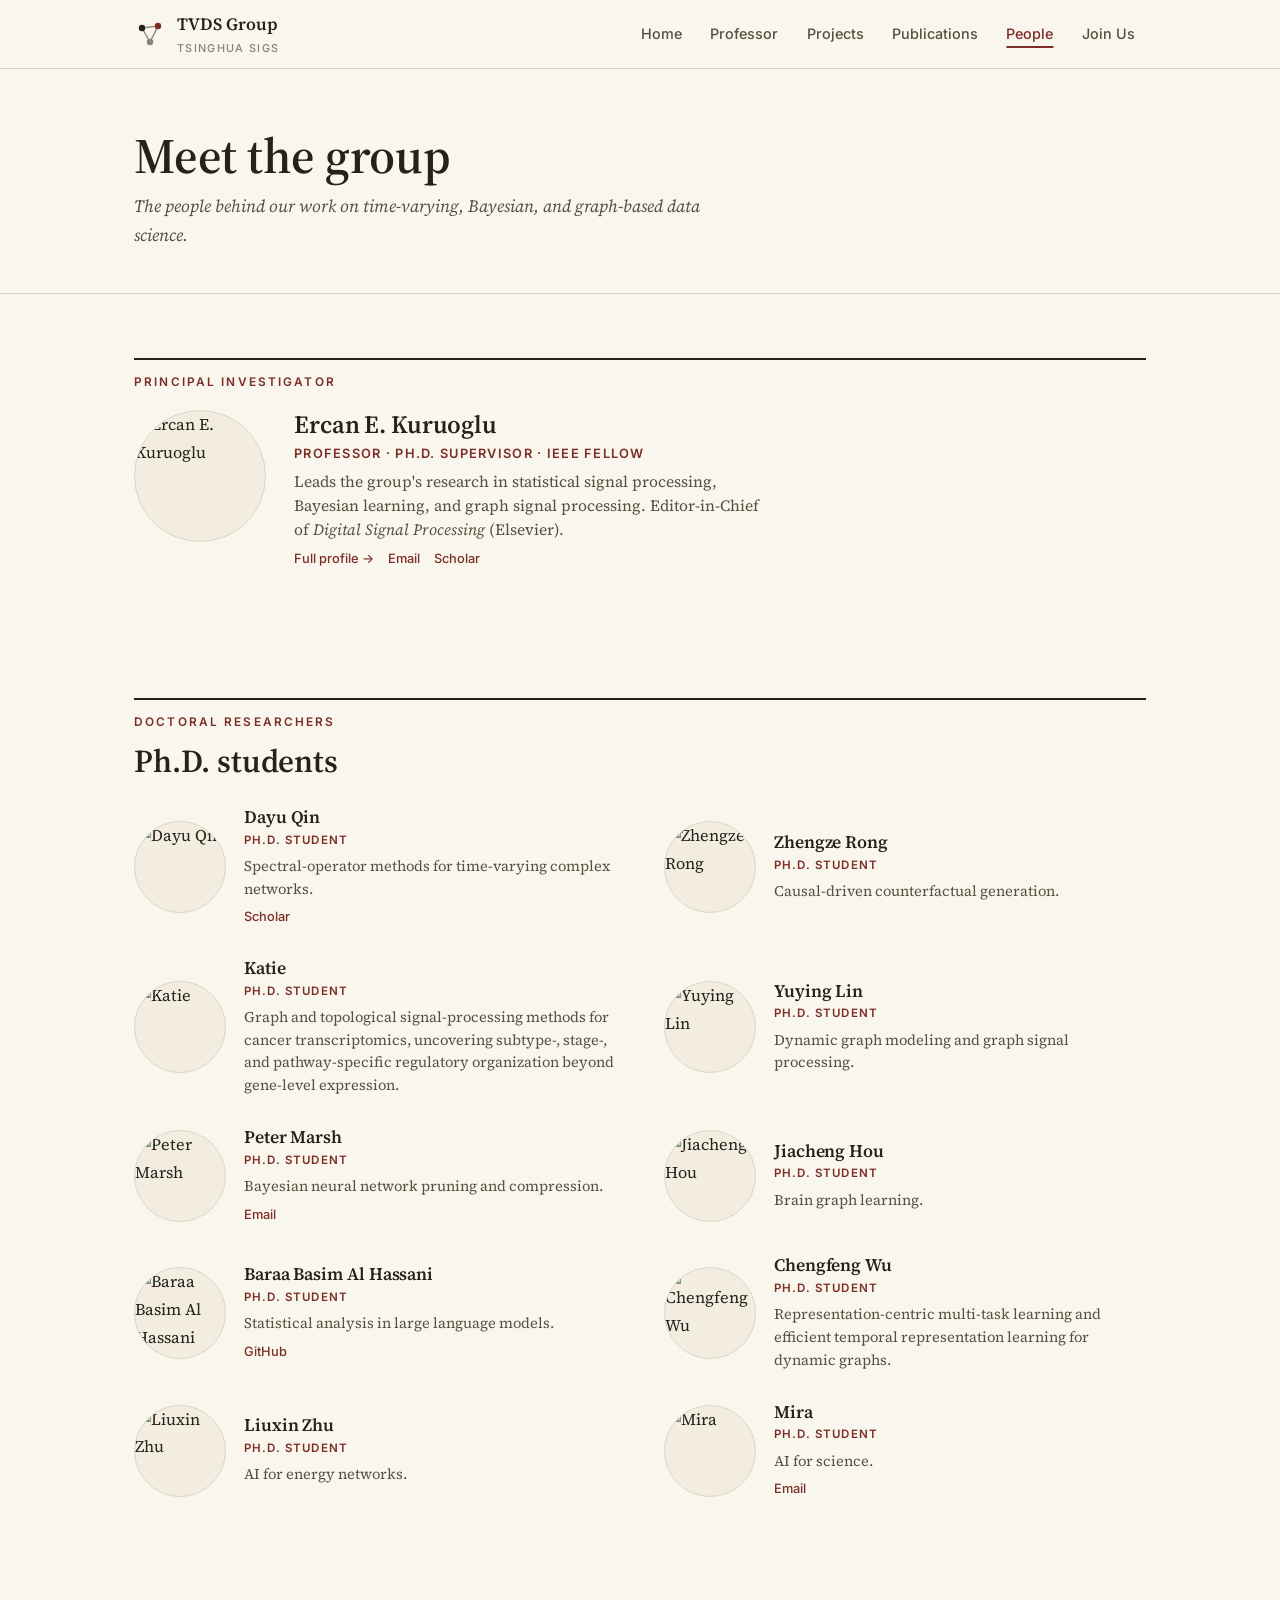
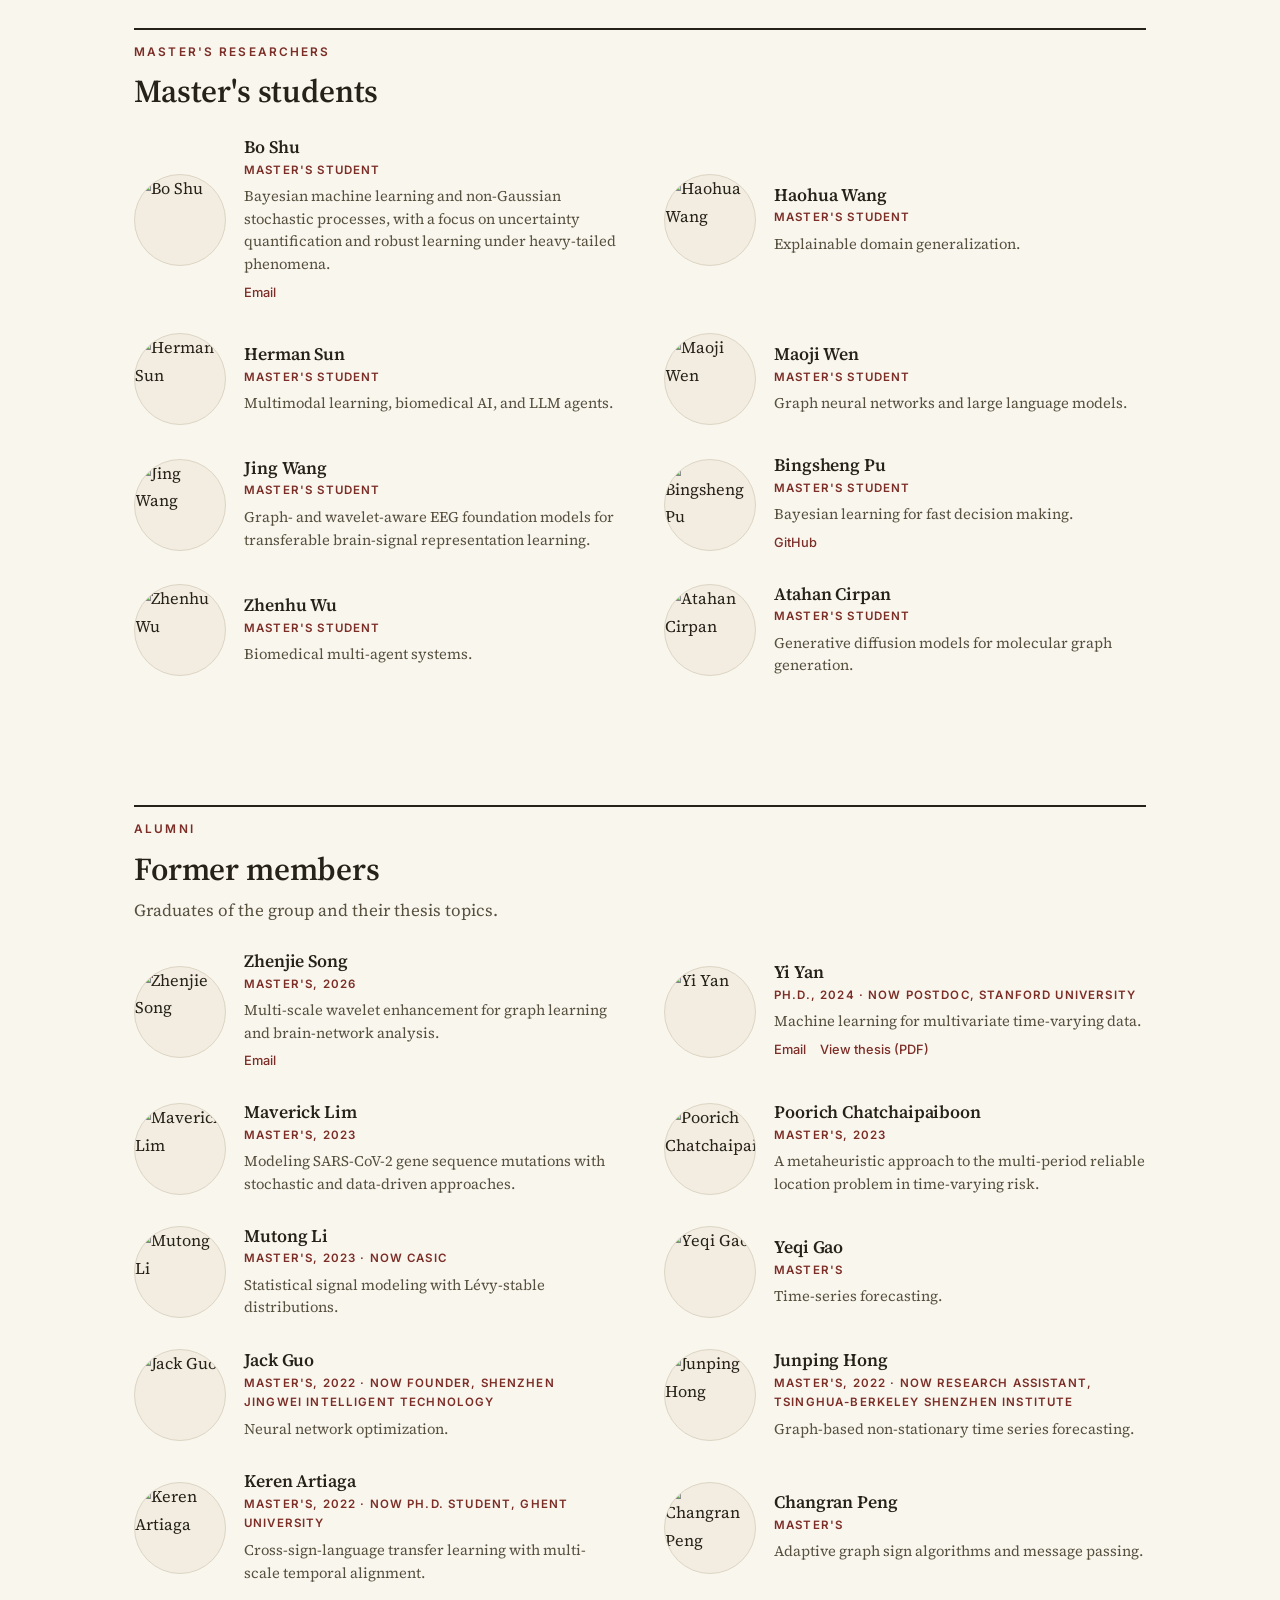
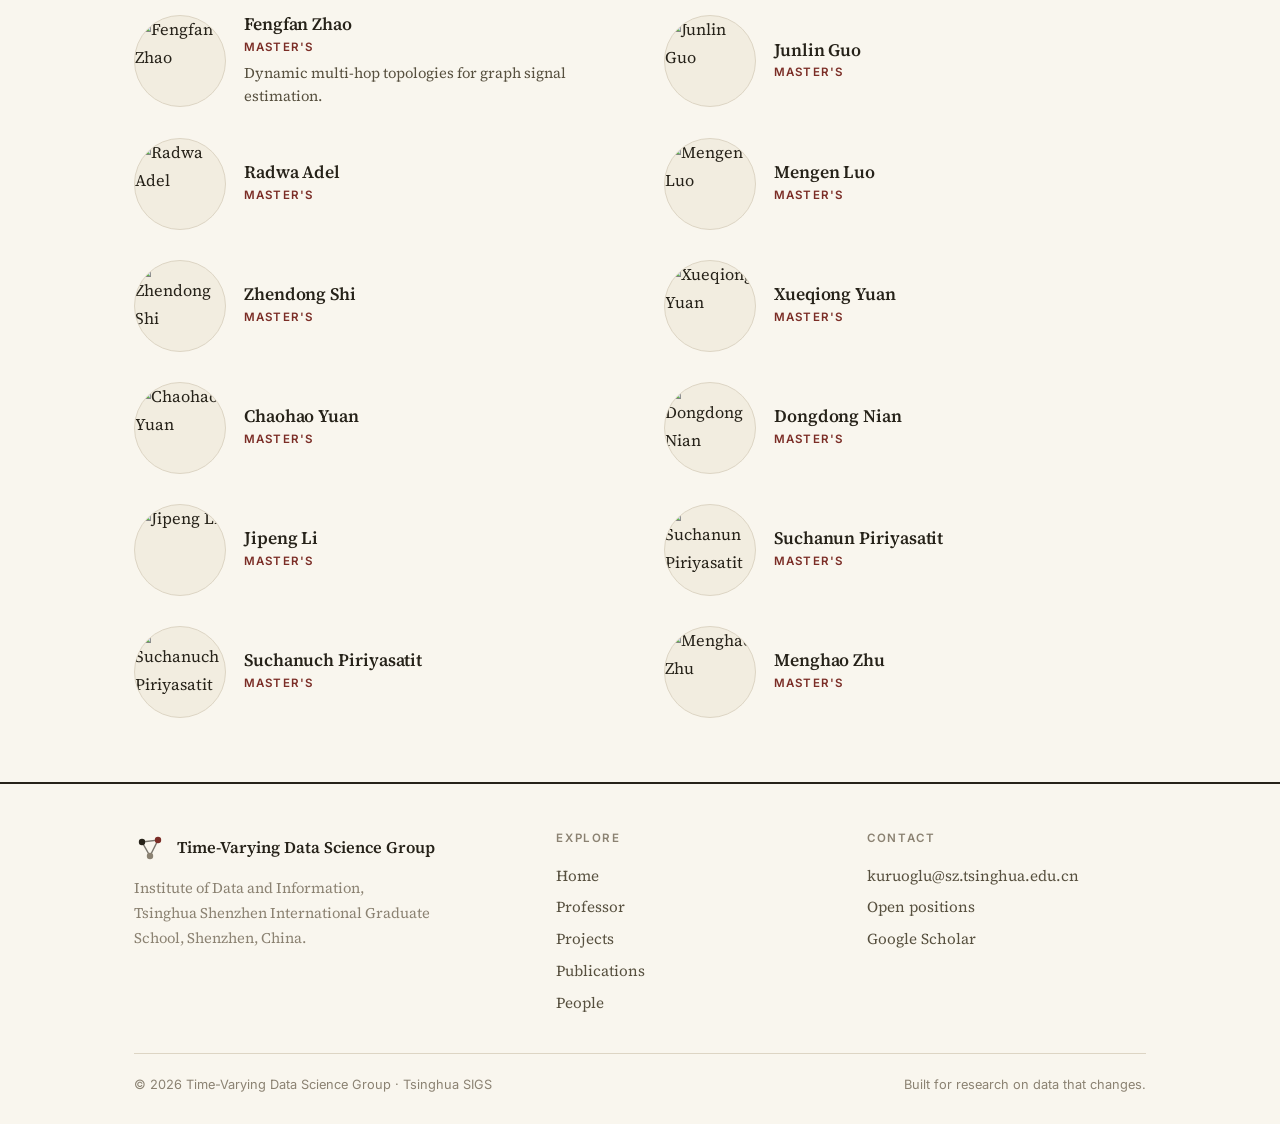
==== commit e2342277: "Mock up research-journal look: warm paper, serif prose, print-style rules" ====
--- a/people.html
+++ b/people.html
@@ -8,9 +8,9 @@
   <meta name="description" content="Members of the Time-Varying Data Science Group at Tsinghua SIGS — the PI, PhD students, Master's students, and alumni." />
   <link rel="preconnect" href="https://fonts.googleapis.com" />
   <link rel="preconnect" href="https://fonts.gstatic.com" crossorigin />
-  <link href="https://fonts.googleapis.com/css2?family=Inter:wght@400;500;600&family=Source+Serif+4:opsz,wght@8..60,400;8..60,600&display=swap" rel="stylesheet" />
+  <link href="https://fonts.googleapis.com/css2?family=Inter:wght@400;500;600&family=Source+Serif+4:ital,opsz,wght@0,8..60,400;0,8..60,600;1,8..60,400;1,8..60,600&display=swap" rel="stylesheet" />
   <link rel="stylesheet" href="assets/css/style.css" />
-  <link rel="icon" href="data:image/svg+xml,%3Csvg xmlns='http://www.w3.org/2000/svg' viewBox='0 0 32 32'%3E%3Ccircle cx='8' cy='10' r='3' fill='%2336506e'/%3E%3Ccircle cx='24' cy='8' r='3' fill='%2346607e'/%3E%3Ccircle cx='16' cy='24' r='3' fill='%235e7c97'/%3E%3C/svg%3E" />
+  <link rel="icon" href="data:image/svg+xml,%3Csvg xmlns='http://www.w3.org/2000/svg' viewBox='0 0 32 32'%3E%3Ccircle cx='8' cy='10' r='3' fill='%23262219'/%3E%3Ccircle cx='24' cy='8' r='3' fill='%237b2d26'/%3E%3Ccircle cx='16' cy='24' r='3' fill='%238b8272'/%3E%3C/svg%3E" />
 </head>
 <body>
 
@@ -18,8 +18,8 @@
     <div class="container nav__inner">
       <a href="index.html" class="brand">
         <svg class="brand__mark" viewBox="0 0 32 32" aria-hidden="true">
-          <path d="M8 10 24 8 16 24Z" stroke="#36506e" stroke-width="1.4" fill="none" opacity=".5"/>
-          <circle cx="8" cy="10" r="3.2" fill="#36506e"/><circle cx="24" cy="8" r="3.2" fill="#46607e"/><circle cx="16" cy="24" r="3.2" fill="#5e7c97"/>
+          <path d="M8 10 24 8 16 24Z" stroke="#262219" stroke-width="1.4" fill="none" opacity=".5"/>
+          <circle cx="8" cy="10" r="3.2" fill="#262219"/><circle cx="24" cy="8" r="3.2" fill="#7b2d26"/><circle cx="16" cy="24" r="3.2" fill="#8b8272"/>
         </svg>
         <span>TVDS Group<span class="brand__sub">Tsinghua SIGS</span></span>
       </a>
@@ -490,12 +490,12 @@
         <div>
           <div class="footer__brand">
             <svg class="brand__mark" viewBox="0 0 32 32" aria-hidden="true">
-              <path d="M8 10 24 8 16 24Z" stroke="#6d86a6" stroke-width="1.4" fill="none" opacity=".6"/>
-              <circle cx="8" cy="10" r="3.2" fill="#4b647f"/><circle cx="24" cy="8" r="3.2" fill="#7e96b3"/><circle cx="16" cy="24" r="3.2" fill="#9db3c9"/>
+              <path d="M8 10 24 8 16 24Z" stroke="#262219" stroke-width="1.4" fill="none" opacity=".6"/>
+              <circle cx="8" cy="10" r="3.2" fill="#262219"/><circle cx="24" cy="8" r="3.2" fill="#7b2d26"/><circle cx="16" cy="24" r="3.2" fill="#8b8272"/>
             </svg>
             Time-Varying Data Science Group
           </div>
-          <p style="color:#8b94c4; font-size:.92rem; max-width:38ch;">Institute of Data and Information,<br/>Tsinghua Shenzhen International Graduate School, Shenzhen, China.</p>
+          <p>Institute of Data and Information,<br/>Tsinghua Shenzhen International Graduate School, Shenzhen, China.</p>
         </div>
         <div>
           <h4>Explore</h4>
--- a/assets/css/style.css
+++ b/assets/css/style.css
@@ -1,31 +1,28 @@
 /* =================================================================
    Time-Varying Data Science (TVDS) Group — Design System
-   Simple, human, editorial. Neutrals + a single slate accent.
+   "Research journal" look: warm paper, serif-led type, print rules.
    ================================================================= */
 
 :root {
-  /* Palette — neutral paper + one accent */
-  --ink: #1b2230;
-  --ink-soft: #4b5563;
-  --muted: #8a919c;
-  --line: #e6e5e0;
-  --bg: #ffffff;
-  --bg-soft: #f6f5f2;   /* warm paper */
-  --bg-deep: #1b232e;   /* footer */
-
-  --accent: #35506e;
-  --accent-dark: #27405a;
-  --accent-soft: #eef1f4;
-
-  /* Type — serif headings, sans body */
-  --font-head: "Source Serif 4", Georgia, "Times New Roman", serif;
-  --font-body: "Inter", system-ui, -apple-system, "Segoe UI", sans-serif;
-
-  /* Geometry */
-  --radius: 12px;
-  --radius-sm: 8px;
-  --maxw: 1080px;
-  --shadow: 0 8px 24px -16px rgba(20, 30, 45, 0.18);
+  /* Palette — cream paper, warm ink, one oxblood accent */
+  --ink: #262219;
+  --ink-soft: #57503f;
+  --muted: #8b8272;
+  --line: #ddd5c4;
+  --bg: #f9f6ee;
+  --bg-soft: #f2ede0;
+
+  --accent: #7b2d26;
+  --accent-dark: #5e211c;
+  --accent-soft: #f0e4dc;
+
+  /* Type — serif prose, sans for interface labels */
+  --font-serif: "Source Serif 4", Georgia, "Times New Roman", serif;
+  --font-ui: "Inter", system-ui, -apple-system, "Segoe UI", sans-serif;
+
+  /* Geometry — flat, print-like */
+  --radius: 2px;
+  --maxw: 1060px;
 }
 
 * { box-sizing: border-box; }
@@ -34,15 +31,16 @@
 
 body {
   margin: 0;
-  font-family: var(--font-body);
+  font-family: var(--font-serif);
+  font-size: 1.02rem;
   color: var(--ink);
   background: var(--bg);
-  line-height: 1.65;
+  line-height: 1.7;
   -webkit-font-smoothing: antialiased;
 }
 
 h1, h2, h3, h4 {
-  font-family: var(--font-head); line-height: 1.2; color: var(--ink);
+  font-family: var(--font-serif); line-height: 1.18; color: var(--ink);
   margin: 0 0 .5em; font-weight: 600; letter-spacing: -0.005em;
 }
 h1 { font-size: clamp(2.1rem, 4.5vw, 3.1rem); }
@@ -55,51 +53,61 @@
 
 img { max-width: 100%; display: block; }
 
+::selection { background: var(--accent-soft); }
+
 .container { width: 100%; max-width: var(--maxw); margin-inline: auto; padding-inline: 24px; }
 
-.section { padding: 72px 0; }
-.section--soft { background: var(--bg-soft); }
+.section { padding: 64px 0; }
+.section--soft { background: transparent; }
+
+/* Journal section head: heavy rule + small-caps label */
 .section__eyebrow {
-  font-family: var(--font-body);
+  font-family: var(--font-ui);
   text-transform: uppercase;
-  letter-spacing: .14em;
-  font-size: .76rem;
+  letter-spacing: .18em;
+  font-size: .74rem;
   font-weight: 600;
-  color: var(--muted);
-  margin-bottom: .6rem;
-}
-.section__lead { color: var(--ink-soft); max-width: 64ch; font-size: 1.06rem; }
+  color: var(--accent);
+  border-top: 2px solid var(--ink);
+  padding-top: 12px;
+  margin-bottom: .7rem;
+}
+.section__lead { color: var(--ink-soft); max-width: 62ch; font-size: 1.06rem; }
 
 /* ---------- Buttons ---------- */
 .btn {
   display: inline-flex; align-items: center; gap: .5rem;
-  font-family: var(--font-body); font-weight: 500; font-size: .95rem;
-  padding: .7rem 1.25rem; border-radius: 6px; border: 1px solid transparent;
+  font-family: var(--font-ui); font-weight: 600; font-size: .78rem;
+  text-transform: uppercase; letter-spacing: .1em;
+  padding: .8rem 1.4rem; border-radius: var(--radius); border: 1px solid transparent;
   cursor: pointer; transition: background .18s ease, border-color .18s ease, color .18s ease;
 }
-.btn--primary { background: var(--accent); color: #fff; }
-.btn--primary:hover { background: var(--accent-dark); color: #fff; }
-.btn--ghost { background: transparent; color: var(--ink); border-color: var(--line); }
+.btn--primary { background: var(--ink); color: var(--bg); }
+.btn--primary:hover { background: var(--accent); color: var(--bg); }
+.btn--ghost { background: transparent; color: var(--ink); border-color: var(--ink); }
 .btn--ghost:hover { border-color: var(--accent); color: var(--accent); }
 
-/* ---------- Navbar (flat, solid) ---------- */
+/* ---------- Navbar (paper, hairline) ---------- */
 .nav {
   position: sticky; top: 0; z-index: 50;
-  background: #fff; border-bottom: 1px solid var(--line);
+  background: var(--bg); border-bottom: 1px solid var(--line);
 }
 .nav__inner { display: flex; align-items: center; justify-content: space-between; height: 68px; }
-.brand { display: flex; align-items: center; gap: .7rem; font-family: var(--font-head); font-weight: 600; color: var(--ink); font-size: 1.05rem; }
+.brand { display: flex; align-items: center; gap: .7rem; font-family: var(--font-serif); font-weight: 600; color: var(--ink); font-size: 1.08rem; }
 .brand:hover { color: var(--ink); }
 .brand__mark { width: 32px; height: 32px; flex: none; }
-.brand__sub { display: block; font-size: .72rem; font-weight: 400; color: var(--muted); letter-spacing: .04em; }
-
-.nav__links { display: flex; align-items: center; gap: 2px; list-style: none; margin: 0; padding: 0; }
+.brand__sub { display: block; font-family: var(--font-ui); font-size: .68rem; font-weight: 500; color: var(--muted); letter-spacing: .12em; text-transform: uppercase; }
+
+.nav__links { display: flex; align-items: center; gap: 6px; list-style: none; margin: 0; padding: 0; }
 .nav__links a {
-  display: inline-block; padding: .5rem .85rem; border-radius: 6px;
-  color: var(--ink-soft); font-weight: 500; font-size: .95rem;
-}
-.nav__links a:hover { background: var(--bg-soft); color: var(--ink); }
-.nav__links a.active { color: var(--accent); }
+  display: inline-block; padding: .5rem .7rem;
+  font-family: var(--font-ui); color: var(--ink-soft); font-weight: 500; font-size: .9rem;
+}
+.nav__links a:hover { color: var(--accent); }
+.nav__links a.active {
+  color: var(--accent);
+  text-decoration: underline; text-underline-offset: 7px; text-decoration-thickness: 2px;
+}
 
 .nav__toggle { display: none; background: none; border: 0; cursor: pointer; padding: 8px; }
 .nav__toggle span { display: block; width: 24px; height: 2px; background: var(--ink); margin: 5px 0; transition: .25s; border-radius: 2px; }
@@ -109,152 +117,197 @@
   .nav__links {
     position: absolute; top: 68px; left: 0; right: 0;
     flex-direction: column; align-items: stretch; gap: 2px;
-    background: #fff; border-bottom: 1px solid var(--line);
-    padding: 12px 16px; box-shadow: var(--shadow);
+    background: var(--bg); border-bottom: 1px solid var(--line);
+    padding: 12px 16px;
     transform: translateY(-12px); opacity: 0; pointer-events: none; transition: .2s;
   }
   .nav__links.open { transform: translateY(0); opacity: 1; pointer-events: auto; }
 }
 
-/* ---------- Hero (group photo) ---------- */
-.hero { position: relative; color: #fff; background: #1b232e center / cover no-repeat; }
-.hero::after {
-  content: ""; position: absolute; inset: 0;
-  background: linear-gradient(180deg, rgba(22,30,42,.55) 0%, rgba(22,30,42,.78) 100%);
-}
-.hero__inner { position: relative; z-index: 2; min-height: 52vh; display: flex; flex-direction: column; justify-content: center; padding: 92px 0 80px; }
-.hero h1 { color: #fff; max-width: 22ch; }
-.hero__lead { color: #e6eaf0; font-size: 1.15rem; max-width: 54ch; margin-bottom: 1.7rem; }
-.hero__cta { display: flex; gap: .8rem; flex-wrap: wrap; }
-.hero .btn--ghost { color: #fff; border-color: rgba(255,255,255,.5); }
-.hero .btn--ghost:hover { background: rgba(255,255,255,.12); border-color: #fff; color: #fff; }
-.hero__affil { margin-top: 2rem; color: #c6ccd6; font-size: .9rem; margin-bottom: 0; }
+/* ---------- Group photo hero + caption ---------- */
+.photohero { margin: 0; border-bottom: 1px solid var(--line); padding-bottom: 10px; }
+.photohero img { width: 100%; height: clamp(340px, 56vh, 640px); object-fit: cover; object-position: center 28%; display: block; }
+.photohero figcaption { font-style: italic; color: var(--muted); font-size: .9rem; padding-top: 10px; }
+@media (max-width: 640px) { .photohero img { height: clamp(240px, 44vh, 360px); } }
+
+/* ---------- Masthead (centered nameplate) ---------- */
+.masthead { padding: 58px 0 66px; text-align: center; }
+.masthead__inner { max-width: 800px; margin-inline: auto; }
+.masthead .eyebrow {
+  font-family: var(--font-ui); text-transform: uppercase; letter-spacing: .18em;
+  font-size: .74rem; font-weight: 600; color: var(--accent);
+  margin-bottom: 1.2rem; display: inline-flex; align-items: center; gap: .8rem;
+}
+.masthead .eyebrow::before,
+.masthead .eyebrow::after { content: ""; width: 30px; height: 1px; background: var(--accent); }
+.masthead h1 { font-size: clamp(2.3rem, 5vw, 3.4rem); margin-inline: auto; margin-bottom: .5em; max-width: 20ch; }
+.masthead__lead {
+  font-size: 1.16rem; font-style: italic; color: var(--ink-soft);
+  max-width: 56ch; margin: 0 auto 1.9rem;
+}
+.masthead__lead a { font-style: normal; }
+.masthead__cta { display: flex; gap: .8rem; flex-wrap: wrap; justify-content: center; }
+.masthead__affil {
+  margin-top: 2rem; margin-bottom: 0; color: var(--muted);
+  font-family: var(--font-ui); font-size: .82rem; letter-spacing: .04em;
+}
+
+/* ---------- Research themes ---------- */
+.themes { display: grid; grid-template-columns: repeat(3, 1fr); gap: 40px; margin-top: 34px; }
+@media (max-width: 760px) { .themes { grid-template-columns: 1fr; gap: 28px; } }
+.theme { border-top: 1px solid var(--ink); padding-top: 16px; }
+.theme__num {
+  font-family: var(--font-ui); color: var(--accent); font-size: .74rem;
+  font-weight: 600; letter-spacing: .14em; text-transform: uppercase;
+}
+.theme__num::before { content: "No. "; }
+.theme h3 { margin: .5rem 0 .4rem; font-size: 1.16rem; }
+.theme p { color: var(--ink-soft); font-size: .96rem; margin: 0; }
+
+/* ---------- Meet the team / join strips ---------- */
+.teamcta { text-align: center; }
+.teamcta .section__eyebrow { border-top: 0; padding-top: 0; }
+.teamcta h2 { margin-bottom: .4rem; }
+.teamcta .section__lead { margin-inline: auto; }
+
+.joinstrip { text-align: center; border-top: 1px solid var(--line); padding-top: 56px; }
+.joinstrip h2 { margin-bottom: .4rem; }
+.joinstrip p { color: var(--ink-soft); max-width: 56ch; margin: 0 auto 1.4rem; }
 
 /* ---------- Tags ---------- */
 .tags { display: flex; flex-wrap: wrap; gap: 8px; margin-top: 14px; }
 .tag {
-  font-size: .8rem; font-weight: 500; color: var(--ink-soft);
-  padding: .28rem .7rem; border-radius: 999px; background: var(--bg-soft); border: 1px solid var(--line);
-}
-
-/* ---------- Member wall (home) ---------- */
-.members {
-  display: grid; grid-template-columns: repeat(auto-fill, minmax(146px, 1fr));
-  gap: 30px 20px; margin-top: 30px;
-}
-.member { text-align: center; }
-.member__photo {
-  width: 108px; height: 108px; border-radius: 50%; object-fit: cover;
-  margin: 0 auto 12px; border: 1px solid var(--line); background: var(--bg-soft);
-}
-.member__name { font-family: var(--font-head); font-weight: 600; font-size: 1rem; margin: 0; color: var(--ink); }
-.member__role { color: var(--muted); font-size: .84rem; margin: .1rem 0 0; }
-
-/* ---------- Project preview cards (home) ---------- */
-.pcards { display: grid; grid-template-columns: repeat(2, 1fr); gap: 24px; margin-top: 30px; }
-@media (max-width: 720px) { .pcards { grid-template-columns: 1fr; } }
+  font-family: var(--font-ui); font-size: .78rem; font-weight: 500; color: var(--ink-soft);
+  padding: .28rem .7rem; border-radius: var(--radius); background: var(--bg-soft); border: 1px solid var(--line);
+}
+
+/* ---------- Article teasers (home) ---------- */
+.pcards { display: grid; grid-template-columns: repeat(2, 1fr); gap: 18px 56px; margin-top: 30px; }
+@media (max-width: 720px) { .pcards { grid-template-columns: 1fr; gap: 10px; } }
 .pcard {
   display: flex; flex-direction: column;
-  border: 1px solid var(--line); border-radius: var(--radius); background: #fff;
-  padding: 26px 26px 22px; transition: border-color .18s ease, box-shadow .18s ease, transform .18s ease;
-}
-.pcard:hover { border-color: #d6d5cd; box-shadow: var(--shadow); transform: translateY(-2px); }
-.pcard__area { font-size: .74rem; text-transform: uppercase; letter-spacing: .12em; font-weight: 600; color: var(--accent); margin-bottom: .5rem; }
-.pcard__title { font-family: var(--font-head); font-weight: 600; font-size: 1.18rem; color: var(--ink); margin: 0 0 .3rem; }
-.pcard__people { color: var(--muted); font-size: .86rem; margin: 0 0 .7rem; }
-.pcard__desc { color: var(--ink-soft); font-size: .95rem; margin: 0 0 1rem; }
-.pcard__cue { margin-top: auto; color: var(--accent); font-weight: 600; font-size: .9rem; }
+  border-top: 1px solid var(--ink);
+  padding: 20px 0 22px;
+}
+.pcard__area {
+  font-family: var(--font-ui); font-size: .72rem; text-transform: uppercase;
+  letter-spacing: .14em; font-weight: 600; color: var(--accent); margin-bottom: .55rem;
+}
+.pcard__title { font-family: var(--font-serif); font-weight: 600; font-size: 1.3rem; line-height: 1.25; color: var(--ink); margin: 0 0 .3rem; transition: color .15s ease; }
+.pcard:hover .pcard__title { color: var(--accent); }
+.pcard__people { font-style: italic; color: var(--ink-soft); font-size: .92rem; margin: 0 0 .7rem; }
+.pcard__desc { color: var(--ink-soft); font-size: .96rem; margin: 0 0 1rem; }
+.pcard__cue {
+  margin-top: auto; font-family: var(--font-ui); color: var(--accent);
+  font-weight: 600; font-size: .76rem; text-transform: uppercase; letter-spacing: .12em;
+}
 .pcard:hover .pcard__cue { color: var(--accent-dark); }
 
-/* ---------- Projects page ---------- */
-.project { padding: 48px 0; border-top: 1px solid var(--line); }
-.project:first-of-type { border-top: 0; padding-top: 6px; }
-.project h2 { scroll-margin-top: 90px; margin-bottom: .35rem; }
-.project__area { font-size: .76rem; text-transform: uppercase; letter-spacing: .12em; font-weight: 600; color: var(--accent); margin-bottom: .55rem; }
-.project__lead { color: var(--ink-soft); font-size: 1.04rem; max-width: 68ch; }
-.project__people { font-size: .92rem; color: var(--ink-soft); margin: .2rem 0 0; }
-.project__people b { color: var(--accent); font-weight: 600; }
+/* ---------- Projects page: articles ---------- */
+.project { padding: 46px 0; border-top: 1px solid var(--line); }
+.project:first-of-type { border-top: 0; padding-top: 10px; }
+.project h2 { scroll-margin-top: 90px; margin-bottom: .3rem; font-size: clamp(1.6rem, 3vw, 2.1rem); }
+.project__area {
+  font-family: var(--font-ui); font-size: .72rem; text-transform: uppercase;
+  letter-spacing: .14em; font-weight: 600; color: var(--accent); margin-bottom: .6rem;
+}
+.project__lead { color: var(--ink-soft); font-size: 1.05rem; max-width: 68ch; }
+.project__people { font-style: italic; color: var(--ink-soft); font-size: .96rem; margin: .15rem 0 0; }
+.project__people b {
+  font-family: var(--font-ui); font-style: normal; font-weight: 600;
+  text-transform: uppercase; letter-spacing: .12em; font-size: .7rem; color: var(--muted);
+  margin-right: .3rem;
+}
 
 .project__figure {
-  margin: 26px 0 4px; border: 1px solid var(--line); border-radius: var(--radius);
-  overflow: hidden; background: var(--bg-soft);
-}
-.project__figure img { width: 100%; height: auto; display: block; }
-.project__figcaption { color: var(--muted); font-size: .85rem; margin: 12px 0 0; max-width: 68ch; }
+  margin: 28px 0 4px; border: 1px solid var(--line); border-radius: var(--radius);
+  background: #fff; padding: 20px; text-align: center;
+}
+.project__figure img { width: auto; max-width: 100%; height: auto; max-height: 560px; margin: 0 auto; display: block; }
+.project__figcaption { font-style: italic; color: var(--muted); font-size: .9rem; margin: 12px 0 0; max-width: 68ch; }
 
 .project__meta-label {
-  display: block; text-transform: uppercase; letter-spacing: .12em;
-  font-size: .72rem; font-weight: 600; color: var(--muted); margin: 26px 0 12px;
-}
-.project__outputs { display: flex; flex-direction: column; gap: 10px; max-width: 760px; }
-.output {
-  display: block; padding: 13px 16px; border: 1px solid var(--line);
-  border-radius: var(--radius-sm); background: #fff;
-  transition: border-color .18s ease, box-shadow .18s ease, transform .18s ease;
-}
-.output:hover { border-color: var(--accent); box-shadow: var(--shadow); transform: translateY(-1px); }
-.output__title { display: block; font-family: var(--font-head); font-weight: 600; color: var(--ink); font-size: .98rem; line-height: 1.35; }
-.output__meta { display: block; color: var(--muted); font-size: .85rem; font-style: italic; margin-top: 3px; }
-.output__cue { color: var(--accent); font-weight: 600; font-style: normal; }
-.output--plain { color: var(--ink-soft); }
-.output--plain:hover { border-color: var(--line); box-shadow: none; transform: none; }
+  display: block; font-family: var(--font-ui); text-transform: uppercase; letter-spacing: .14em;
+  font-size: .7rem; font-weight: 600; color: var(--muted); margin: 26px 0 4px;
+}
+
+/* Outputs as a references list */
+.project__outputs { display: flex; flex-direction: column; max-width: 780px; }
+.output { display: block; padding: 13px 0; border-bottom: 1px solid var(--line); }
+.output__title { display: block; font-family: var(--font-serif); font-weight: 600; color: var(--ink); font-size: 1rem; line-height: 1.4; transition: color .15s ease; }
+a.output:hover .output__title { color: var(--accent); }
+.output__meta { display: block; color: var(--muted); font-size: .9rem; font-style: italic; margin-top: 2px; }
+.output__cue {
+  font-family: var(--font-ui); color: var(--accent); font-weight: 600;
+  font-style: normal; font-size: .76rem; text-transform: uppercase; letter-spacing: .1em;
+}
+.output--plain .output__title { color: var(--ink-soft); }
 
 /* Secondary / compact projects */
 .subhead { margin-top: 8px; }
 .project--compact { padding: 30px 0; }
-.project--compact h3 { margin-bottom: .25rem; scroll-margin-top: 90px; }
+.project--compact h3 { margin-bottom: .2rem; scroll-margin-top: 90px; font-size: 1.35rem; }
 .project--compact .project__lead { font-size: .98rem; margin-bottom: .5rem; }
-.compact-links { display: flex; flex-wrap: wrap; gap: 8px 10px; margin-top: .4rem; }
-.compact-links a {
-  font-size: .84rem; font-weight: 500; padding: .25rem .7rem;
-  border: 1px solid var(--line); border-radius: 999px; color: var(--ink-soft);
-}
-.compact-links a:hover { border-color: var(--accent); color: var(--accent); }
+.compact-links { display: flex; flex-direction: column; gap: 4px; margin-top: .5rem; }
+.compact-links a { font-size: .92rem; font-style: italic; color: var(--ink-soft); width: fit-content; }
+.compact-links a::before { content: "— "; color: var(--muted); }
+.compact-links a:hover { color: var(--accent); }
 
 /* ---------- Publications ---------- */
 .year-head {
-  font-family: var(--font-head); font-size: 1.4rem; font-weight: 600;
-  margin: 36px 0 18px; display: flex; align-items: center; gap: 14px; color: var(--ink);
-}
-.year-head::after { content: ""; flex: 1; height: 1px; background: var(--line); }
-
-.pub { display: flex; gap: 18px; padding: 20px 0; border-bottom: 1px solid var(--line); }
+  font-family: var(--font-serif); font-size: 1.5rem; font-weight: 600;
+  margin: 40px 0 10px; display: flex; align-items: center; gap: 16px; color: var(--ink);
+}
+.year-head::after { content: ""; flex: 1; height: 2px; background: var(--ink); }
+
+.pub { display: flex; gap: 20px; padding: 18px 0; border-bottom: 1px solid var(--line); }
 .pub__badge {
-  flex: none; width: 52px; height: 52px; border-radius: 10px; display: grid; place-items: center;
-  font-family: var(--font-head); font-weight: 600; font-size: .7rem; color: #fff;
-  background: var(--accent); text-align: center; line-height: 1.1; padding: 4px;
-}
-.pub__title { font-family: var(--font-head); font-weight: 600; font-size: 1.05rem; margin: 0 0 .25rem; color: var(--ink); }
-.pub__authors { color: var(--ink-soft); font-size: .95rem; margin: 0 0 .35rem; }
+  flex: none; width: 62px; height: fit-content; padding: 7px 4px;
+  display: grid; place-items: center; text-align: center; line-height: 1.25;
+  font-family: var(--font-ui); font-weight: 600; font-size: .62rem;
+  letter-spacing: .08em; text-transform: uppercase;
+  color: var(--accent); background: transparent;
+  border: 1px solid var(--line); border-radius: var(--radius);
+  margin-top: 4px;
+}
+.pub__title { font-family: var(--font-serif); font-weight: 600; font-size: 1.05rem; line-height: 1.4; margin: 0 0 .25rem; color: var(--ink); }
+.pub__authors { color: var(--ink-soft); font-size: .95rem; margin: 0 0 .3rem; }
 .pub__authors .me { color: var(--accent); font-weight: 600; }
-.pub__venue { color: var(--muted); font-size: .9rem; font-style: italic; margin: 0; }
-.pub__links { margin-top: .5rem; display: flex; gap: 10px; flex-wrap: wrap; }
-.pub__links a { font-size: .85rem; font-weight: 500; padding: .2rem .6rem; border: 1px solid var(--line); border-radius: 8px; }
+.pub__venue { color: var(--muted); font-size: .92rem; font-style: italic; margin: 0; }
+.pub__links { margin-top: .45rem; display: flex; gap: 10px; flex-wrap: wrap; }
+.pub__links a {
+  font-family: var(--font-ui); font-size: .76rem; font-weight: 600;
+  text-transform: uppercase; letter-spacing: .08em;
+  padding: .2rem .55rem; border: 1px solid var(--line); border-radius: var(--radius);
+}
 .pub__links a:hover { border-color: var(--accent); }
 
-/* ---------- People ---------- */
+/* ---------- People (photo index) ---------- */
 .people-grid {
   display: grid; grid-template-columns: repeat(auto-fill, minmax(330px, 1fr));
-  gap: 30px 44px; margin-top: 26px;
+  gap: 30px 48px; margin-top: 26px;
 }
 @media (max-width: 560px) { .people-grid { grid-template-columns: 1fr; } }
 
 .prow { display: flex; gap: 18px; align-items: center; }
 .prow__photo {
-  width: 90px; height: 90px; border-radius: 50%; object-fit: cover; flex: none;
+  width: 92px; height: 92px; border-radius: 50%; object-fit: cover; flex: none;
   background: var(--bg-soft); border: 1px solid var(--line);
 }
-.prow__name { font-family: var(--font-head); font-size: 1.08rem; font-weight: 600; margin: 0; color: var(--ink); }
-.prow__role { color: var(--accent); font-size: .84rem; font-weight: 500; margin: .12rem 0 0; }
-.prow__bio { color: var(--ink-soft); font-size: .9rem; margin: .28rem 0 0; line-height: 1.5; }
+.prow__name { font-family: var(--font-serif); font-size: 1.1rem; font-weight: 600; margin: 0; color: var(--ink); }
+.prow__role {
+  font-family: var(--font-ui); color: var(--accent); font-size: .72rem; font-weight: 600;
+  text-transform: uppercase; letter-spacing: .1em; margin: .18rem 0 0;
+}
+.prow__bio { color: var(--ink-soft); font-size: .92rem; margin: .3rem 0 0; line-height: 1.55; }
 .prow__links { margin-top: .35rem; display: flex; gap: 14px; flex-wrap: wrap; }
-.prow__links a { font-size: .82rem; font-weight: 500; }
+.prow__links a { font-family: var(--font-ui); font-size: .8rem; font-weight: 500; }
 
 /* Featured PI row */
-.prow--lead { gap: 26px; align-items: flex-start; }
-.prow--lead .prow__photo { width: 128px; height: 128px; border-radius: 20px; }
-.prow--lead .prow__name { font-size: 1.5rem; }
-.prow--lead .prow__role { font-size: .95rem; margin-top: .2rem; }
+.prow--lead { gap: 28px; align-items: flex-start; }
+.prow--lead .prow__photo { width: 132px; height: 132px; border-radius: 50%; }
+.prow--lead .prow__name { font-size: 1.55rem; }
+.prow--lead .prow__role { font-size: .8rem; margin-top: .25rem; }
 .prow--lead .prow__bio { font-size: .98rem; max-width: 60ch; }
 @media (max-width: 560px) { .prow--lead { flex-direction: column; align-items: center; text-align: center; } }
 
@@ -262,14 +315,17 @@
 .profile { display: grid; grid-template-columns: 300px 1fr; gap: 48px; align-items: start; }
 @media (max-width: 820px) { .profile { grid-template-columns: 1fr; } }
 .profile__card {
-  background: #fff; border: 1px solid var(--line); border-radius: var(--radius);
+  background: transparent; border: 1px solid var(--line); border-radius: var(--radius);
   padding: 28px; text-align: center;
 }
 .profile__photo {
-  width: 180px; height: 180px; border-radius: 20px; margin: 0 auto 18px; object-fit: cover;
+  width: 180px; height: 180px; border-radius: 50%; margin: 0 auto 18px; object-fit: cover;
   background: var(--bg-soft); border: 1px solid var(--line);
 }
-.person__role { color: var(--accent); font-weight: 500; font-size: .92rem; margin-bottom: .5rem; }
+.person__role {
+  font-family: var(--font-ui); color: var(--accent); font-weight: 600; font-size: .76rem;
+  text-transform: uppercase; letter-spacing: .1em; margin-bottom: .5rem;
+}
 .contact-list { list-style: none; padding: 0; margin: 18px 0 0; text-align: left; }
 .contact-list li { display: flex; gap: 12px; align-items: flex-start; padding: 8px 0; font-size: .92rem; color: var(--ink-soft); }
 .contact-list svg { flex: none; color: var(--accent); margin-top: 3px; }
@@ -281,27 +337,34 @@
 /* opportunity callout */
 .callout {
   border: 1px solid var(--line); border-left: 3px solid var(--accent);
-  background: var(--bg-soft); border-radius: var(--radius-sm); padding: 22px 24px; margin: 18px 0;
+  background: var(--bg-soft); border-radius: var(--radius); padding: 22px 24px; margin: 18px 0;
 }
 .callout h3 { margin-bottom: .3rem; }
 .callout p { margin-bottom: .4rem; }
 
-/* ---------- Footer ---------- */
-.footer { background: var(--bg-deep); color: #b3bac6; padding: 54px 0 30px; }
+/* ---------- Footer (colophon) ---------- */
+.footer { background: var(--bg); border-top: 2px solid var(--ink); color: var(--ink-soft); padding: 48px 0 28px; }
 .footer__grid { display: grid; grid-template-columns: 1.4fr 1fr 1fr; gap: 32px; margin-bottom: 34px; }
 @media (max-width: 700px) { .footer__grid { grid-template-columns: 1fr; gap: 24px; } }
-.footer h4 { color: #fff; font-size: .9rem; text-transform: uppercase; letter-spacing: .1em; margin-bottom: 14px; }
-.footer a { color: #b3bac6; display: block; padding: 3px 0; font-size: .92rem; }
-.footer a:hover { color: #fff; }
-.footer__brand { display: flex; align-items: center; gap: .7rem; color: #fff; font-family: var(--font-head); font-weight: 600; margin-bottom: 12px; }
-.footer__brand + p { color: #8f97a5; font-size: .92rem; max-width: 38ch; }
-.footer__bottom { border-top: 1px solid rgba(255,255,255,.1); padding-top: 22px; font-size: .85rem; color: #8f97a5; display: flex; justify-content: space-between; flex-wrap: wrap; gap: 10px; }
+.footer h4 {
+  font-family: var(--font-ui); color: var(--muted); font-size: .72rem; font-weight: 600;
+  text-transform: uppercase; letter-spacing: .14em; margin-bottom: 14px;
+}
+.footer a { color: var(--ink-soft); display: block; padding: 3px 0; font-size: .95rem; }
+.footer a:hover { color: var(--accent); }
+.footer__brand { display: flex; align-items: center; gap: .7rem; color: var(--ink); font-family: var(--font-serif); font-weight: 600; margin-bottom: 12px; }
+.footer__brand + p { color: var(--muted); font-size: .92rem; max-width: 38ch; }
+.footer__bottom {
+  border-top: 1px solid var(--line); padding-top: 20px;
+  font-family: var(--font-ui); font-size: .8rem; color: var(--muted);
+  display: flex; justify-content: space-between; flex-wrap: wrap; gap: 10px;
+}
 
 /* ---------- Page header (interior pages) ---------- */
-.pagehead { background: var(--bg-soft); border-bottom: 1px solid var(--line); padding: 56px 0 44px; }
+.pagehead { border-bottom: 1px solid var(--line); padding: 58px 0 42px; }
 .pagehead__inner { position: relative; }
-.pagehead h1 { color: var(--ink); margin-bottom: .35rem; }
-.pagehead p { color: var(--ink-soft); max-width: 64ch; margin: 0; }
+.pagehead h1 { color: var(--ink); margin-bottom: .4rem; }
+.pagehead p { font-style: italic; color: var(--ink-soft); font-size: 1.08rem; max-width: 64ch; margin: 0; }
 .pagehead a { color: var(--accent); text-decoration: underline; }
 
 @media (prefers-reduced-motion: reduce) {
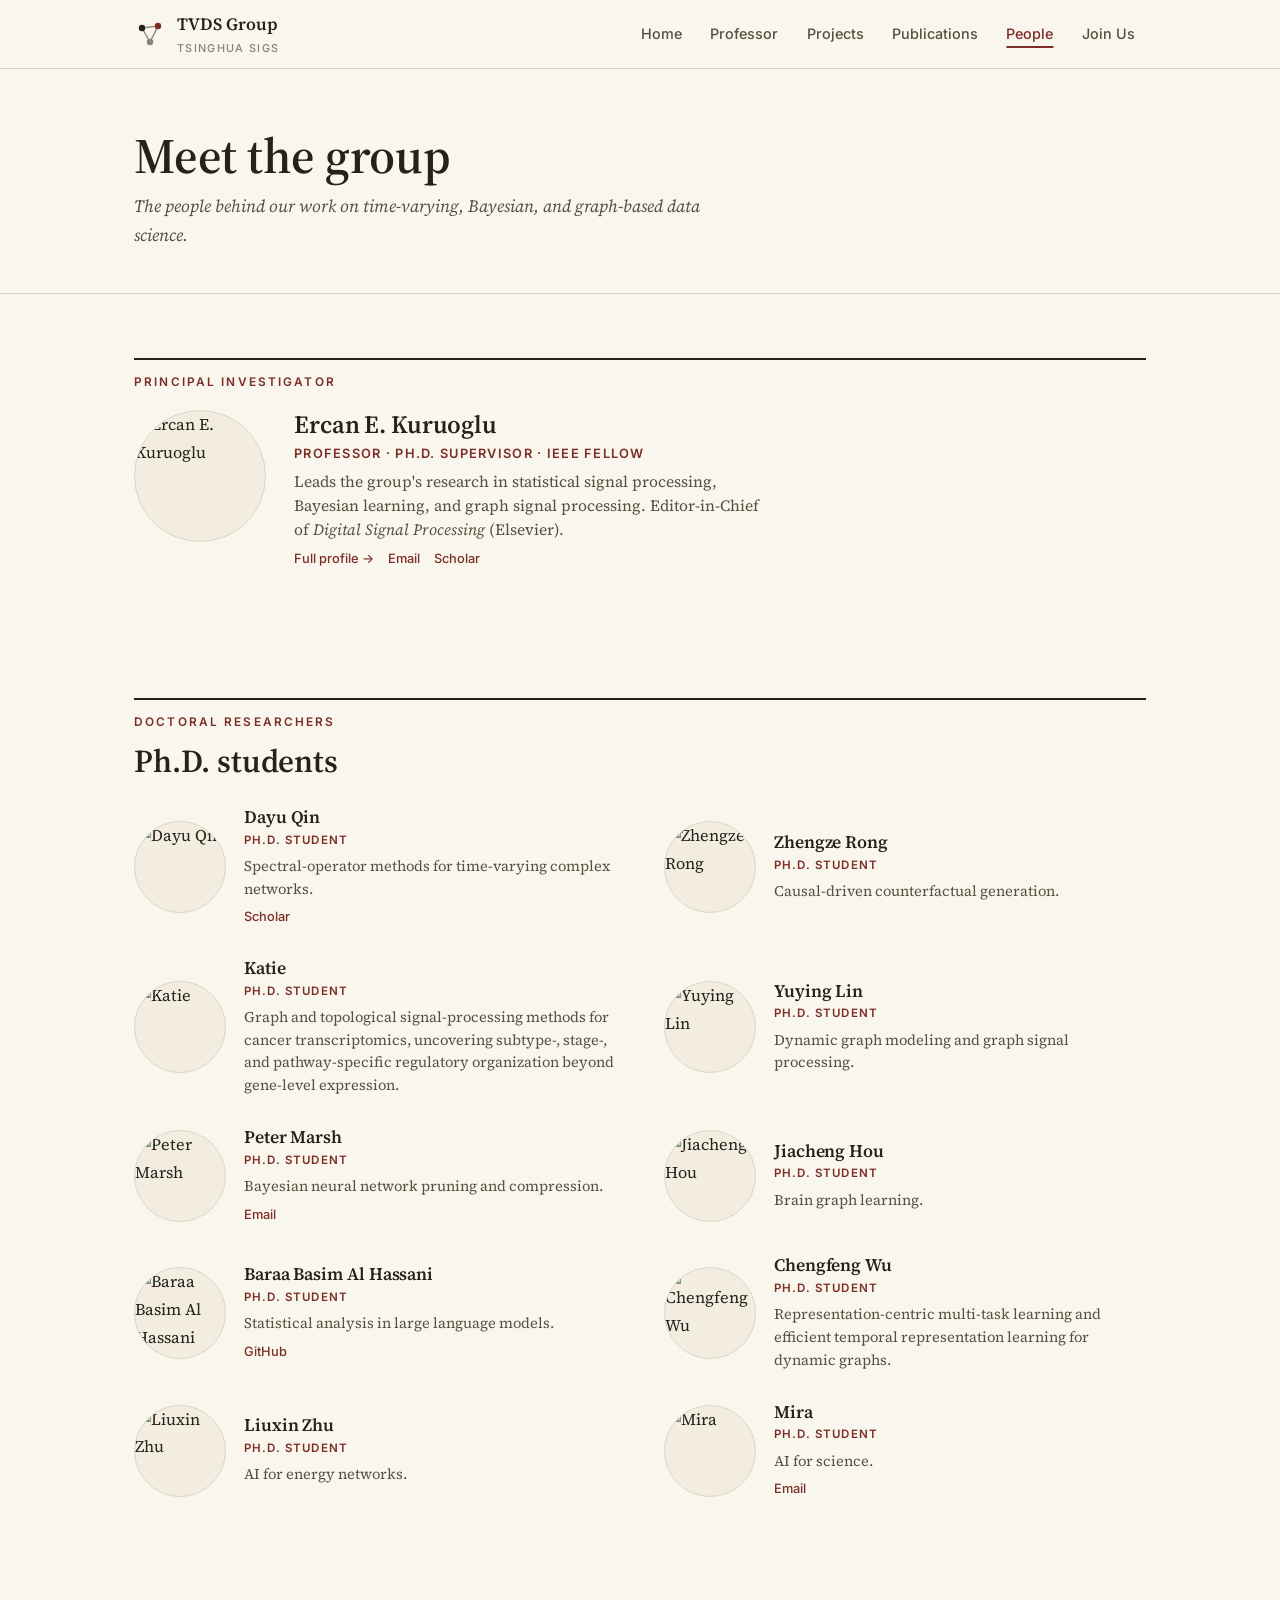
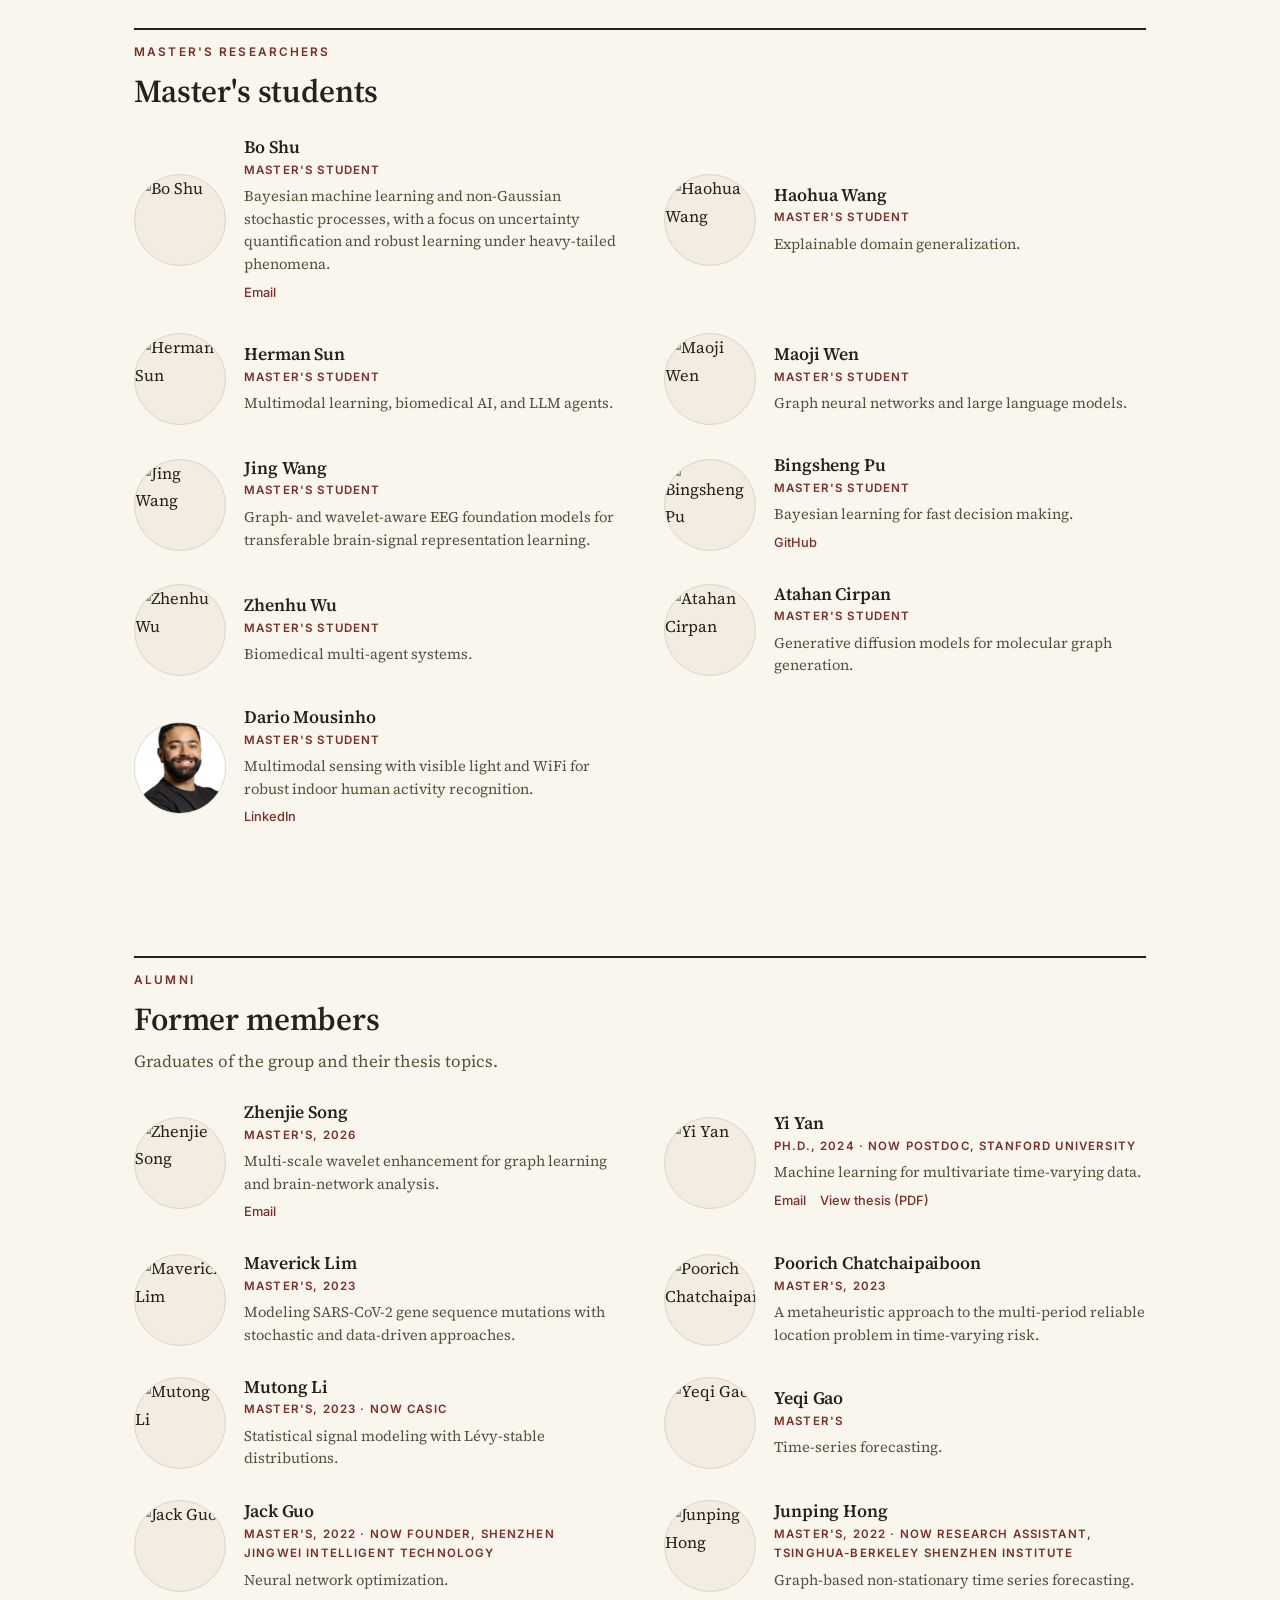
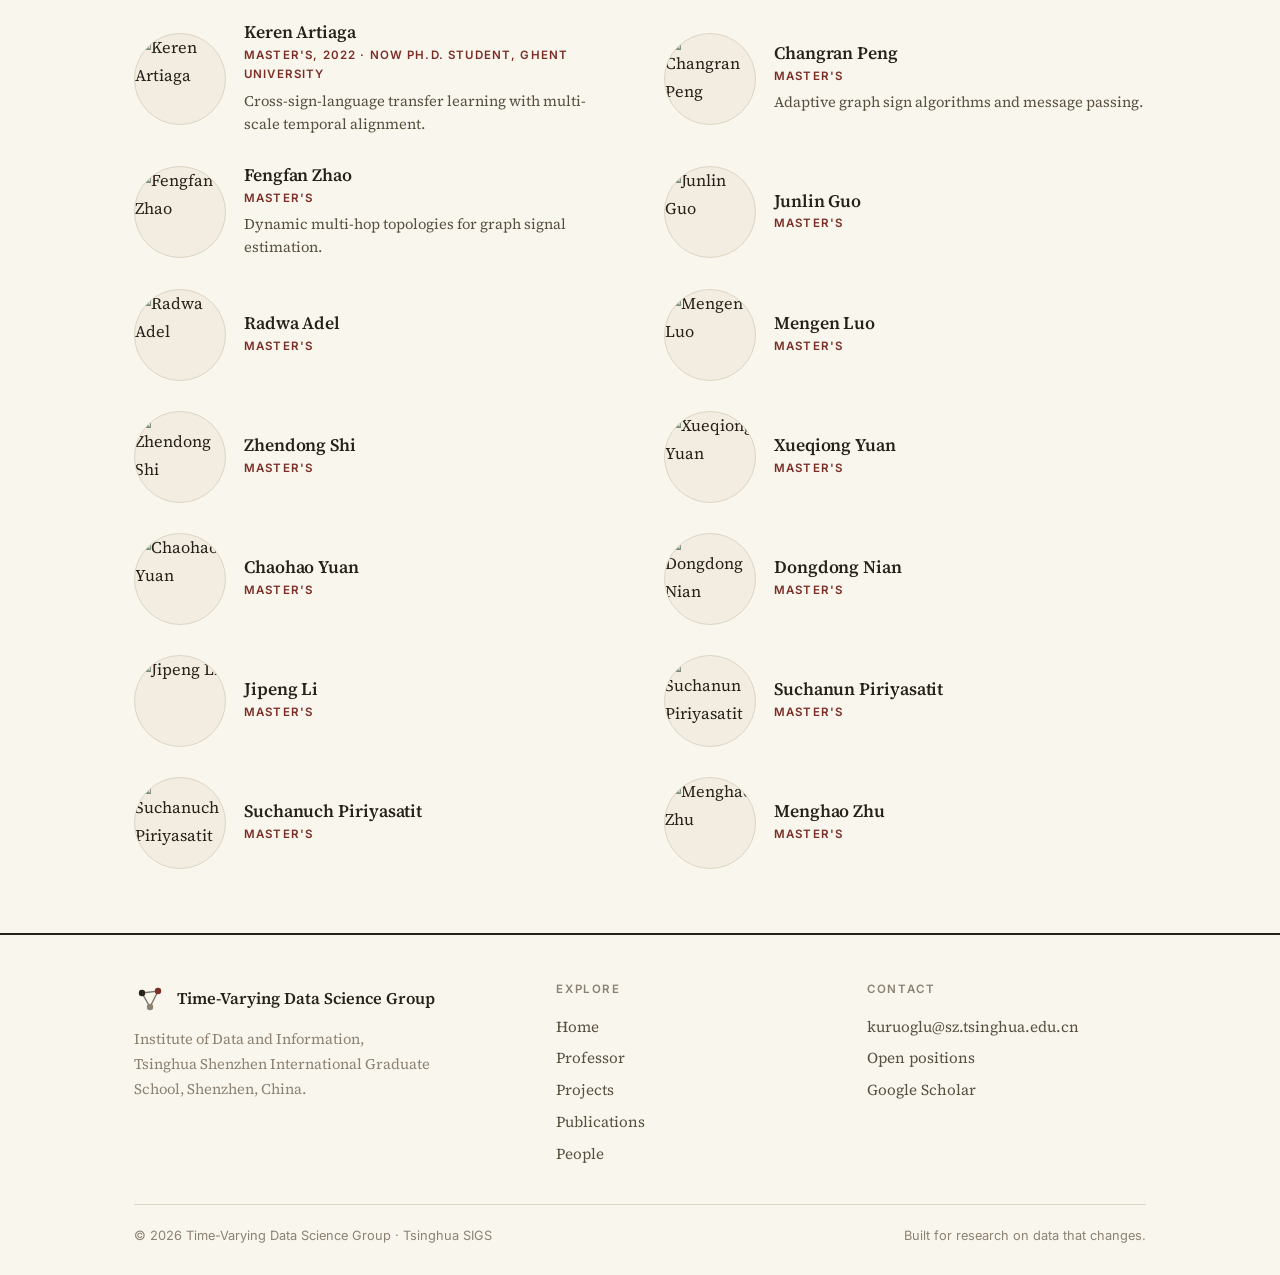
==== commit 6c9db292: "Add Dario Mousinho to the People page" ====
--- a/people.html
+++ b/people.html
@@ -262,6 +262,18 @@
           </div>
         </div>
 
+        <div class="prow">
+          <img class="prow__photo" src="assets/img/people/dario-mousinho.jpg" alt="Dario Mousinho" />
+          <div>
+            <h3 class="prow__name">Dario Mousinho</h3>
+            <p class="prow__role">Master's Student</p>
+            <p class="prow__bio">Multimodal sensing with visible light and WiFi for robust indoor human activity recognition.</p>
+            <div class="prow__links">
+              <a href="https://www.linkedin.com/in/dariomousinho/" target="_blank" rel="noopener">LinkedIn</a>
+            </div>
+          </div>
+        </div>
+
         <!-- ===== BLANK TEMPLATE — copy this block to add a member =====
         <div class="prow">
           <img class="prow__photo" src="assets/img/people/FILENAME.jpg" alt="Full Name" />
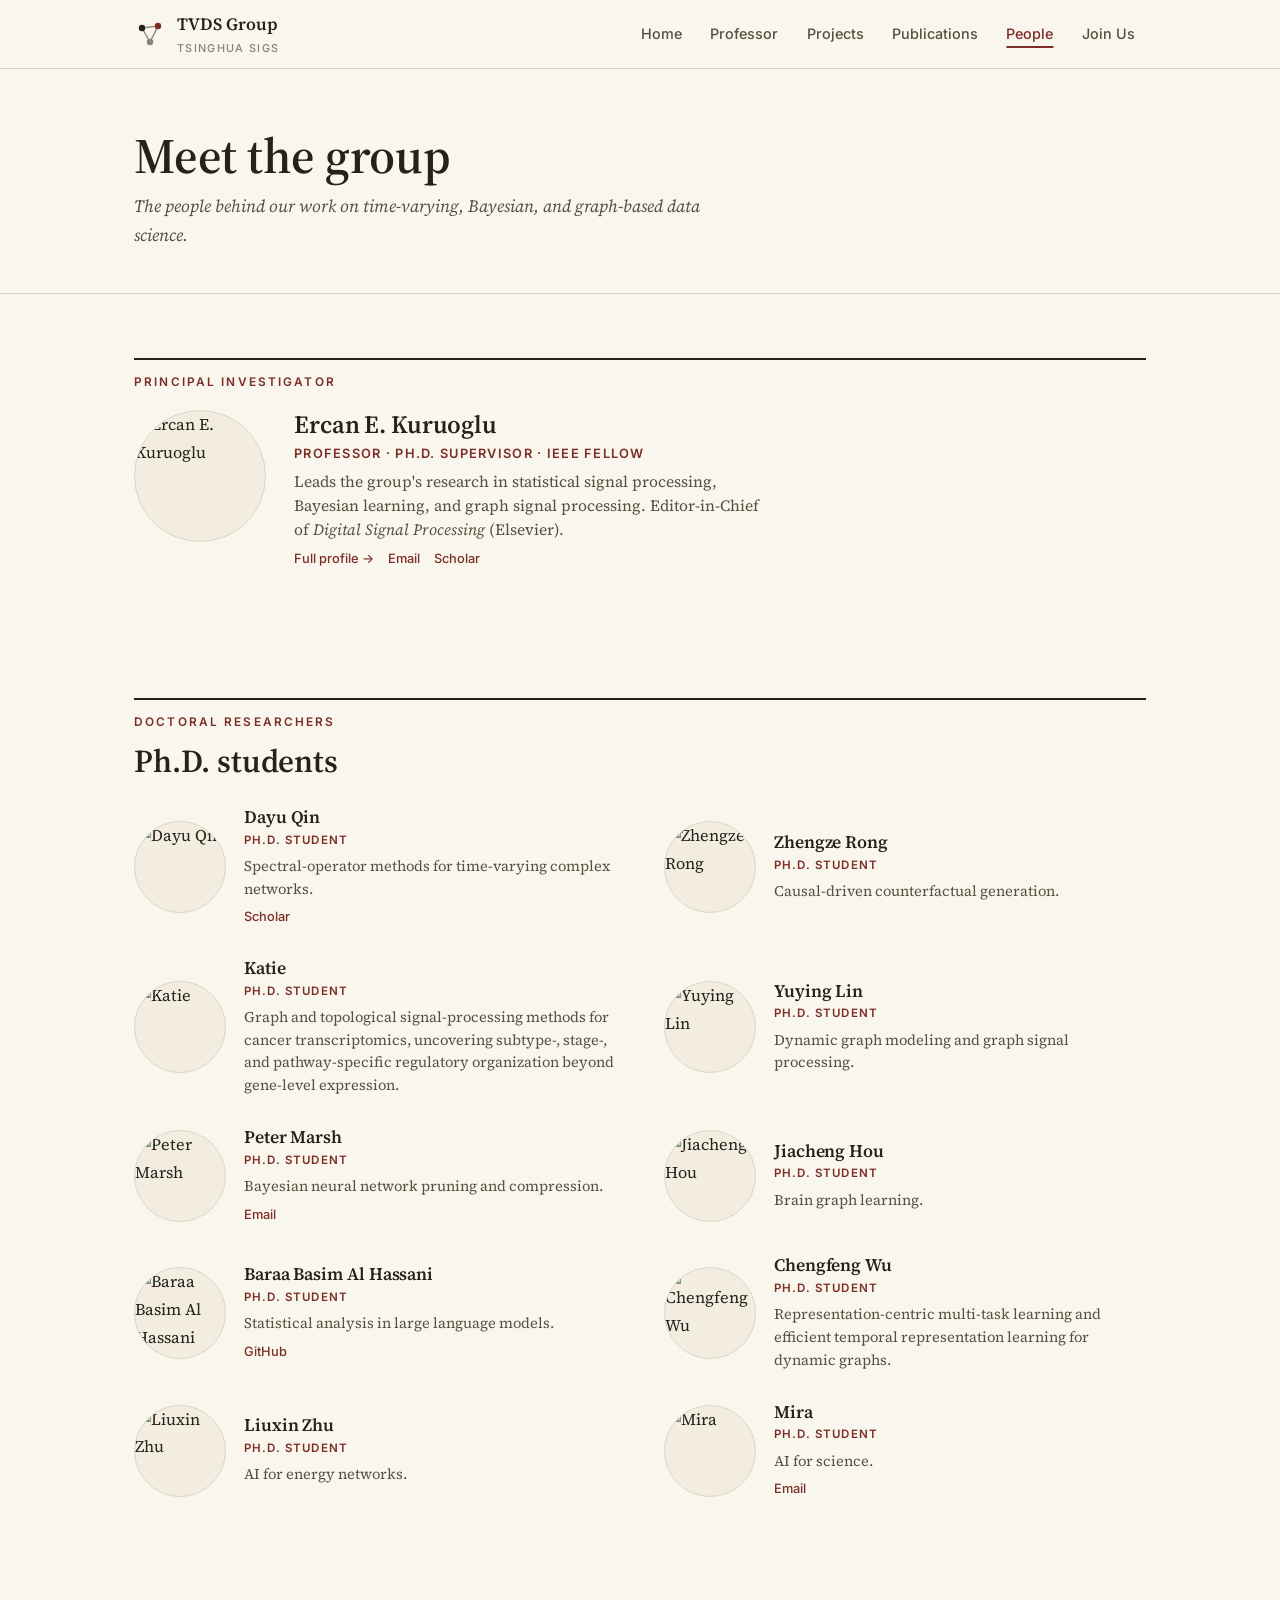
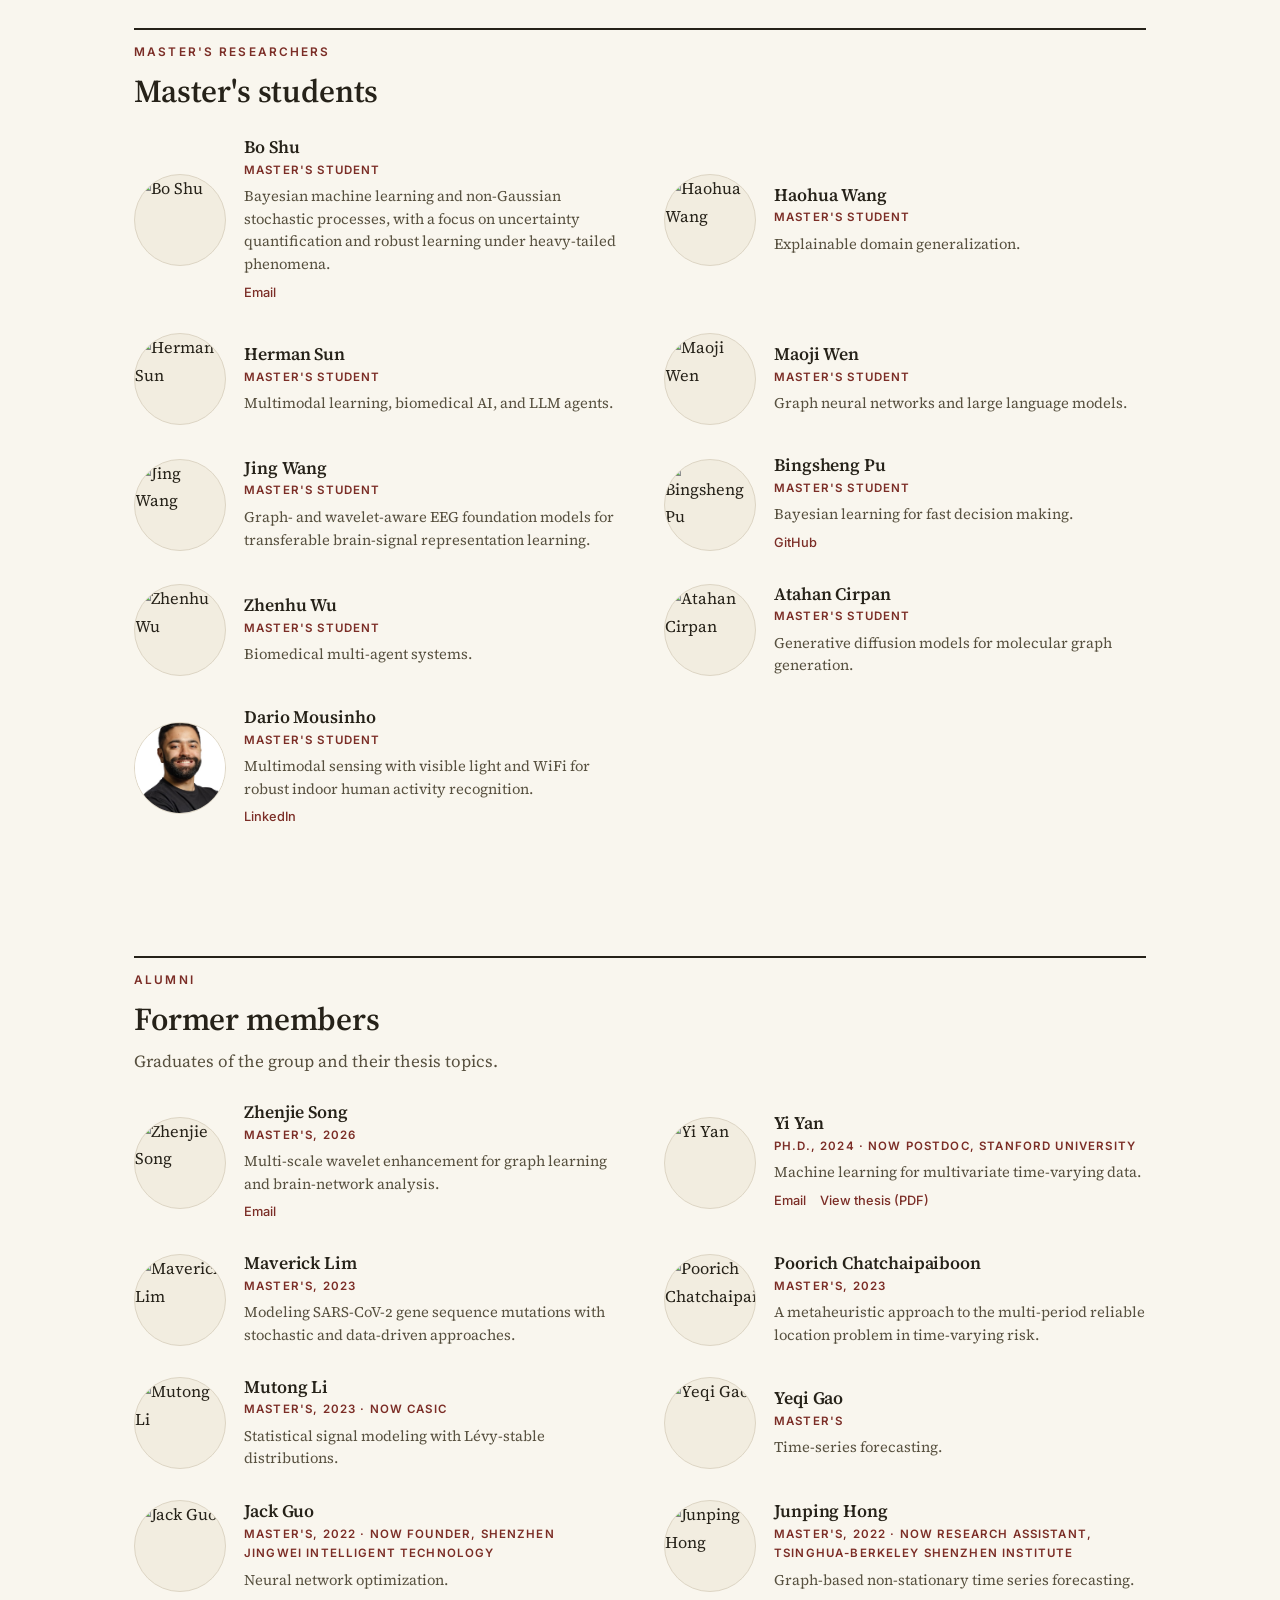
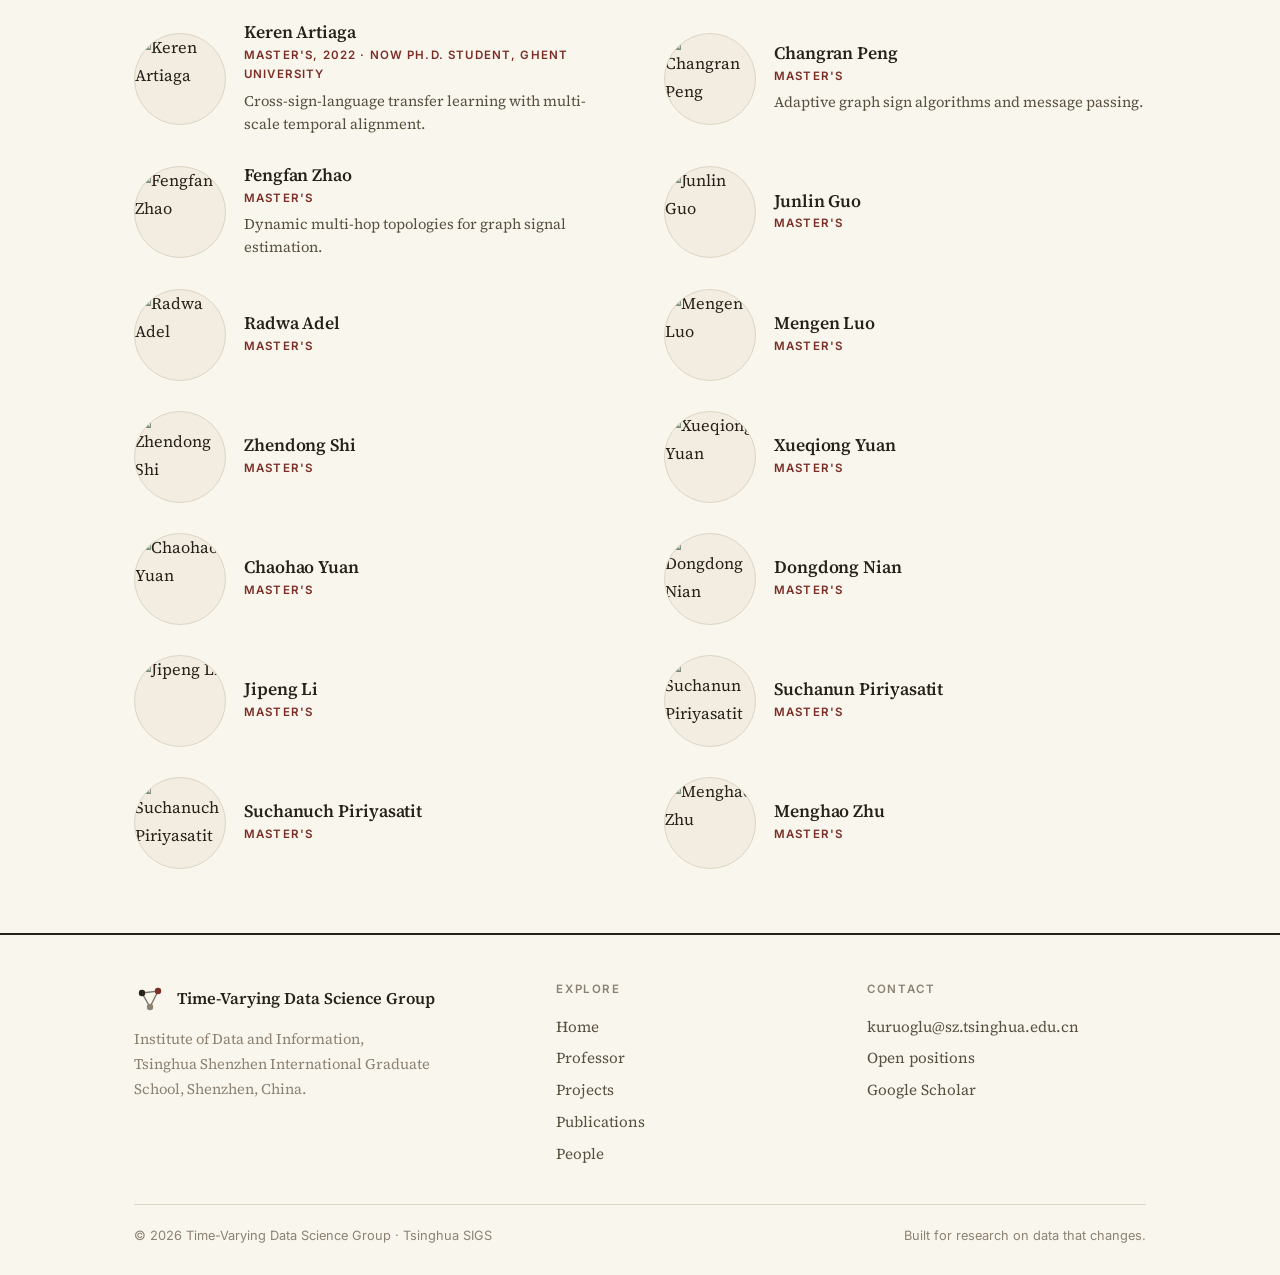
==== commit f3139803: "Polish journal design: typography details, a11y focus states, mobile and loading refinements" ====
--- a/people.html
+++ b/people.html
@@ -3,6 +3,7 @@
 <head>
   <meta charset="UTF-8" />
   <meta name="viewport" content="width=device-width, initial-scale=1.0" />
+  <meta name="theme-color" content="#f9f6ee" />
   <meta name="google-site-verification" content="ycx8Hc_ZfYuuTNWqexa-JQaG-V-QpA_6OVndm44Y0Ho" />
   <title>People — TVDS Group</title>
   <meta name="description" content="Members of the Time-Varying Data Science Group at Tsinghua SIGS — the PI, PhD students, Master's students, and alumni." />
@@ -71,7 +72,7 @@
       <div class="people-grid">
 
         <div class="prow">
-          <img class="prow__photo" src="assets/img/people/dayu-qin.jpg" alt="Dayu Qin" />
+          <img class="prow__photo" loading="lazy" src="assets/img/people/dayu-qin.jpg" alt="Dayu Qin" />
           <div>
             <h3 class="prow__name">Dayu Qin</h3>
             <p class="prow__role">Ph.D. Student</p>
@@ -83,7 +84,7 @@
         </div>
 
         <div class="prow">
-          <img class="prow__photo" src="assets/img/people/zhengze-rong.png" alt="Zhengze Rong" />
+          <img class="prow__photo" loading="lazy" src="assets/img/people/zhengze-rong.png" alt="Zhengze Rong" />
           <div>
             <h3 class="prow__name">Zhengze Rong</h3>
             <p class="prow__role">Ph.D. Student</p>
@@ -92,7 +93,7 @@
         </div>
 
         <div class="prow">
-          <img class="prow__photo" src="assets/img/people/katie.jpeg" alt="Katie" />
+          <img class="prow__photo" loading="lazy" src="assets/img/people/katie.jpeg" alt="Katie" />
           <div>
             <h3 class="prow__name">Katie</h3>
             <p class="prow__role">Ph.D. Student</p>
@@ -101,7 +102,7 @@
         </div>
 
         <div class="prow">
-          <img class="prow__photo" src="assets/img/people/yuying-lin.jpg" alt="Yuying Lin" />
+          <img class="prow__photo" loading="lazy" src="assets/img/people/yuying-lin.jpg" alt="Yuying Lin" />
           <div>
             <h3 class="prow__name">Yuying Lin</h3>
             <p class="prow__role">Ph.D. Student</p>
@@ -110,7 +111,7 @@
         </div>
 
         <div class="prow">
-          <img class="prow__photo" src="assets/img/people/peter-marsh.jpg" alt="Peter Marsh" />
+          <img class="prow__photo" loading="lazy" src="assets/img/people/peter-marsh.jpg" alt="Peter Marsh" />
           <div>
             <h3 class="prow__name">Peter Marsh</h3>
             <p class="prow__role">Ph.D. Student</p>
@@ -122,7 +123,7 @@
         </div>
 
         <div class="prow">
-          <img class="prow__photo" src="assets/img/people/jiacheng-hou.png" alt="Jiacheng Hou" />
+          <img class="prow__photo" loading="lazy" src="assets/img/people/jiacheng-hou.png" alt="Jiacheng Hou" />
           <div>
             <h3 class="prow__name">Jiacheng Hou</h3>
             <p class="prow__role">Ph.D. Student</p>
@@ -131,7 +132,7 @@
         </div>
 
         <div class="prow">
-          <img class="prow__photo" src="assets/img/people/baraa-al-hassani.jpg" alt="Baraa Basim Al Hassani" />
+          <img class="prow__photo" loading="lazy" src="assets/img/people/baraa-al-hassani.jpg" alt="Baraa Basim Al Hassani" />
           <div>
             <h3 class="prow__name">Baraa Basim Al Hassani</h3>
             <p class="prow__role">Ph.D. Student</p>
@@ -143,7 +144,7 @@
         </div>
 
         <div class="prow">
-          <img class="prow__photo" src="assets/img/people/chengfeng-wu.jpg" alt="Chengfeng Wu" />
+          <img class="prow__photo" loading="lazy" src="assets/img/people/chengfeng-wu.jpg" alt="Chengfeng Wu" />
           <div>
             <h3 class="prow__name">Chengfeng Wu</h3>
             <p class="prow__role">Ph.D. Student</p>
@@ -152,7 +153,7 @@
         </div>
 
         <div class="prow">
-          <img class="prow__photo" src="assets/img/people/liuxin-zhu.png" alt="Liuxin Zhu" />
+          <img class="prow__photo" loading="lazy" src="assets/img/people/liuxin-zhu.png" alt="Liuxin Zhu" />
           <div>
             <h3 class="prow__name">Liuxin Zhu</h3>
             <p class="prow__role">Ph.D. Student</p>
@@ -161,7 +162,7 @@
         </div>
 
         <div class="prow">
-          <img class="prow__photo" src="assets/img/people/mira.jpeg" alt="Mira" />
+          <img class="prow__photo" loading="lazy" src="assets/img/people/mira.jpeg" alt="Mira" />
           <div>
             <h3 class="prow__name">Mira</h3>
             <p class="prow__role">Ph.D. Student</p>
@@ -185,7 +186,7 @@
       <div class="people-grid">
 
         <div class="prow">
-          <img class="prow__photo" src="assets/img/people/bo-shu.jpeg" alt="Bo Shu" />
+          <img class="prow__photo" loading="lazy" src="assets/img/people/bo-shu.jpeg" alt="Bo Shu" />
           <div>
             <h3 class="prow__name">Bo Shu</h3>
             <p class="prow__role">Master's Student</p>
@@ -197,7 +198,7 @@
         </div>
 
         <div class="prow">
-          <img class="prow__photo" src="assets/img/people/haohua-wang.png" alt="Haohua Wang" />
+          <img class="prow__photo" loading="lazy" src="assets/img/people/haohua-wang.png" alt="Haohua Wang" />
           <div>
             <h3 class="prow__name">Haohua Wang</h3>
             <p class="prow__role">Master's Student</p>
@@ -206,7 +207,7 @@
         </div>
 
         <div class="prow">
-          <img class="prow__photo" src="assets/img/people/herman-sun.jpeg" alt="Herman Sun" />
+          <img class="prow__photo" loading="lazy" src="assets/img/people/herman-sun.jpeg" alt="Herman Sun" />
           <div>
             <h3 class="prow__name">Herman Sun</h3>
             <p class="prow__role">Master's Student</p>
@@ -215,7 +216,7 @@
         </div>
 
         <div class="prow">
-          <img class="prow__photo" src="assets/img/people/maoji-wen.jpeg" alt="Maoji Wen" />
+          <img class="prow__photo" loading="lazy" src="assets/img/people/maoji-wen.jpeg" alt="Maoji Wen" />
           <div>
             <h3 class="prow__name">Maoji Wen</h3>
             <p class="prow__role">Master's Student</p>
@@ -224,7 +225,7 @@
         </div>
 
         <div class="prow">
-          <img class="prow__photo" src="assets/img/people/jing-wang.jpg" alt="Jing Wang" />
+          <img class="prow__photo" loading="lazy" src="assets/img/people/jing-wang.jpg" alt="Jing Wang" />
           <div>
             <h3 class="prow__name">Jing Wang</h3>
             <p class="prow__role">Master's Student</p>
@@ -233,7 +234,7 @@
         </div>
 
         <div class="prow">
-          <img class="prow__photo" src="assets/img/people/bingsheng-pu.png" alt="Bingsheng Pu" />
+          <img class="prow__photo" loading="lazy" src="assets/img/people/bingsheng-pu.png" alt="Bingsheng Pu" />
           <div>
             <h3 class="prow__name">Bingsheng Pu</h3>
             <p class="prow__role">Master's Student</p>
@@ -245,7 +246,7 @@
         </div>
 
         <div class="prow">
-          <img class="prow__photo" src="assets/img/people/zhenhu-wu.jpg" alt="Zhenhu Wu" />
+          <img class="prow__photo" loading="lazy" src="assets/img/people/zhenhu-wu.jpg" alt="Zhenhu Wu" />
           <div>
             <h3 class="prow__name">Zhenhu Wu</h3>
             <p class="prow__role">Master's Student</p>
@@ -254,7 +255,7 @@
         </div>
 
         <div class="prow">
-          <img class="prow__photo" src="assets/img/people/atahan-cirpan.jpeg" alt="Atahan Cirpan" />
+          <img class="prow__photo" loading="lazy" src="assets/img/people/atahan-cirpan.jpeg" alt="Atahan Cirpan" />
           <div>
             <h3 class="prow__name">Atahan Cirpan</h3>
             <p class="prow__role">Master's Student</p>
@@ -263,7 +264,7 @@
         </div>
 
         <div class="prow">
-          <img class="prow__photo" src="assets/img/people/dario-mousinho.jpg" alt="Dario Mousinho" />
+          <img class="prow__photo" loading="lazy" src="assets/img/people/dario-mousinho.jpg" alt="Dario Mousinho" />
           <div>
             <h3 class="prow__name">Dario Mousinho</h3>
             <p class="prow__role">Master's Student</p>
@@ -276,7 +277,7 @@
 
         <!-- ===== BLANK TEMPLATE — copy this block to add a member =====
         <div class="prow">
-          <img class="prow__photo" src="assets/img/people/FILENAME.jpg" alt="Full Name" />
+          <img class="prow__photo" loading="lazy" src="assets/img/people/FILENAME.jpg" alt="Full Name" />
           <div>
             <h3 class="prow__name">Full Name</h3>
             <p class="prow__role">Master's Student</p>
@@ -299,7 +300,7 @@
       <div class="people-grid">
 
         <div class="prow">
-          <img class="prow__photo" src="assets/img/people/zhenjie-song.jpg" alt="Zhenjie Song" />
+          <img class="prow__photo" loading="lazy" src="assets/img/people/zhenjie-song.jpg" alt="Zhenjie Song" />
           <div>
             <h3 class="prow__name">Zhenjie Song</h3>
             <p class="prow__role">Master's, 2026</p>
@@ -311,7 +312,7 @@
         </div>
 
         <div class="prow">
-          <img class="prow__photo" src="assets/img/people/yi-yan.png" alt="Yi Yan" />
+          <img class="prow__photo" loading="lazy" src="assets/img/people/yi-yan.png" alt="Yi Yan" />
           <div>
             <h3 class="prow__name">Yi Yan</h3>
             <p class="prow__role">Ph.D., 2024 · now Postdoc, Stanford University</p>
@@ -324,7 +325,7 @@
         </div>
 
         <div class="prow">
-          <img class="prow__photo" src="assets/img/people/maverick-lim.jpg" alt="Maverick Lim" />
+          <img class="prow__photo" loading="lazy" src="assets/img/people/maverick-lim.jpg" alt="Maverick Lim" />
           <div>
             <h3 class="prow__name">Maverick Lim</h3>
             <p class="prow__role">Master's, 2023</p>
@@ -333,7 +334,7 @@
         </div>
 
         <div class="prow">
-          <img class="prow__photo" src="assets/img/people/poorich-chatchaipaiboon.jpg" alt="Poorich Chatchaipaiboon" />
+          <img class="prow__photo" loading="lazy" src="assets/img/people/poorich-chatchaipaiboon.jpg" alt="Poorich Chatchaipaiboon" />
           <div>
             <h3 class="prow__name">Poorich Chatchaipaiboon</h3>
             <p class="prow__role">Master's, 2023</p>
@@ -342,7 +343,7 @@
         </div>
 
         <div class="prow">
-          <img class="prow__photo" src="assets/img/people/mutong-li.png" alt="Mutong Li" />
+          <img class="prow__photo" loading="lazy" src="assets/img/people/mutong-li.png" alt="Mutong Li" />
           <div>
             <h3 class="prow__name">Mutong Li</h3>
             <p class="prow__role">Master's, 2023 · now CASIC</p>
@@ -351,7 +352,7 @@
         </div>
 
         <div class="prow">
-          <img class="prow__photo" src="assets/img/people/yeqi-gao.jpeg" alt="Yeqi Gao" />
+          <img class="prow__photo" loading="lazy" src="assets/img/people/yeqi-gao.jpeg" alt="Yeqi Gao" />
           <div>
             <h3 class="prow__name">Yeqi Gao</h3>
             <p class="prow__role">Master's</p>
@@ -360,7 +361,7 @@
         </div>
 
         <div class="prow">
-          <img class="prow__photo" src="assets/img/people/jack-guo.jpg" alt="Jack Guo" />
+          <img class="prow__photo" loading="lazy" src="assets/img/people/jack-guo.jpg" alt="Jack Guo" />
           <div>
             <h3 class="prow__name">Jack Guo</h3>
             <p class="prow__role">Master's, 2022 · now Founder, Shenzhen Jingwei Intelligent Technology</p>
@@ -369,7 +370,7 @@
         </div>
 
         <div class="prow">
-          <img class="prow__photo" src="assets/img/people/junping-hong.jpg" alt="Junping Hong" />
+          <img class="prow__photo" loading="lazy" src="assets/img/people/junping-hong.jpg" alt="Junping Hong" />
           <div>
             <h3 class="prow__name">Junping Hong</h3>
             <p class="prow__role">Master's, 2022 · now Research Assistant, Tsinghua-Berkeley Shenzhen Institute</p>
@@ -378,7 +379,7 @@
         </div>
 
         <div class="prow">
-          <img class="prow__photo" src="assets/img/people/keren-artiaga.jpg" alt="Keren Artiaga" />
+          <img class="prow__photo" loading="lazy" src="assets/img/people/keren-artiaga.jpg" alt="Keren Artiaga" />
           <div>
             <h3 class="prow__name">Keren Artiaga</h3>
             <p class="prow__role">Master's, 2022 · now Ph.D. student, Ghent University</p>
@@ -387,7 +388,7 @@
         </div>
 
         <div class="prow">
-          <img class="prow__photo" src="assets/img/people/changran-peng.jpg" alt="Changran Peng" />
+          <img class="prow__photo" loading="lazy" src="assets/img/people/changran-peng.jpg" alt="Changran Peng" />
           <div>
             <h3 class="prow__name">Changran Peng</h3>
             <p class="prow__role">Master's</p>
@@ -396,7 +397,7 @@
         </div>
 
         <div class="prow">
-          <img class="prow__photo" src="assets/img/people/fengfan-zhao.jpg" alt="Fengfan Zhao" />
+          <img class="prow__photo" loading="lazy" src="assets/img/people/fengfan-zhao.jpg" alt="Fengfan Zhao" />
           <div>
             <h3 class="prow__name">Fengfan Zhao</h3>
             <p class="prow__role">Master's</p>
@@ -405,7 +406,7 @@
         </div>
 
         <div class="prow">
-          <img class="prow__photo" src="assets/img/people/junlin-guo.jpg" alt="Junlin Guo" />
+          <img class="prow__photo" loading="lazy" src="assets/img/people/junlin-guo.jpg" alt="Junlin Guo" />
           <div>
             <h3 class="prow__name">Junlin Guo</h3>
             <p class="prow__role">Master's</p>
@@ -413,7 +414,7 @@
         </div>
 
         <div class="prow">
-          <img class="prow__photo" src="assets/img/people/radwa-adel.jpg" alt="Radwa Adel" />
+          <img class="prow__photo" loading="lazy" src="assets/img/people/radwa-adel.jpg" alt="Radwa Adel" />
           <div>
             <h3 class="prow__name">Radwa Adel</h3>
             <p class="prow__role">Master's</p>
@@ -421,7 +422,7 @@
         </div>
 
         <div class="prow">
-          <img class="prow__photo" src="assets/img/people/mengen-luo.jpg" alt="Mengen Luo" />
+          <img class="prow__photo" loading="lazy" src="assets/img/people/mengen-luo.jpg" alt="Mengen Luo" />
           <div>
             <h3 class="prow__name">Mengen Luo</h3>
             <p class="prow__role">Master's</p>
@@ -429,7 +430,7 @@
         </div>
 
         <div class="prow">
-          <img class="prow__photo" src="assets/img/people/zhendong-shi.jpg" alt="Zhendong Shi" />
+          <img class="prow__photo" loading="lazy" src="assets/img/people/zhendong-shi.jpg" alt="Zhendong Shi" />
           <div>
             <h3 class="prow__name">Zhendong Shi</h3>
             <p class="prow__role">Master's</p>
@@ -437,7 +438,7 @@
         </div>
 
         <div class="prow">
-          <img class="prow__photo" src="assets/img/people/xueqiong-yuan.jpg" alt="Xueqiong Yuan" />
+          <img class="prow__photo" loading="lazy" src="assets/img/people/xueqiong-yuan.jpg" alt="Xueqiong Yuan" />
           <div>
             <h3 class="prow__name">Xueqiong Yuan</h3>
             <p class="prow__role">Master's</p>
@@ -445,7 +446,7 @@
         </div>
 
         <div class="prow">
-          <img class="prow__photo" src="assets/img/people/chaohao-yuan.jpg" alt="Chaohao Yuan" />
+          <img class="prow__photo" loading="lazy" src="assets/img/people/chaohao-yuan.jpg" alt="Chaohao Yuan" />
           <div>
             <h3 class="prow__name">Chaohao Yuan</h3>
             <p class="prow__role">Master's</p>
@@ -453,7 +454,7 @@
         </div>
 
         <div class="prow">
-          <img class="prow__photo" src="assets/img/people/dongdong-nian.jpg" alt="Dongdong Nian" />
+          <img class="prow__photo" loading="lazy" src="assets/img/people/dongdong-nian.jpg" alt="Dongdong Nian" />
           <div>
             <h3 class="prow__name">Dongdong Nian</h3>
             <p class="prow__role">Master's</p>
@@ -461,7 +462,7 @@
         </div>
 
         <div class="prow">
-          <img class="prow__photo" src="assets/img/people/jipeng-li.jpg" alt="Jipeng Li" />
+          <img class="prow__photo" loading="lazy" src="assets/img/people/jipeng-li.jpg" alt="Jipeng Li" />
           <div>
             <h3 class="prow__name">Jipeng Li</h3>
             <p class="prow__role">Master's</p>
@@ -469,7 +470,7 @@
         </div>
 
         <div class="prow">
-          <img class="prow__photo" src="assets/img/people/suchanun-piriyasatit.jpg" alt="Suchanun Piriyasatit" />
+          <img class="prow__photo" loading="lazy" src="assets/img/people/suchanun-piriyasatit.jpg" alt="Suchanun Piriyasatit" />
           <div>
             <h3 class="prow__name">Suchanun Piriyasatit</h3>
             <p class="prow__role">Master's</p>
@@ -477,7 +478,7 @@
         </div>
 
         <div class="prow">
-          <img class="prow__photo" src="assets/img/people/suchanuch-piriyasatit.jpg" alt="Suchanuch Piriyasatit" />
+          <img class="prow__photo" loading="lazy" src="assets/img/people/suchanuch-piriyasatit.jpg" alt="Suchanuch Piriyasatit" />
           <div>
             <h3 class="prow__name">Suchanuch Piriyasatit</h3>
             <p class="prow__role">Master's</p>
@@ -485,7 +486,7 @@
         </div>
 
         <div class="prow">
-          <img class="prow__photo" src="assets/img/people/menghao-zhu.jpg" alt="Menghao Zhu" />
+          <img class="prow__photo" loading="lazy" src="assets/img/people/menghao-zhu.jpg" alt="Menghao Zhu" />
           <div>
             <h3 class="prow__name">Menghao Zhu</h3>
             <p class="prow__role">Master's</p>
--- a/assets/css/style.css
+++ b/assets/css/style.css
@@ -4,6 +4,7 @@
    ================================================================= */
 
 :root {
+  color-scheme: light;
   /* Palette — cream paper, warm ink, one oxblood accent */
   --ink: #262219;
   --ink-soft: #57503f;
@@ -29,6 +30,9 @@
 
 html { scroll-behavior: smooth; }
 
+/* keep anchor targets clear of the sticky nav */
+[id] { scroll-margin-top: 90px; }
+
 body {
   margin: 0;
   font-family: var(--font-serif);
@@ -36,12 +40,14 @@
   color: var(--ink);
   background: var(--bg);
   line-height: 1.7;
+  font-variant-numeric: oldstyle-nums;
   -webkit-font-smoothing: antialiased;
 }
 
 h1, h2, h3, h4 {
   font-family: var(--font-serif); line-height: 1.18; color: var(--ink);
   margin: 0 0 .5em; font-weight: 600; letter-spacing: -0.005em;
+  text-wrap: balance;
 }
 h1 { font-size: clamp(2.1rem, 4.5vw, 3.1rem); }
 h2 { font-size: clamp(1.5rem, 2.8vw, 2rem); }
@@ -54,6 +60,12 @@
 img { max-width: 100%; display: block; }
 
 ::selection { background: var(--accent-soft); }
+
+:focus-visible { outline: 2px solid var(--accent); outline-offset: 3px; border-radius: 2px; }
+
+/* interface elements keep lining figures */
+.btn, .nav__links a, .section__eyebrow, .theme__num,
+.pub__badge, .masthead .eyebrow, .brand__sub { font-variant-numeric: lining-nums; }
 
 .container { width: 100%; max-width: var(--maxw); margin-inline: auto; padding-inline: 24px; }
 
@@ -118,7 +130,7 @@
     position: absolute; top: 68px; left: 0; right: 0;
     flex-direction: column; align-items: stretch; gap: 2px;
     background: var(--bg); border-bottom: 1px solid var(--line);
-    padding: 12px 16px;
+    padding: 12px 16px; box-shadow: 0 14px 28px -18px rgba(38, 34, 25, .35);
     transform: translateY(-12px); opacity: 0; pointer-events: none; transition: .2s;
   }
   .nav__links.open { transform: translateY(0); opacity: 1; pointer-events: auto; }
@@ -367,6 +379,22 @@
 .pagehead p { font-style: italic; color: var(--ink-soft); font-size: 1.08rem; max-width: 64ch; margin: 0; }
 .pagehead a { color: var(--accent); text-decoration: underline; }
 
+/* ---------- Small screens ---------- */
+@media (max-width: 520px) {
+  .pub { gap: 14px; }
+  .pub__badge { width: 50px; font-size: .56rem; }
+  .project__figure { padding: 12px; }
+  .section { padding: 52px 0; }
+}
+
+/* ---------- Print ---------- */
+@media print {
+  .nav, .nav__toggle, .footer, .btn, .masthead__cta, .pcard__cue { display: none !important; }
+  body { background: #fff; }
+  .photohero img { height: auto; }
+  a { color: inherit; }
+}
+
 @media (prefers-reduced-motion: reduce) {
   html { scroll-behavior: auto; }
 }
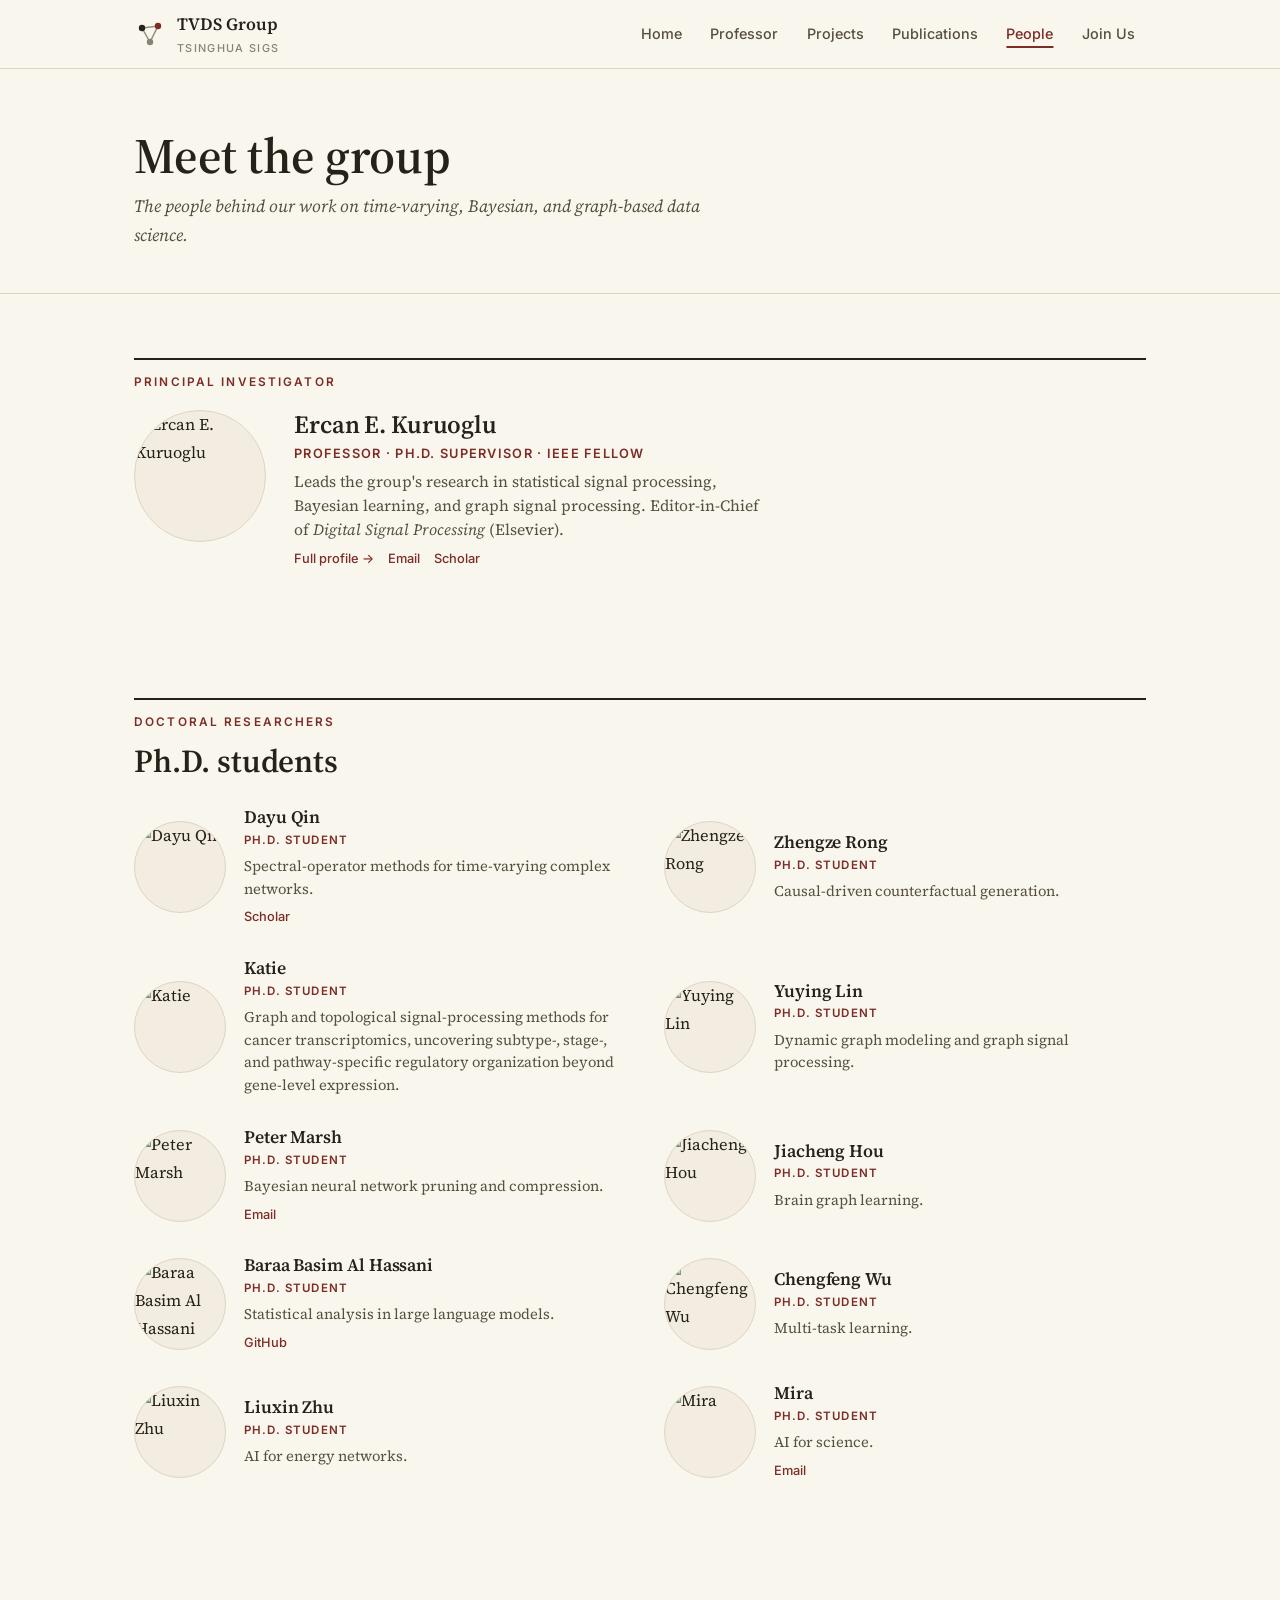
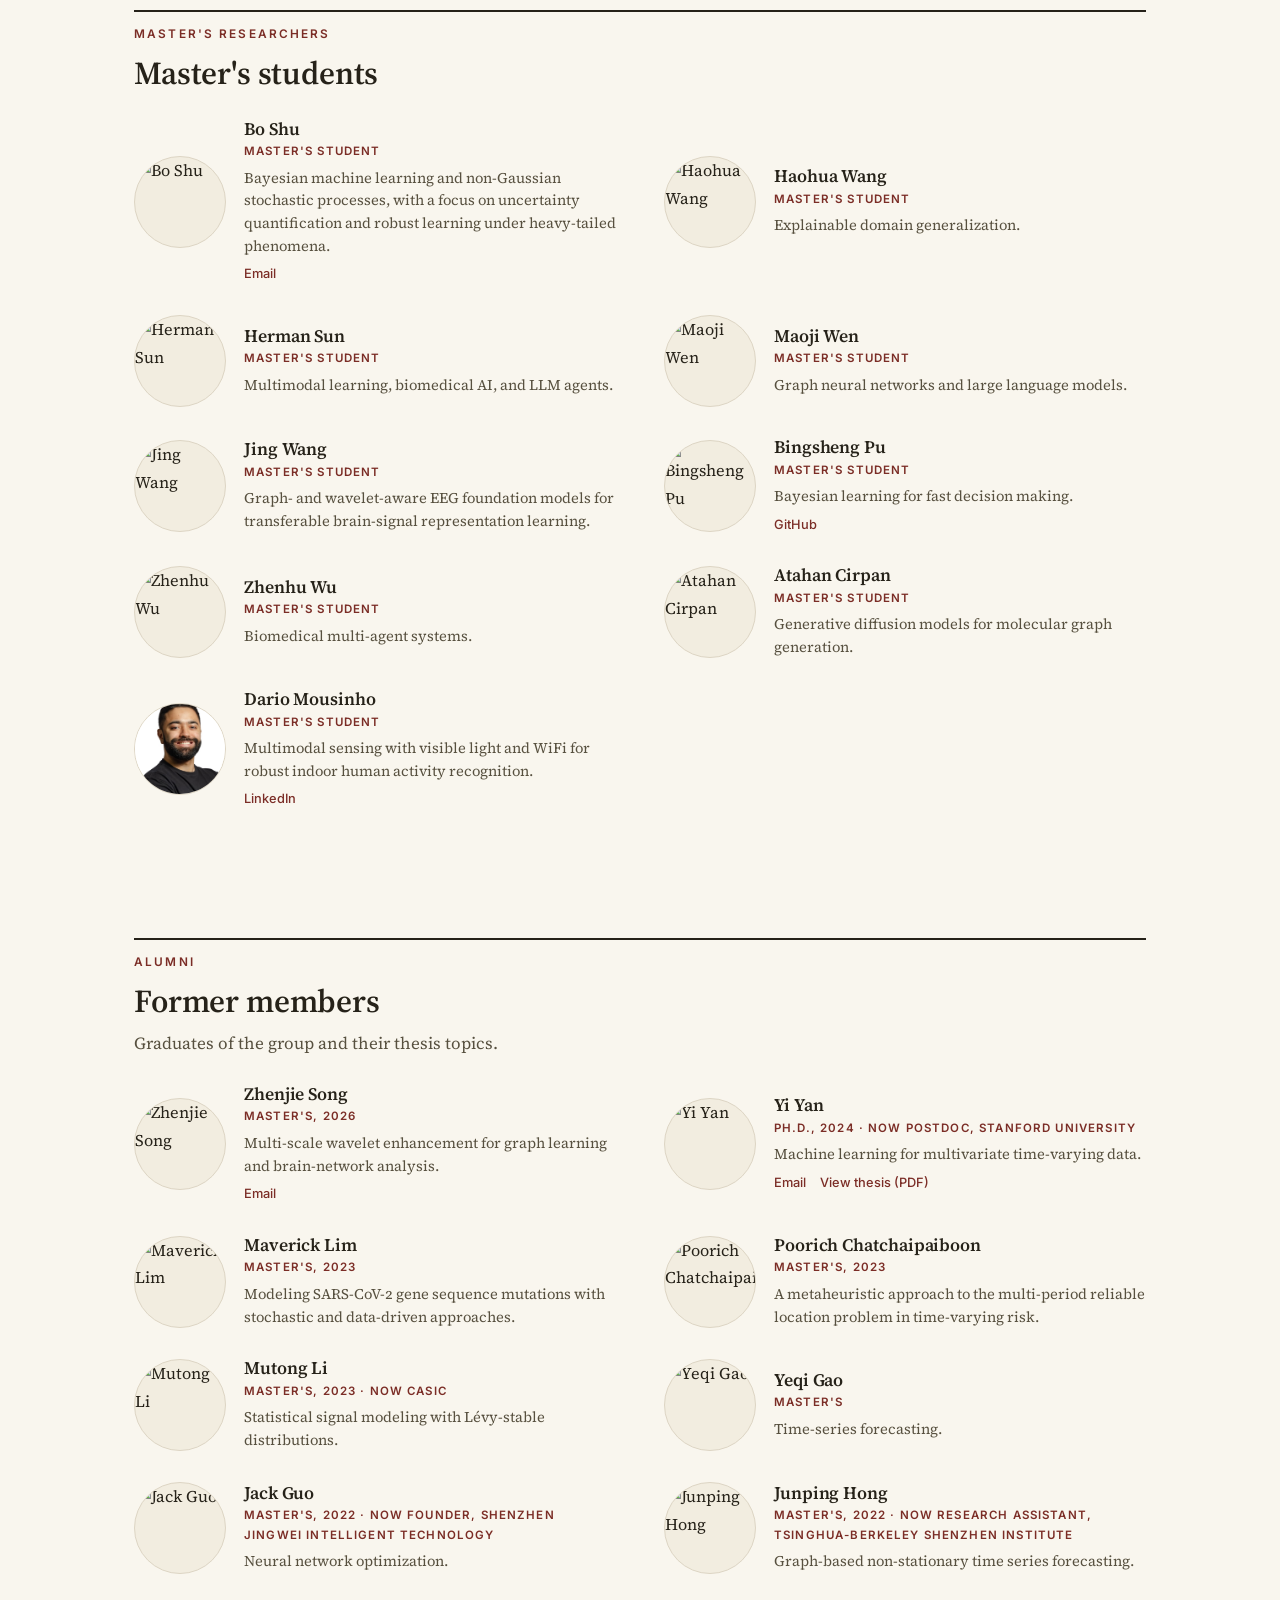
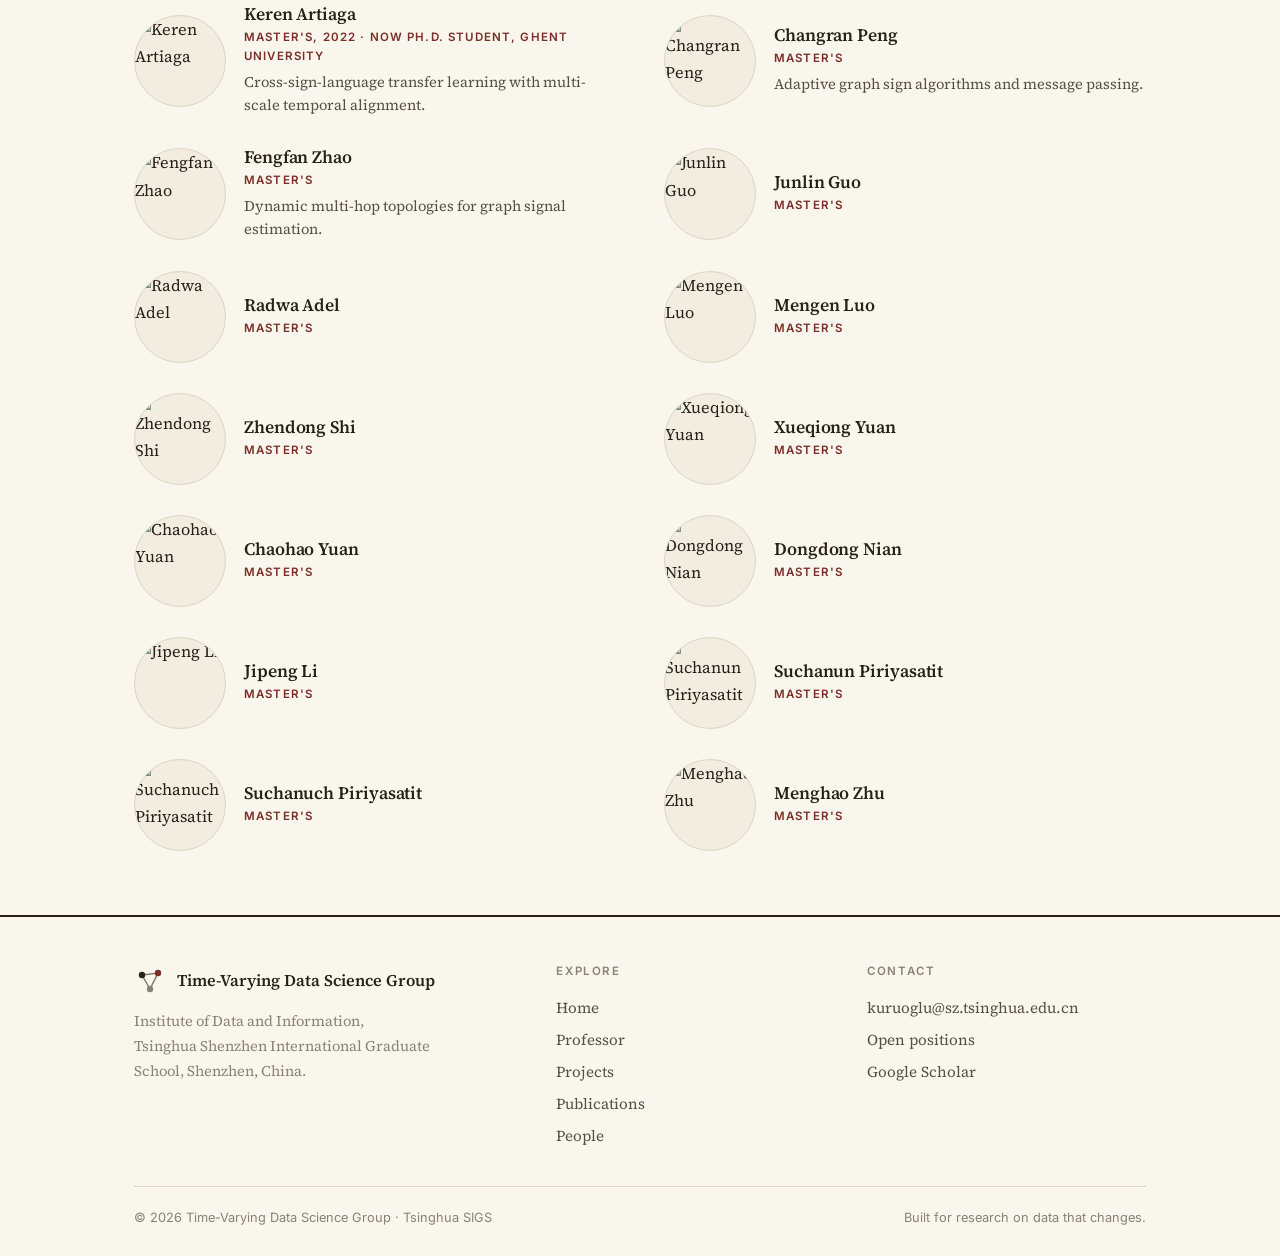
==== commit 51ace258: "Update Chengfeng Wu's research description to multi-task learning" ====
--- a/people.html
+++ b/people.html
@@ -148,7 +148,7 @@
           <div>
             <h3 class="prow__name">Chengfeng Wu</h3>
             <p class="prow__role">Ph.D. Student</p>
-            <p class="prow__bio">Representation-centric multi-task learning and efficient temporal representation learning for dynamic graphs.</p>
+            <p class="prow__bio">Multi-task learning.</p>
           </div>
         </div>
 
--- a/assets/css/style.css
+++ b/assets/css/style.css
@@ -64,7 +64,7 @@
 :focus-visible { outline: 2px solid var(--accent); outline-offset: 3px; border-radius: 2px; }
 
 /* interface elements keep lining figures */
-.btn, .nav__links a, .section__eyebrow, .theme__num,
+.btn, .nav__links a, .section__eyebrow,
 .pub__badge, .masthead .eyebrow, .brand__sub { font-variant-numeric: lining-nums; }
 
 .container { width: 100%; max-width: var(--maxw); margin-inline: auto; padding-inline: 24px; }
@@ -136,7 +136,7 @@
   .nav__links.open { transform: translateY(0); opacity: 1; pointer-events: auto; }
 }
 
-/* ---------- Group photo hero + caption ---------- */
+/* ---------- Group photo hero (full-bleed) ---------- */
 .photohero { margin: 0; border-bottom: 1px solid var(--line); padding-bottom: 10px; }
 .photohero img { width: 100%; height: clamp(340px, 56vh, 640px); object-fit: cover; object-position: center 28%; display: block; }
 .photohero figcaption { font-style: italic; color: var(--muted); font-size: .9rem; padding-top: 10px; }
@@ -164,17 +164,15 @@
   font-family: var(--font-ui); font-size: .82rem; letter-spacing: .04em;
 }
 
-/* ---------- Research themes ---------- */
-.themes { display: grid; grid-template-columns: repeat(3, 1fr); gap: 40px; margin-top: 34px; }
-@media (max-width: 760px) { .themes { grid-template-columns: 1fr; gap: 28px; } }
-.theme { border-top: 1px solid var(--ink); padding-top: 16px; }
-.theme__num {
-  font-family: var(--font-ui); color: var(--accent); font-size: .74rem;
-  font-weight: 600; letter-spacing: .14em; text-transform: uppercase;
-}
-.theme__num::before { content: "No. "; }
-.theme h3 { margin: .5rem 0 .4rem; font-size: 1.16rem; }
-.theme p { color: var(--ink-soft); font-size: .96rem; margin: 0; }
+/* ---------- Research directions cloud ---------- */
+.cloud {
+  display: flex; flex-wrap: wrap; align-items: baseline; justify-content: center;
+  gap: .45rem 1.9rem; max-width: 880px; margin: 36px auto 8px; text-align: center;
+}
+.cloud a { font-family: var(--font-serif); font-style: italic; color: var(--ink-soft); font-size: 1.05rem; line-height: 1.45; }
+.cloud .cloud--md { font-style: normal; font-size: 1.35rem; color: var(--ink); }
+.cloud .cloud--lg { font-style: normal; font-size: 1.7rem; font-weight: 600; color: var(--ink); }
+.cloud a:hover { color: var(--accent); text-decoration: underline; text-underline-offset: 5px; text-decoration-thickness: 1px; }
 
 /* ---------- Meet the team / join strips ---------- */
 .teamcta { text-align: center; }
